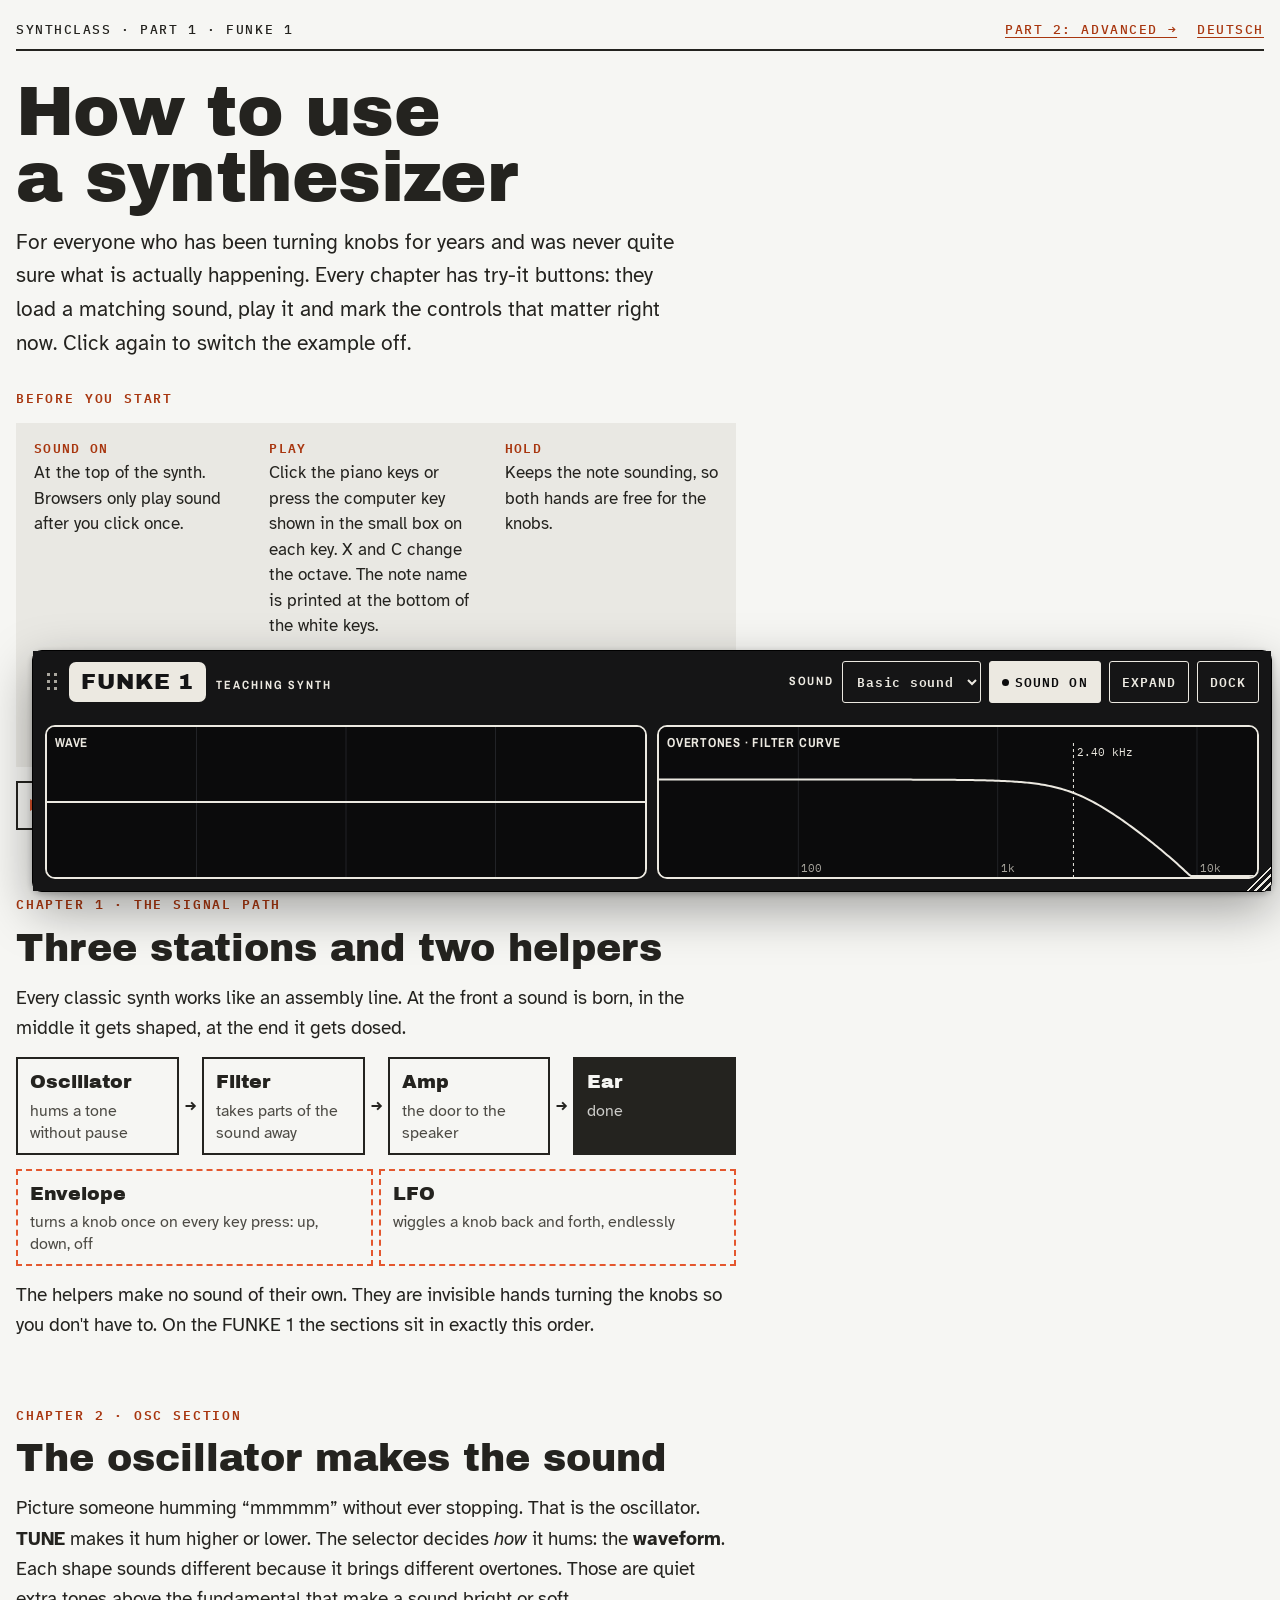
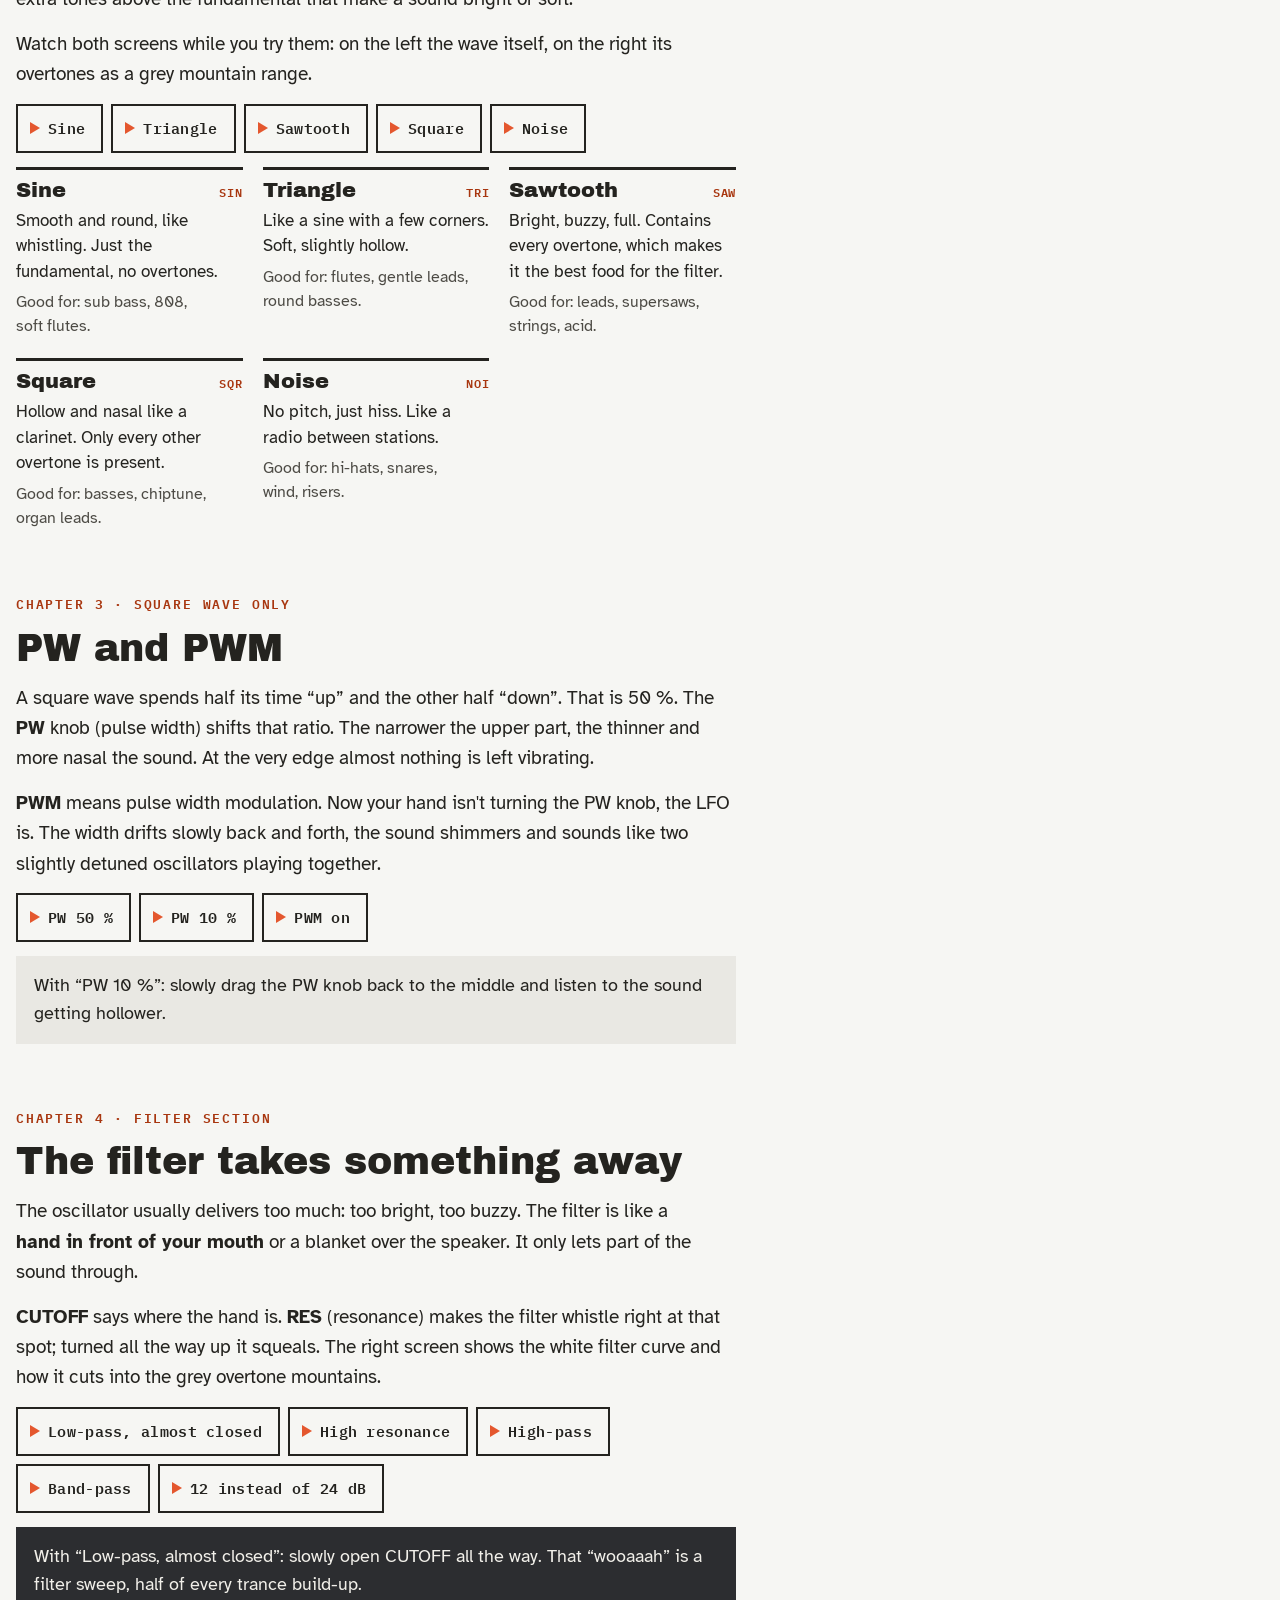
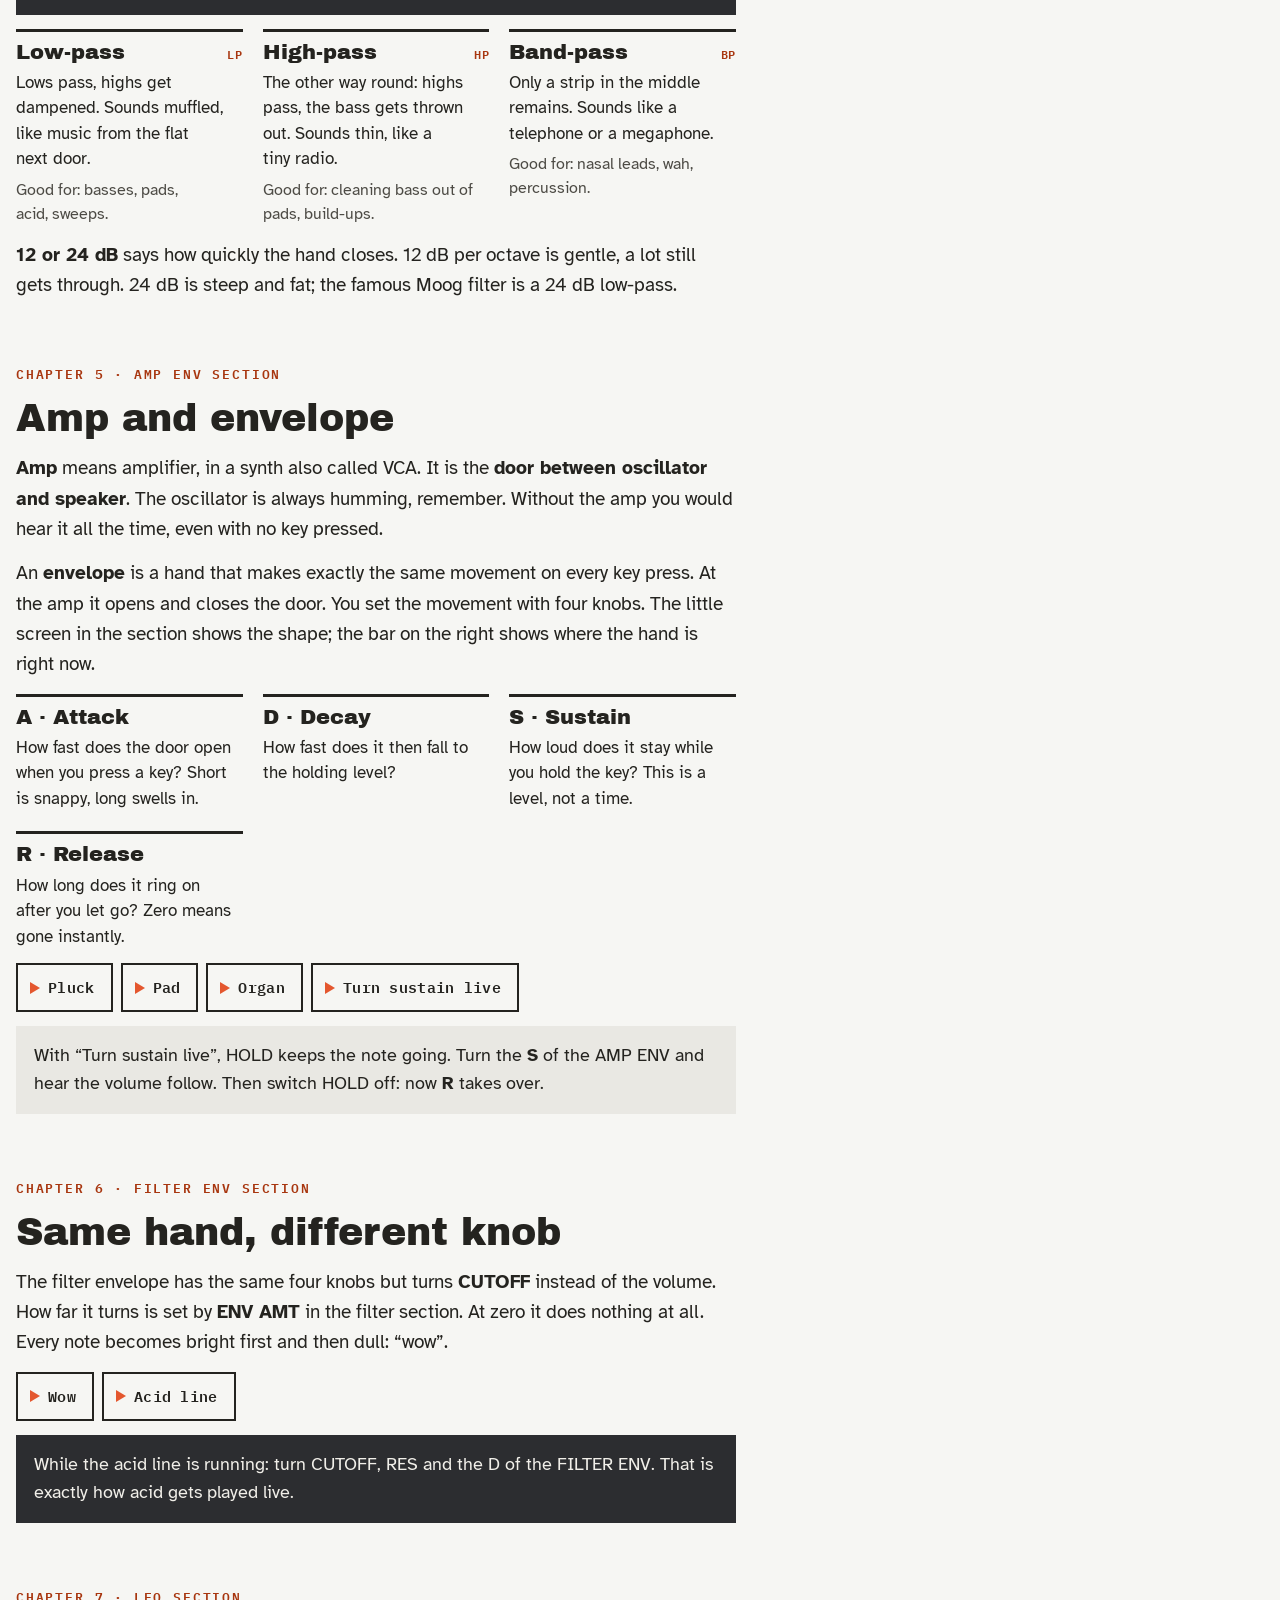
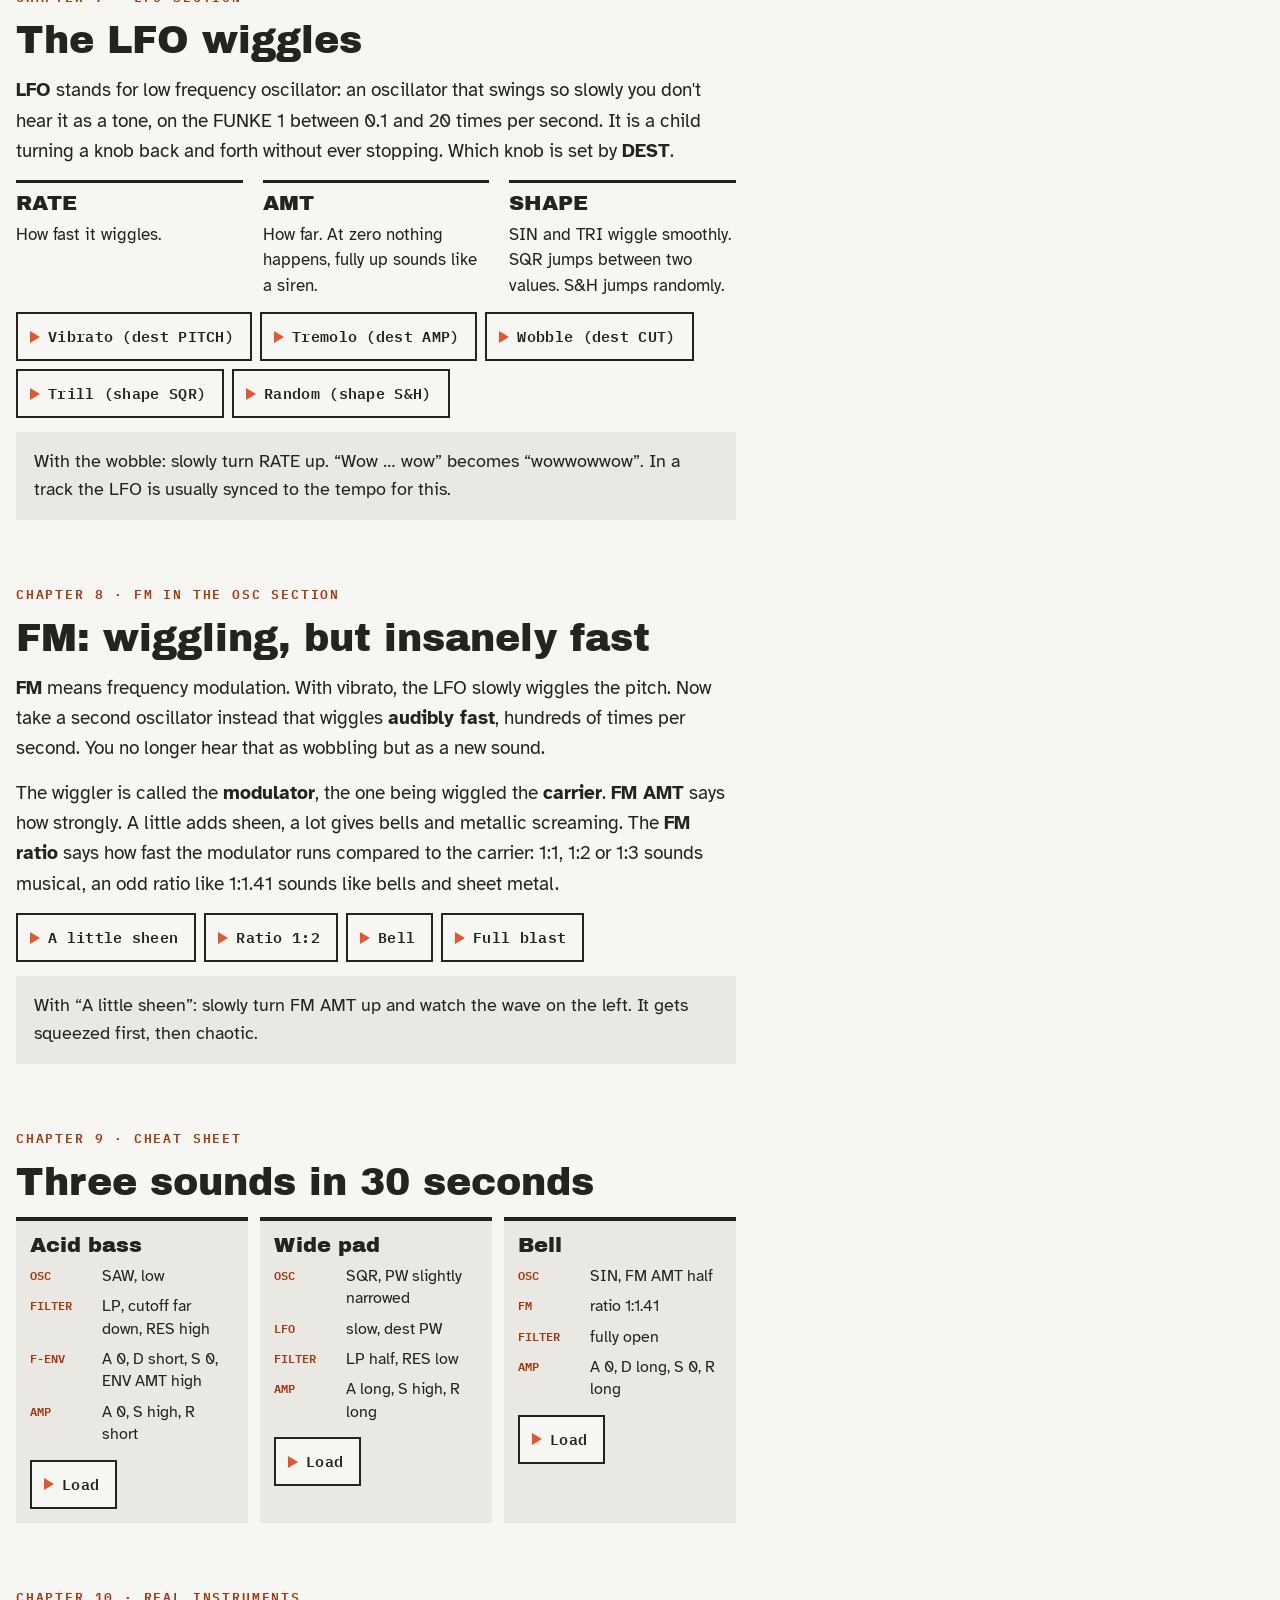
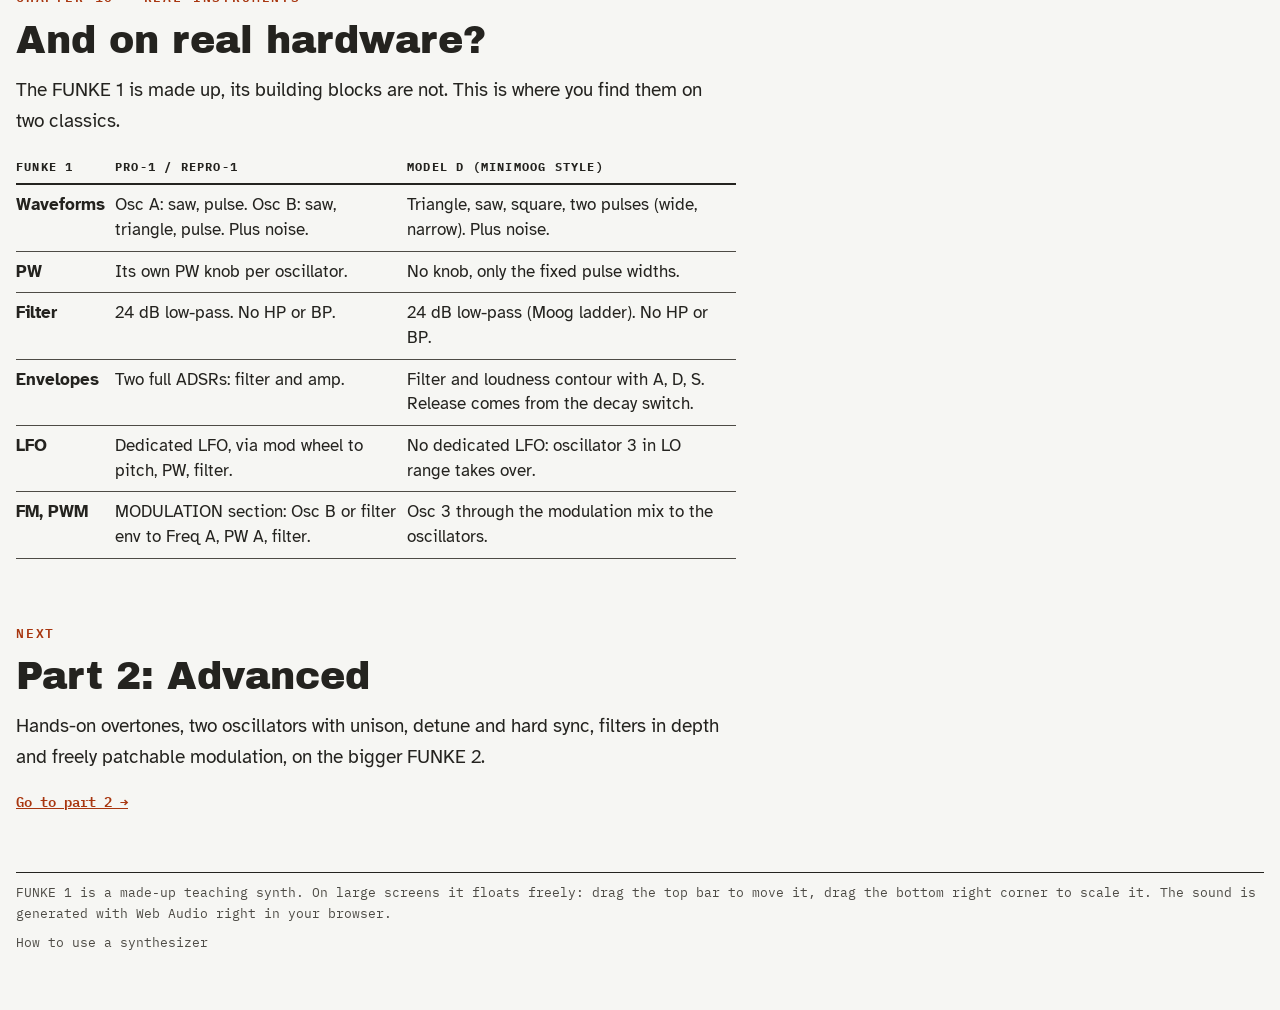
==== index.html @ 2cfa7182 "SynthClass: two-part synth course with playable teaching synths (EN/DE) Co-Authored-By: Claude Opus " ====
<!doctype html>
<html lang="en">
<head>
<meta charset="utf-8">
<meta name="viewport" content="width=device-width, initial-scale=1, viewport-fit=cover">
<title>SynthClass Basics</title>
<link rel="stylesheet" href="https://fonts.googleapis.com/css2?family=Archivo+Black&family=Atkinson+Hyperlegible:ital,wght@0,400;0,700;1,400&family=IBM+Plex+Mono:wght@400;500;600&family=Archivo+Narrow:wght@600;700&display=swap">
<style>
/* Layout: Lehrtext links zum Lesen, spielbarer Synth rechts klebend daneben; mobil steht der Synth oben. */
:root{
  --paper:#F6F6F3; --ink:#24231F; --muted:#4D4B45; --surface:#E9E8E3; --rule:#24231F;
  --accent:#E4572E; --accent-ink:#A8360F; --blue:#1F4FBF;
  --note-dark-bg:#2C2D30; --note-dark-fg:#F1EFE9;
  --panel:#24262A; --panel-2:#2D2F34; --panel-line:#3A3C42; --panel-edge:#15161A;
  --panel-text:#F5F3EE; --panel-label:#DAD7CF; --panel-dim:#B0ACA3; --panel-accent:#FFA27A; --panel-print:#E6E1D3;
  --knob-face:#33353A; --knob-track:#4A4C53; --led-off:#4A4C53; --led-on:#FF6A3D;
  --scope-bg:#17181B; --scope-grid:#2C2E33; --scope-line:#FF7A50; --curve:#9DB4F0; --spec:#5A5D65;
  --key-white:#ECEAE3; --key-white-ink:#55534D; --key-black:#141416; --key-bed:#0E0F11; --key-down:#FF6A3D;
  --f-display:'Archivo Black','Arial Black',Impact,sans-serif;
  --f-body:'Atkinson Hyperlegible',system-ui,-apple-system,'Segoe UI',sans-serif;
  --f-mono:'IBM Plex Mono',ui-monospace,'SFMono-Regular',Menlo,Consolas,monospace;
}
@media (prefers-color-scheme: dark){
  :root:not([data-theme="light"]){
    --paper:#1B1C1F; --ink:#E7E5DF; --muted:#BAB6AD; --surface:#26272B; --rule:#E7E5DF;
    --accent:#F0703F; --accent-ink:#FF9B70; --blue:#9DB4F0; --panel-edge:#45474D;
    --note-dark-bg:#33353A; --note-dark-fg:#F1EFE9; color-scheme:dark;
  }
}
:root[data-theme="dark"]{
  --paper:#1B1C1F; --ink:#E7E5DF; --muted:#BAB6AD; --surface:#26272B; --rule:#E7E5DF;
  --accent:#F0703F; --accent-ink:#FF9B70; --blue:#9DB4F0; --panel-edge:#45474D;
  --note-dark-bg:#33353A; --note-dark-fg:#F1EFE9; color-scheme:dark;
}
*{box-sizing:border-box}
body{background:var(--paper);color:var(--ink);font-family:var(--f-body);font-size:19px;line-height:1.6;
  padding-left:max(16px,env(safe-area-inset-left,0px));padding-right:max(16px,env(safe-area-inset-right,0px));padding-block:0 56px}
.page{max-width:1380px;margin:0 auto}
.top{display:flex;justify-content:space-between;align-items:baseline;gap:8px 16px;flex-wrap:wrap;border-bottom:2px solid var(--rule);padding:20px 0 8px;font-family:var(--f-mono);font-size:13px;letter-spacing:.12em;font-weight:500;text-transform:uppercase}
.hero{padding:28px 0 28px;display:flex;flex-direction:column;gap:14px;max-width:780px}
h1{font-family:var(--f-display);font-weight:400;font-size:clamp(38px,6.2vw,70px);line-height:.95;letter-spacing:-.01em;margin:0;text-wrap:balance}
.lead{font-size:21px;max-width:680px;margin:0}
.layout{display:grid;grid-template-columns:minmax(0,1fr);gap:40px}
.synth-col{order:-1;min-width:0}
@media (min-width:1100px){
  body:not(.is-floating) .layout{grid-template-columns:minmax(0,1fr) 620px;align-items:start}
  body:not(.is-floating) .synth-col{order:0;position:sticky;top:calc(env(safe-area-inset-top,0px) + 16px);max-height:calc(100vh - 32px);overflow:auto}
}
body.is-floating .synth-col{display:none}
.synth.floating{position:fixed;z-index:30;width:1240px;transform-origin:0 0;transform:scale(var(--s,1));overflow:visible;box-shadow:0 18px 50px rgba(0,0,0,.35),0 2px 6px rgba(0,0,0,.25)}
.synth.floating .s-head{cursor:grab;position:sticky;top:0;z-index:2}
.synth.floating.dragging .s-head{cursor:grabbing}
.synth.dragging{user-select:none;-webkit-user-select:none}
.grip{display:none;width:14px;height:22px;flex-shrink:0;align-self:center;background-image:radial-gradient(circle,var(--panel-dim) 1.6px,transparent 1.8px);background-size:7px 7px}
.synth.floating .grip{display:block}
.synth.min .secs,.synth.min .kbd{display:none}
.rz{display:none;position:absolute;right:0;bottom:0;width:26px;height:26px;cursor:nwse-resize;touch-action:none;z-index:3;
  background:linear-gradient(135deg,transparent 0 52%,var(--panel-label) 52% 57%,transparent 57% 67%,var(--panel-label) 67% 72%,transparent 72% 82%,var(--panel-label) 82% 87%,transparent 87%)}
.synth.floating .rz{display:block}
.synth.min .s-head{border-bottom:0}
@media (max-width:899px){#dock{display:none}}
/* Breites Fenster: Bildschirme links, Sektionen 3 x 2, flache Tastatur */
@container synth (min-width:1000px){
  .s-main{display:grid;grid-template-columns:minmax(260px,300px) minmax(0,1fr)}
  .synth.min .s-main{display:block}
  .synth.min .s-main .screens{grid-template-columns:1fr 1fr;grid-template-rows:auto;border-right:0}
  .synth.min .s-main .screen{min-height:0}
  .synth.min .s-main .screen canvas{position:static;height:150px}
  .s-main .screens{grid-template-columns:1fr;grid-template-rows:1fr 1fr;border-right:1px solid var(--panel-line)}
  .s-main .screen{min-height:150px}
  .s-main .screen canvas{position:absolute;inset:0;height:100%}
  .s-main .secs{grid-template-columns:repeat(3,minmax(0,1fr));border-top:0}
  .ctl{width:60px}
  .knobs{gap:6px}
  .s-main .sec{padding:18px 10px 10px;gap:10px}
  .keys{height:104px}
  .kbar{padding:6px 10px}
}
.text{display:flex;flex-direction:column;gap:64px;min-width:0;max-width:720px}
.chapter{display:flex;flex-direction:column;gap:14px;scroll-margin-top:24px}
.kicker{font-family:var(--f-mono);font-size:13px;letter-spacing:.14em;font-weight:600;color:var(--accent-ink);text-transform:uppercase}
h2{font-family:var(--f-display);font-weight:400;font-size:38px;line-height:1.05;margin:0;text-wrap:balance}
h3{font-family:var(--f-display);font-weight:400;font-size:21px;line-height:1.15;margin:0}
p{margin:0;text-wrap:pretty}
b{font-weight:700}
.howto{background:var(--surface);padding:16px 18px;display:grid;grid-template-columns:repeat(auto-fit,minmax(180px,1fr));gap:14px 22px;font-size:17px;line-height:1.5}
.howto div{display:flex;flex-direction:column;gap:2px}
.howto .k{font-family:var(--f-mono);font-size:13px;font-weight:600;letter-spacing:.1em;color:var(--accent-ink)}
.tries{display:flex;flex-wrap:wrap;gap:8px}
.try{font-family:var(--f-mono);font-size:15px;font-weight:600;letter-spacing:.02em;padding:10px 16px 10px 12px;min-height:48px;border:2px solid var(--ink);background:var(--paper);color:var(--ink);cursor:pointer;display:inline-flex;align-items:center;gap:8px;border-radius:0}
.try::before{content:"";width:0;height:0;border-left:10px solid var(--accent);border-top:6px solid transparent;border-bottom:6px solid transparent}
.try:hover{background:var(--surface)}
.try.on{background:var(--ink);color:var(--paper)}
.try:focus-visible,.pbtn:focus-visible,.sw button:focus-visible,.key:focus-visible,select:focus-visible{outline:3px solid var(--accent);outline-offset:2px}
.defs{display:grid;grid-template-columns:repeat(auto-fit,minmax(210px,1fr));gap:20px}
.def{border-top:3px solid var(--ink);padding-top:8px;display:flex;flex-direction:column;gap:6px;font-size:17px;line-height:1.5;min-width:0}
.def .head{display:flex;justify-content:space-between;align-items:baseline;gap:8px}
.def .tag{font-family:var(--f-mono);font-size:12px;font-weight:600;color:var(--accent-ink);letter-spacing:.06em}
.def .use{color:var(--muted);font-size:16px}
.note{background:var(--surface);padding:16px 18px;font-size:18px;line-height:1.55}
.note.dark{background:var(--note-dark-bg);color:var(--note-dark-fg)}
.chain{display:flex;flex-wrap:wrap;align-items:stretch;gap:6px}
.chain .box{border:2px solid var(--ink);padding:8px 12px;display:flex;flex-direction:column;gap:2px;min-width:0;flex:1 1 120px}
.chain .box .t{font-family:var(--f-display);font-size:19px}
.chain .box .s{font-size:16px;color:var(--muted);line-height:1.4}
.chain .arr{align-self:center;font-family:var(--f-mono);font-weight:600}
.chain .box.helper{border-style:dashed;border-color:var(--accent)}
.chain .box.ear{background:var(--ink);color:var(--paper)}
.chain .box.ear .s{color:var(--paper);opacity:.8}
.tablewrap{overflow-x:auto}
table{border-collapse:collapse;width:100%;min-width:560px;font-size:17px;line-height:1.45}
th{font-family:var(--f-mono);font-size:12px;letter-spacing:.1em;text-align:left;padding:8px 10px 8px 0;border-bottom:2px solid var(--rule)}
td{padding:8px 10px 8px 0;border-bottom:1px solid var(--muted);vertical-align:top}
td:first-child{font-weight:700;white-space:nowrap}
.recipes{display:grid;grid-template-columns:repeat(auto-fit,minmax(190px,1fr));gap:12px}
.recipe{background:var(--surface);border-top:4px solid var(--ink);padding:12px 14px 14px;display:flex;flex-direction:column;gap:8px;font-size:16px;line-height:1.4}
.recipe .row{display:flex;gap:8px}
.recipe .row span:first-child{width:64px;flex-shrink:0;font-family:var(--f-mono);font-size:12px;font-weight:600;color:var(--accent-ink);padding-top:2px}
.recipe .try{margin-top:6px;align-self:flex-start}
footer.foot{margin-top:56px;border-top:1px solid var(--rule);padding-top:10px;font-family:var(--f-mono);font-size:13px;color:var(--muted);display:flex;justify-content:space-between;gap:8px 16px;flex-wrap:wrap}

/* --- Synth panel (Hardware, immer dunkel) --- */
.synth{background:var(--panel);color:var(--panel-text);border:1px solid var(--panel-edge);border-radius:10px;overflow:hidden;container-type:inline-size;container-name:synth}
.krow{display:flex;gap:10px;align-items:center}
.krow .mini{flex:1;min-width:90px;height:62px}
.s-head{display:flex;align-items:center;justify-content:space-between;gap:10px;padding:10px 12px;background:var(--panel-2);border-bottom:1px solid var(--panel-line);flex-wrap:wrap}
.brand{display:flex;align-items:baseline;gap:10px}
.brand .n{font-family:var(--f-display);font-size:21px;letter-spacing:.08em}
.brand .d{font-family:var(--f-mono);font-size:11px;letter-spacing:.16em;color:var(--panel-dim)}
.s-head .ctrls{display:flex;gap:8px;align-items:center;flex-wrap:wrap}
.pbtn{font-family:var(--f-mono);font-size:13px;font-weight:600;letter-spacing:.08em;background:var(--panel);color:var(--panel-text);border:1px solid var(--panel-line);padding:8px 12px;min-height:42px;cursor:pointer;border-radius:4px;display:inline-flex;align-items:center;gap:6px}
.pbtn:hover{border-color:var(--panel-dim)}
.pbtn[aria-pressed="true"]{background:var(--led-on);color:var(--key-black);border-color:var(--led-on)}
.pbtn.power{background:var(--led-on);color:var(--key-black);border-color:var(--led-on)}
.pbtn.power[aria-pressed="true"]{background:var(--panel);color:var(--panel-text);border-color:var(--panel-line)}
.pbtn .dot{width:7px;height:7px;border-radius:50%;background:currentColor}
.synth select{font-family:var(--f-mono);font-size:13px;font-weight:600;letter-spacing:.06em;background:var(--panel);color:var(--panel-text);border:1px solid var(--panel-line);border-radius:4px;min-height:42px;padding:0 10px}
.screens{display:grid;grid-template-columns:1fr 1fr;gap:1px;background:var(--panel-line)}
@media (max-width:480px){.screens{grid-template-columns:1fr}}
.screen{background:var(--scope-bg);position:relative;min-width:0}
.screen canvas{display:block;width:100%;height:140px}
.screen .lbl{position:absolute;left:8px;top:6px;font-family:var(--f-mono);font-size:11px;letter-spacing:.14em;color:var(--panel-dim);pointer-events:none}
.secs{display:grid;grid-template-columns:repeat(auto-fit,minmax(280px,1fr));gap:22px 10px;padding:22px 12px 12px;background:var(--panel);border-top:1px solid var(--panel-line)}
.sec{border:1.5px solid var(--panel-print);border-radius:6px;padding:18px 12px 12px;display:flex;flex-direction:column;gap:12px;min-width:0}
.sec-name{align-self:flex-start;margin-top:-30px;background:var(--panel-print);color:var(--panel);font-family:var(--f-mono);font-weight:700;font-size:12px;line-height:1.3;letter-spacing:.14em;padding:3px 9px;border-radius:3px}
.swrow{display:flex;gap:6px 14px;flex-wrap:wrap;align-items:flex-start}
.swgrp{display:flex;flex-direction:column;gap:2px;border-radius:4px}
.swgrp .cap{font-family:var(--f-mono);font-size:10px;letter-spacing:.14em;color:var(--panel-dim);padding-left:4px}
.swgrp.hi{box-shadow:0 0 0 2px var(--led-on)}
.sw{display:flex;flex-wrap:wrap;gap:2px}
.sw button{background:none;border:0;padding:6px 6px 6px 5px;display:flex;flex-direction:row;align-items:center;gap:5px;cursor:pointer;color:var(--panel-label);font-family:var(--f-mono);font-size:12px;min-height:34px;border-radius:3px;white-space:nowrap}
.sw button:hover{background:var(--panel-2)}
.sw button .led{flex-shrink:0;width:9px;height:9px;border-radius:50%;background:var(--led-off)}
.sw button[aria-checked="true"]{color:var(--panel-text)}
.sw button[aria-checked="true"] .led{background:var(--led-on);box-shadow:0 0 6px var(--led-on)}
.knobs{display:flex;flex-wrap:wrap;gap:8px 8px}
.ctl{display:flex;flex-direction:column;align-items:center;gap:2px;width:64px}
.knob{width:54px;height:54px;touch-action:none;cursor:ns-resize;border-radius:50%;display:block}
.knob:focus-visible{outline:2px solid var(--led-on);outline-offset:2px}
.ctl .l{font-family:var(--f-mono);font-size:12px;letter-spacing:.06em;color:var(--panel-label);margin-top:4px}
.ctl .v{font-family:var(--f-mono);font-size:11px;color:var(--panel-dim);font-variant-numeric:tabular-nums;white-space:nowrap}
.ctl.hi .l{color:var(--led-on)}
.ctl.hi .knob{box-shadow:0 0 0 3px var(--led-on)}
.mini{display:block;width:100%;height:56px;background:var(--scope-bg);border-radius:3px}
.readout{font-family:var(--f-mono);font-size:14px;line-height:1.5;color:var(--panel-label);font-variant-numeric:tabular-nums}
.readout b{color:var(--panel-text);font-weight:600}
.kbd{background:var(--key-bed);border-top:1px solid var(--panel-line)}
.kbar{display:flex;align-items:center;gap:8px;flex-wrap:wrap;padding:8px 10px}
.kbar .hint{font-family:var(--f-mono);font-size:12px;color:var(--panel-dim);letter-spacing:.06em;margin-left:auto}
.keys{position:relative;height:130px;margin:0 8px 8px;display:flex;gap:2px;touch-action:none;user-select:none;-webkit-user-select:none}
.key{border:0;padding:0;cursor:pointer;font-family:var(--f-mono);font-size:12px;display:flex;flex-direction:column;align-items:center;justify-content:flex-end;gap:5px}
.key .kc{font-size:10px;line-height:15px;min-width:17px;padding:0 3px;border:1px solid currentColor;border-radius:3px;opacity:.7;text-align:center}
.key .nn{font-weight:600;line-height:1}
.key.w{flex:1;background:var(--key-white);color:var(--key-white-ink);border-radius:0 0 3px 3px;padding-bottom:6px;min-width:0}
.key.b{position:absolute;top:0;height:64%;background:var(--key-black);color:var(--panel-dim);border-radius:0 0 2px 2px;padding-bottom:4px;z-index:1}
.key.down{background:var(--key-down);color:var(--key-black)}
.midi-status{font-family:var(--f-mono);font-size:12px;color:var(--panel-dim)}
.toplinks{display:flex;gap:8px 20px;flex-wrap:wrap}
.top a{color:var(--accent-ink);text-decoration:underline;text-underline-offset:3px}
.navlink{font-family:var(--f-mono);font-size:14px;font-weight:600;color:var(--accent-ink)}
.toast{position:fixed;left:max(16px,env(safe-area-inset-left,0px));right:max(16px,env(safe-area-inset-right,0px));bottom:calc(16px + env(safe-area-inset-bottom,0px));z-index:20;background:var(--panel);color:var(--panel-text);border:1px solid var(--panel-line);padding:10px 12px;display:flex;align-items:center;gap:12px;justify-content:space-between;font-size:17px;max-width:620px;margin:0 auto}
@media (prefers-reduced-motion: reduce){*{scroll-behavior:auto!important}}
/* --- Siebdruck-Look: schwarze Platte, weißer Aufdruck, schwarze Knöpfe --- */
:root{
  --panel:#111214; --panel-2:#111214; --panel-line:#2A2B2F; --panel-edge:#000000;
  --panel-print:#ECE9E1; --panel-label:#ECE9E1; --panel-text:#ECE9E1; --panel-dim:#A9A69E; --panel-accent:#ECE9E1;
  --knob-face:#0B0B0C; --knob-skirt:#26272B; --knob-track:#34363B; --knob-arc:#ECE9E1;
  --led-off:#3A2A24; --scope-bg:#0B0B0C; --scope-grid:#222327;
  --key-white:#F2F0EA; --key-black:#0B0B0C; --key-bed:#0B0B0C;
}
.synth{background:var(--panel)}
.s-head{background:var(--panel);border-bottom:1.5px solid var(--panel-print)}
.brand .n{color:var(--panel-print);letter-spacing:.14em}
.secs,.s-main .secs{background:var(--panel)}
.sec-name{background:var(--panel);color:var(--panel-print);padding:2px 8px;margin-left:-4px}
.sub-name{color:var(--panel-print)}
.screens{gap:10px;padding:12px;background:var(--panel)}
.s-main .screens{border-right:0}
.screen{border:1.5px solid var(--panel-print);border-radius:4px;overflow:hidden}
.pbtn,.sw button,.tog,.synth select,.psel{background:var(--panel);border:1.5px solid var(--panel-print);color:var(--panel-print);box-shadow:none;border-radius:3px}
.pbtn:hover,.sw button:hover,.tog:hover{background:var(--panel-line)}
.sw{gap:6px}
.sw button{color:var(--panel-dim)}
.sw button[aria-checked="true"],.tog[aria-pressed="true"]{color:var(--panel-print)}
.pbtn[aria-pressed="true"]{background:var(--panel-print);color:var(--panel);border-color:var(--panel-print)}
.pbtn.power{background:var(--led-on);color:var(--key-black);border-color:var(--led-on)}
.pbtn.power[aria-pressed="true"]{background:var(--panel);color:var(--panel-print);border-color:var(--panel-print)}
.ctl .l{color:var(--panel-print)}
.kbd{background:var(--key-bed);border-top:1.5px solid var(--panel-print)}
.key.w{background:var(--key-white)}
.key.down,.key.w.down,.key.b.down{background:var(--key-down);color:var(--key-black)}

/* --- Frontplatten-Look: Siebdruck, Skalen, Schiebeschalter --- */
:root{--led-on:#ECE9E1;--key-down:#A8A49B;--scope-line:#ECE9E1;--curve:#ECE9E1;--spec:#3A3B40;--f-narrow:'Archivo Narrow','Arial Narrow',sans-serif;--panel:#151516;--panel-2:#151516;--knob-face:#141415;--knob-skirt:#0C0C0D;--knob-knurl:#5A5B60;--slot:#000000;--slot-edge:#55565B;--thumb-a:#2E2F33;--thumb-b:#55565B}
.synth{background:var(--panel)}
.sec{border:2px solid var(--panel-print);border-radius:12px;padding:20px 12px 12px}
.s-main .sec{padding:20px 10px 10px}
.secs{gap:26px 10px;padding:26px 12px 12px}
.sec-name{align-self:center;margin-top:-33px;margin-left:0;padding:0 10px;background:var(--panel);color:var(--panel-print);font-family:var(--f-narrow);font-weight:700;font-size:17px;letter-spacing:.06em;line-height:1.3;border-radius:0}
.sec-head{justify-content:center;margin-top:-33px}
.sub-name{font-family:var(--f-narrow);font-weight:700;font-size:13px;letter-spacing:.06em}
.brand .n{background:var(--panel-print);color:var(--panel);padding:3px 12px 2px;border-radius:7px;font-size:22px;letter-spacing:.04em}
.brand .d{font-family:var(--f-narrow);font-weight:700;font-size:12px;color:var(--panel-print)}
.s-head{border-bottom:2px solid var(--panel-print)}
.knobs{gap:6px 4px;justify-content:space-around}
.ctl{width:64px}
.knob{width:60px;height:60px;overflow:visible;border-radius:50%}
.knob .num{font-family:var(--f-narrow);font-weight:700;font-size:7.6px;fill:var(--panel-print)}
.knob .hl{opacity:0}
.ctl.hi .knob{box-shadow:none}
.ctl.hi .knob .hl{opacity:1}
.ctl.hi .l{background:var(--panel-print);color:var(--panel);padding:0 5px;border-radius:2px}
.ctl .l{font-family:var(--f-narrow);font-weight:700;font-size:14px;letter-spacing:.04em;margin-top:0;color:var(--panel-print)}
.ctl .v{font-size:11px}
.swrow{gap:8px 18px;justify-content:space-around}
.swgrp{flex-direction:column-reverse;align-items:stretch;gap:4px}
.swgrp .cap{display:flex;align-items:center;gap:6px;font-family:var(--f-narrow);font-weight:700;font-size:12px;letter-spacing:.08em;color:var(--panel-print);padding:0}
.swgrp .cap::before,.swgrp .cap::after{content:"";flex:1;height:1.5px;background:var(--panel-print);min-width:6px}
.swgrp.hi{box-shadow:none}
.swgrp.hi .slot{border-color:var(--led-on);box-shadow:0 0 0 2px var(--led-on)}
.sw{gap:8px;justify-content:center;flex-wrap:wrap}
.sw button,.tog{background:none!important;border:0!important;box-shadow:none!important;transform:none!important;padding:2px!important;min-height:0;min-width:26px;display:flex;flex-direction:column;align-items:center;gap:5px;color:var(--panel-print);cursor:pointer}
.sw button .sl,.tog .sl{font-family:var(--f-narrow);font-weight:700;font-size:12px;letter-spacing:.03em;line-height:13px;white-space:nowrap}
.glyph{width:22px;height:13px;display:block}
.slot{display:block;position:relative;width:15px;height:30px;background:var(--slot);border:1px solid var(--slot-edge);border-radius:3px}
.thumb{position:absolute;left:1px;right:1px;bottom:1px;height:13px;border-radius:2px;background:repeating-linear-gradient(0deg,var(--thumb-a) 0 2px,var(--thumb-b) 2px 3px)}
[aria-checked="true"] .thumb,[aria-pressed="true"] .thumb{bottom:15px}
.sw button:hover .slot,.tog:hover .slot{border-color:var(--panel-print)}
.sw button:focus-visible .slot,.tog:focus-visible .slot{outline:2px solid var(--led-on);outline-offset:2px}
.tog.hi .slot{border-color:var(--led-on);box-shadow:0 0 0 2px var(--led-on)}
.screen{border:2px solid var(--panel-print);border-radius:10px}
.screen .lbl{font-family:var(--f-narrow);font-weight:700;font-size:13px;color:var(--panel-print);letter-spacing:.06em}

</style>
<style>:root{padding-top:env(safe-area-inset-top,0px);padding-bottom:env(safe-area-inset-bottom,0px)}body{margin:0}[hidden]{display:none!important}img{max-width:100%}</style>
</head>
<body>
<div class="page">
  <div class="top"><div>SynthClass · Part 1 · FUNKE 1</div><div class="toplinks"><a href="advanced.html">Part 2: Advanced →</a><a href="de/index.html" hreflang="de" lang="de">Deutsch</a></div></div>

  <header class="hero">
    <h1>How to use a synthesizer</h1>
    <p class="lead">For everyone who has been turning knobs for years and was never quite sure what is actually happening. Every chapter has try-it buttons: they load a matching sound, play it and mark the controls that matter right now. Click again to switch the example off.</p>
  </header>

  <div class="layout">
    <main class="text">

      <section class="chapter" id="start">
        <div class="kicker">Before you start</div>
        <div class="howto">
          <div><span class="k">SOUND ON</span>At the top of the synth. Browsers only play sound after you click once.</div>
          <div><span class="k">PLAY</span>Click the piano keys or press the computer key shown in the small box on each key. X and C change the octave. The note name is printed at the bottom of the white keys.</div>
          <div><span class="k">HOLD</span>Keeps the note sounding, so both hands are free for the knobs.</div>
          <div><span class="k">KNOBS</span>Drag up and down. Double-click resets. Arrow keys work too.</div>
        </div>
        <div class="tries"><button class="try" data-lesson="init">Hold the basic sound</button></div>
      </section>

      <section class="chapter" id="path">
        <div class="kicker">Chapter 1 · The signal path</div>
        <h2>Three stations and two helpers</h2>
        <p>Every classic synth works like an assembly line. At the front a sound is born, in the middle it gets shaped, at the end it gets dosed.</p>
        <div class="chain">
          <div class="box"><span class="t">Oscillator</span><span class="s">hums a tone without pause</span></div>
          <span class="arr">→</span>
          <div class="box"><span class="t">Filter</span><span class="s">takes parts of the sound away</span></div>
          <span class="arr">→</span>
          <div class="box"><span class="t">Amp</span><span class="s">the door to the speaker</span></div>
          <span class="arr">→</span>
          <div class="box ear"><span class="t">Ear</span><span class="s">done</span></div>
        </div>
        <div class="chain">
          <div class="box helper"><span class="t">Envelope</span><span class="s">turns a knob once on every key press: up, down, off</span></div>
          <div class="box helper"><span class="t">LFO</span><span class="s">wiggles a knob back and forth, endlessly</span></div>
        </div>
        <p>The helpers make no sound of their own. They are invisible hands turning the knobs so you don't have to. On the FUNKE 1 the sections sit in exactly this order.</p>
      </section>

      <section class="chapter" id="osc">
        <div class="kicker">Chapter 2 · OSC section</div>
        <h2>The oscillator makes the sound</h2>
        <p>Picture someone humming “mmmmm” without ever stopping. That is the oscillator. <b>TUNE</b> makes it hum higher or lower. The selector decides <i>how</i> it hums: the <b>waveform</b>. Each shape sounds different because it brings different overtones. Those are quiet extra tones above the fundamental that make a sound bright or soft.</p>
        <p>Watch both screens while you try them: on the left the wave itself, on the right its overtones as a grey mountain range.</p>
        <div class="tries">
          <button class="try" data-lesson="w_sin">Sine</button>
          <button class="try" data-lesson="w_tri">Triangle</button>
          <button class="try" data-lesson="w_saw">Sawtooth</button>
          <button class="try" data-lesson="w_sqr">Square</button>
          <button class="try" data-lesson="w_noi">Noise</button>
        </div>
        <div class="defs">
          <div class="def"><div class="head"><h3>Sine</h3><span class="tag">SIN</span></div><p>Smooth and round, like whistling. Just the fundamental, no overtones.</p><p class="use">Good for: sub bass, 808, soft flutes.</p></div>
          <div class="def"><div class="head"><h3>Triangle</h3><span class="tag">TRI</span></div><p>Like a sine with a few corners. Soft, slightly hollow.</p><p class="use">Good for: flutes, gentle leads, round basses.</p></div>
          <div class="def"><div class="head"><h3>Sawtooth</h3><span class="tag">SAW</span></div><p>Bright, buzzy, full. Contains every overtone, which makes it the best food for the filter.</p><p class="use">Good for: leads, supersaws, strings, acid.</p></div>
          <div class="def"><div class="head"><h3>Square</h3><span class="tag">SQR</span></div><p>Hollow and nasal like a clarinet. Only every other overtone is present.</p><p class="use">Good for: basses, chiptune, organ leads.</p></div>
          <div class="def"><div class="head"><h3>Noise</h3><span class="tag">NOI</span></div><p>No pitch, just hiss. Like a radio between stations.</p><p class="use">Good for: hi-hats, snares, wind, risers.</p></div>
        </div>
      </section>

      <section class="chapter" id="pw">
        <div class="kicker">Chapter 3 · Square wave only</div>
        <h2>PW and PWM</h2>
        <p>A square wave spends half its time “up” and the other half “down”. That is 50 %. The <b>PW</b> knob (pulse width) shifts that ratio. The narrower the upper part, the thinner and more nasal the sound. At the very edge almost nothing is left vibrating.</p>
        <p><b>PWM</b> means pulse width modulation. Now your hand isn't turning the PW knob, the LFO is. The width drifts slowly back and forth, the sound shimmers and sounds like two slightly detuned oscillators playing together.</p>
        <div class="tries">
          <button class="try" data-lesson="pw50">PW 50 %</button>
          <button class="try" data-lesson="pw10">PW 10 %</button>
          <button class="try" data-lesson="pwm">PWM on</button>
        </div>
        <p class="note">With “PW 10 %”: slowly drag the PW knob back to the middle and listen to the sound getting hollower.</p>
      </section>

      <section class="chapter" id="filter">
        <div class="kicker">Chapter 4 · FILTER section</div>
        <h2>The filter takes something away</h2>
        <p>The oscillator usually delivers too much: too bright, too buzzy. The filter is like a <b>hand in front of your mouth</b> or a blanket over the speaker. It only lets part of the sound through.</p>
        <p><b>CUTOFF</b> says where the hand is. <b>RES</b> (resonance) makes the filter whistle right at that spot; turned all the way up it squeals. The right screen shows the white filter curve and how it cuts into the grey overtone mountains.</p>
        <div class="tries">
          <button class="try" data-lesson="f_lp">Low-pass, almost closed</button>
          <button class="try" data-lesson="f_res">High resonance</button>
          <button class="try" data-lesson="f_hp">High-pass</button>
          <button class="try" data-lesson="f_bp">Band-pass</button>
          <button class="try" data-lesson="f_12">12 instead of 24 dB</button>
        </div>
        <p class="note dark">With “Low-pass, almost closed”: slowly open CUTOFF all the way. That “wooaaah” is a filter sweep, half of every trance build-up.</p>
        <div class="defs">
          <div class="def"><div class="head"><h3>Low-pass</h3><span class="tag">LP</span></div><p>Lows pass, highs get dampened. Sounds muffled, like music from the flat next door.</p><p class="use">Good for: basses, pads, acid, sweeps.</p></div>
          <div class="def"><div class="head"><h3>High-pass</h3><span class="tag">HP</span></div><p>The other way round: highs pass, the bass gets thrown out. Sounds thin, like a tiny radio.</p><p class="use">Good for: cleaning bass out of pads, build-ups.</p></div>
          <div class="def"><div class="head"><h3>Band-pass</h3><span class="tag">BP</span></div><p>Only a strip in the middle remains. Sounds like a telephone or a megaphone.</p><p class="use">Good for: nasal leads, wah, percussion.</p></div>
        </div>
        <p><b>12 or 24 dB</b> says how quickly the hand closes. 12 dB per octave is gentle, a lot still gets through. 24 dB is steep and fat; the famous Moog filter is a 24 dB low-pass.</p>
      </section>

      <section class="chapter" id="amp">
        <div class="kicker">Chapter 5 · AMP ENV section</div>
        <h2>Amp and envelope</h2>
        <p><b>Amp</b> means amplifier, in a synth also called VCA. It is the <b>door between oscillator and speaker</b>. The oscillator is always humming, remember. Without the amp you would hear it all the time, even with no key pressed.</p>
        <p>An <b>envelope</b> is a hand that makes exactly the same movement on every key press. At the amp it opens and closes the door. You set the movement with four knobs. The little screen in the section shows the shape; the bar on the right shows where the hand is right now.</p>
        <div class="defs">
          <div class="def"><div class="head"><h3>A · Attack</h3></div><p>How fast does the door open when you press a key? Short is snappy, long swells in.</p></div>
          <div class="def"><div class="head"><h3>D · Decay</h3></div><p>How fast does it then fall to the holding level?</p></div>
          <div class="def"><div class="head"><h3>S · Sustain</h3></div><p>How loud does it stay while you hold the key? This is a level, not a time.</p></div>
          <div class="def"><div class="head"><h3>R · Release</h3></div><p>How long does it ring on after you let go? Zero means gone instantly.</p></div>
        </div>
        <div class="tries">
          <button class="try" data-lesson="e_pluck">Pluck</button>
          <button class="try" data-lesson="e_pad">Pad</button>
          <button class="try" data-lesson="e_organ">Organ</button>
          <button class="try" data-lesson="e_sus">Turn sustain live</button>
        </div>
        <p class="note">With “Turn sustain live”, HOLD keeps the note going. Turn the <b>S</b> of the AMP ENV and hear the volume follow. Then switch HOLD off: now <b>R</b> takes over.</p>
      </section>

      <section class="chapter" id="fenv">
        <div class="kicker">Chapter 6 · FILTER ENV section</div>
        <h2>Same hand, different knob</h2>
        <p>The filter envelope has the same four knobs but turns <b>CUTOFF</b> instead of the volume. How far it turns is set by <b>ENV AMT</b> in the filter section. At zero it does nothing at all. Every note becomes bright first and then dull: “wow”.</p>
        <div class="tries">
          <button class="try" data-lesson="fe_wauw">Wow</button>
          <button class="try" data-lesson="fe_acid">Acid line</button>
        </div>
        <p class="note dark">While the acid line is running: turn CUTOFF, RES and the D of the FILTER ENV. That is exactly how acid gets played live.</p>
      </section>

      <section class="chapter" id="lfo">
        <div class="kicker">Chapter 7 · LFO section</div>
        <h2>The LFO wiggles</h2>
        <p><b>LFO</b> stands for low frequency oscillator: an oscillator that swings so slowly you don't hear it as a tone, on the FUNKE 1 between 0.1 and 20 times per second. It is a child turning a knob back and forth without ever stopping. Which knob is set by <b>DEST</b>.</p>
        <div class="defs">
          <div class="def"><div class="head"><h3>RATE</h3></div><p>How fast it wiggles.</p></div>
          <div class="def"><div class="head"><h3>AMT</h3></div><p>How far. At zero nothing happens, fully up sounds like a siren.</p></div>
          <div class="def"><div class="head"><h3>SHAPE</h3></div><p>SIN and TRI wiggle smoothly. SQR jumps between two values. S&amp;H jumps randomly.</p></div>
        </div>
        <div class="tries">
          <button class="try" data-lesson="l_vib">Vibrato (dest PITCH)</button>
          <button class="try" data-lesson="l_trem">Tremolo (dest AMP)</button>
          <button class="try" data-lesson="l_wob">Wobble (dest CUT)</button>
          <button class="try" data-lesson="l_tril">Trill (shape SQR)</button>
          <button class="try" data-lesson="l_sh">Random (shape S&amp;H)</button>
        </div>
        <p class="note">With the wobble: slowly turn RATE up. “Wow … wow” becomes “wowwowwow”. In a track the LFO is usually synced to the tempo for this.</p>
      </section>

      <section class="chapter" id="fm">
        <div class="kicker">Chapter 8 · FM in the OSC section</div>
        <h2>FM: wiggling, but insanely fast</h2>
        <p><b>FM</b> means frequency modulation. With vibrato, the LFO slowly wiggles the pitch. Now take a second oscillator instead that wiggles <b>audibly fast</b>, hundreds of times per second. You no longer hear that as wobbling but as a new sound.</p>
        <p>The wiggler is called the <b>modulator</b>, the one being wiggled the <b>carrier</b>. <b>FM AMT</b> says how strongly. A little adds sheen, a lot gives bells and metallic screaming. The <b>FM ratio</b> says how fast the modulator runs compared to the carrier: 1:1, 1:2 or 1:3 sounds musical, an odd ratio like 1:1.41 sounds like bells and sheet metal.</p>
        <div class="tries">
          <button class="try" data-lesson="fm_low">A little sheen</button>
          <button class="try" data-lesson="fm_r2">Ratio 1:2</button>
          <button class="try" data-lesson="fm_bell">Bell</button>
          <button class="try" data-lesson="fm_loud">Full blast</button>
        </div>
        <p class="note">With “A little sheen”: slowly turn FM AMT up and watch the wave on the left. It gets squeezed first, then chaotic.</p>
      </section>

      <section class="chapter" id="cheat">
        <div class="kicker">Chapter 9 · Cheat sheet</div>
        <h2>Three sounds in 30 seconds</h2>
        <div class="recipes">
          <div class="recipe"><h3>Acid bass</h3>
            <div class="row"><span>OSC</span><span>SAW, low</span></div>
            <div class="row"><span>FILTER</span><span>LP, cutoff far down, RES high</span></div>
            <div class="row"><span>F-ENV</span><span>A 0, D short, S 0, ENV AMT high</span></div>
            <div class="row"><span>AMP</span><span>A 0, S high, R short</span></div>
            <button class="try" data-lesson="fe_acid">Load</button></div>
          <div class="recipe"><h3>Wide pad</h3>
            <div class="row"><span>OSC</span><span>SQR, PW slightly narrowed</span></div>
            <div class="row"><span>LFO</span><span>slow, dest PW</span></div>
            <div class="row"><span>FILTER</span><span>LP half, RES low</span></div>
            <div class="row"><span>AMP</span><span>A long, S high, R long</span></div>
            <button class="try" data-lesson="e_pad">Load</button></div>
          <div class="recipe"><h3>Bell</h3>
            <div class="row"><span>OSC</span><span>SIN, FM AMT half</span></div>
            <div class="row"><span>FM</span><span>ratio 1:1.41</span></div>
            <div class="row"><span>FILTER</span><span>fully open</span></div>
            <div class="row"><span>AMP</span><span>A 0, D long, S 0, R long</span></div>
            <button class="try" data-lesson="fm_bell">Load</button></div>
        </div>
      </section>

      <section class="chapter" id="hardware">
        <div class="kicker">Chapter 10 · Real instruments</div>
        <h2>And on real hardware?</h2>
        <p>The FUNKE 1 is made up, its building blocks are not. This is where you find them on two classics.</p>
        <div class="tablewrap"><table>
          <thead><tr><th>FUNKE 1</th><th>PRO-1 / REPRO-1</th><th>MODEL D (MINIMOOG STYLE)</th></tr></thead>
          <tbody>
            <tr><td>Waveforms</td><td>Osc A: saw, pulse. Osc B: saw, triangle, pulse. Plus noise.</td><td>Triangle, saw, square, two pulses (wide, narrow). Plus noise.</td></tr>
            <tr><td>PW</td><td>Its own PW knob per oscillator.</td><td>No knob, only the fixed pulse widths.</td></tr>
            <tr><td>Filter</td><td>24 dB low-pass. No HP or BP.</td><td>24 dB low-pass (Moog ladder). No HP or BP.</td></tr>
            <tr><td>Envelopes</td><td>Two full ADSRs: filter and amp.</td><td>Filter and loudness contour with A, D, S. Release comes from the decay switch.</td></tr>
            <tr><td>LFO</td><td>Dedicated LFO, via mod wheel to pitch, PW, filter.</td><td>No dedicated LFO: oscillator 3 in LO range takes over.</td></tr>
            <tr><td>FM, PWM</td><td>MODULATION section: Osc B or filter env to Freq A, PW A, filter.</td><td>Osc 3 through the modulation mix to the oscillators.</td></tr>
          </tbody>
        </table></div>
      </section>

      <section class="chapter" id="next">
        <div class="kicker">Next</div>
        <h2>Part 2: Advanced</h2>
        <p>Hands-on overtones, two oscillators with unison, detune and hard sync, filters in depth and freely patchable modulation, on the bigger FUNKE 2.</p>
        <p><a class="navlink" href="advanced.html">Go to part 2 →</a></p>
      </section>
    </main>

    <aside class="synth-col" aria-label="Playable synthesizer FUNKE 1">
      <div class="synth" id="synth">
        <div class="s-head">
          <div class="brand"><span class="grip" aria-hidden="true" title="Drag to move"></span><span class="n">FUNKE 1</span><span class="d">TEACHING SYNTH</span></div>
          <div class="ctrls">
            <label for="preset" class="brand"><span class="d">SOUND</span></label>
            <select id="preset">
              <option value="init">Basic sound</option>
              <option value="fe_acid">Acid bass</option>
              <option value="e_pad">Wide pad</option>
              <option value="fm_bell">Bell</option>
              <option value="l_wob">Wobble</option>
            </select>
            <button class="pbtn power" id="power" aria-pressed="false"><span class="dot"></span><span id="powerLbl">SOUND ON</span></button>
            <button class="pbtn" id="minimize" aria-expanded="true" aria-controls="synth">COLLAPSE</button>
            <button class="pbtn" id="dock">DOCK</button>
          </div>
        </div>
        <div class="s-main">
        <div class="screens">
          <div class="screen"><canvas id="scope" aria-label="Oscilloscope: shows the output waveform"></canvas><span class="lbl">WAVE</span></div>
          <div class="screen"><canvas id="spec" aria-label="Overtones and filter curve"></canvas><span class="lbl">OVERTONES · <span style="color:var(--curve)">FILTER CURVE</span></span></div>
        </div>
        <div class="secs" id="secs"></div>
        </div>
        <div class="kbd">
          <div class="kbar">
            <button class="pbtn" id="octDown" aria-label="Octave down">OCT −</button>
            <button class="pbtn" id="octUp" aria-label="Octave up">OCT +</button>
            <button class="pbtn" id="hold" aria-pressed="false">HOLD</button>
            <button class="pbtn" id="stop">STOP</button>
            <button class="pbtn" id="midi">MIDI</button>
            <span class="midi-status" id="midiStatus"></span>
            <span class="hint" id="octLbl">OCTAVE C3</span>
          </div>
          <div class="keys" id="keys"></div>
        </div>
        <div class="rz" id="rz" title="Drag to scale (double-click: default size)"></div>
      </div>
    </aside>
  </div>

  <footer class="foot"><span>FUNKE 1 is a made-up teaching synth. On large screens it floats freely: drag the top bar to move it, drag the bottom right corner to scale it. The sound is generated with Web Audio right in your browser.</span><span>How to use a synthesizer</span></footer>
</div>

<div class="toast" id="toast" hidden><span id="toastText">Playing. The controls in the synth are marked.</span><button class="pbtn" id="toastGo">TO THE SYNTH</button></div>

<script>
(function(){
'use strict';
// ---------- Parameter ----------
const pct=v=>Math.round(v*100)+' %';
const hz=v=>v<1000?(v<10?v.toFixed(2):v<100?v.toFixed(1):Math.round(v))+' Hz':(v/1000).toFixed(v<10000?2:1)+' kHz';
const sec=v=>v<1?Math.round(v*1000)+' ms':v.toFixed(2)+' s';
const PARAMS={
  tune:{label:'TUNE',aria:'Pitch',min:-12,max:12,step:1,def:0,fmt:v=>(v>0?'+':'')+v+' st'},
  pw:{label:'PW',aria:'Pulse width',min:.05,max:.95,def:.5,fmt:pct},
  fm:{label:'FM AMT',aria:'FM amount',min:0,max:1,def:0,fmt:pct},
  lfoRate:{label:'RATE',aria:'LFO rate',min:.1,max:20,exp:1,def:3,fmt:hz},
  lfoAmt:{label:'AMT',aria:'LFO amount',min:0,max:1,def:0,fmt:pct},
  cutoff:{label:'CUTOFF',aria:'Filter Cutoff',min:40,max:18000,exp:1,def:2400,fmt:hz},
  res:{label:'RES',aria:'Filter resonance',min:0,max:1,def:.2,fmt:pct},
  envAmt:{label:'ENV AMT',aria:'Filter envelope amount',min:0,max:1,def:0,fmt:pct},
  fa:{label:'A',aria:'Filter envelope attack',min:.001,max:4,exp:1,def:.005,fmt:sec},
  fd:{label:'D',aria:'Filter envelope decay',min:.005,max:4,exp:1,def:.3,fmt:sec},
  fs:{label:'S',aria:'Filter envelope sustain',min:0,max:1,def:.5,fmt:pct},
  fr:{label:'R',aria:'Filter envelope release',min:.005,max:5,exp:1,def:.3,fmt:sec},
  aa:{label:'A',aria:'Amp envelope attack',min:.001,max:4,exp:1,def:.005,fmt:sec},
  ad:{label:'D',aria:'Amp envelope decay',min:.005,max:4,exp:1,def:.3,fmt:sec},
  as:{label:'S',aria:'Amp envelope sustain',min:0,max:1,def:.8,fmt:pct},
  ar:{label:'R',aria:'Amp envelope release',min:.005,max:5,exp:1,def:.3,fmt:sec},
  vol:{label:'VOLUME',aria:'Volume',min:0,max:1,def:.6,fmt:pct}
};
const SWITCHES={
  wave:{cap:'WAVE',opts:[['sin','SIN'],['tri','TRI'],['saw','SAW'],['sqr','SQR'],['noi','NOI']],def:'saw'},
  ratio:{cap:'FM RATIO',opts:[['1','1:1'],['2','1:2'],['3','1:3'],['1.41','1:1,41']],def:'1'},
  lfoShape:{cap:'SHAPE',opts:[['sin','SIN'],['tri','TRI'],['sqr','SQR'],['sh','S&H']],def:'tri'},
  lfoDest:{cap:'DEST',opts:[['pitch','PITCH'],['amp','AMP'],['cut','CUT'],['pw','PW']],def:'cut'},
  mode:{cap:'TYPE',opts:[['lp','LP'],['bp','BP'],['hp','HP']],def:'lp'},
  slope:{cap:'SLOPE',opts:[['12','12 dB'],['24','24 dB']],def:'24'}
};
const LAYOUT=[
  {name:'OSC',sw:['wave'],knobs:['tune','pw','fm'],sw2:['ratio']},
  {name:'LFO',sw:['lfoShape','lfoDest'],knobs:['lfoRate','lfoAmt'],mini:'lfo',miniSide:true},
  {name:'FILTER',sw:['mode','slope'],knobs:['cutoff','res','envAmt']},
  {name:'FILTER ENV',knobs:['fa','fd','fs','fr'],mini:'fenv'},
  {name:'AMP ENV',knobs:['aa','ad','as','ar'],mini:'aenv'},
  {name:'OUT',knobs:['vol'],readout:true}
];
const INIT={};
for(const k in PARAMS)INIT[k]=PARAMS[k].def;
for(const k in SWITCHES)INIT[k]=SWITCHES[k].def;
const P=Object.assign({},INIT);

const LESSONS={
  init:{p:{},hi:[],play:{hold:45}},
  w_sin:{p:{wave:'sin',cutoff:18000,res:0},hi:['wave'],play:{hold:57}},
  w_tri:{p:{wave:'tri',cutoff:18000,res:0},hi:['wave'],play:{hold:57}},
  w_saw:{p:{wave:'saw',cutoff:18000,res:0},hi:['wave'],play:{hold:57}},
  w_sqr:{p:{wave:'sqr',cutoff:18000,res:0},hi:['wave'],play:{hold:57}},
  w_noi:{p:{wave:'noi',cutoff:18000,res:0},hi:['wave'],play:{hold:57}},
  pw50:{p:{wave:'sqr',pw:.5,cutoff:18000,res:0},hi:['pw'],play:{hold:45}},
  pw10:{p:{wave:'sqr',pw:.1,cutoff:18000,res:0},hi:['pw'],play:{hold:45}},
  pwm:{p:{wave:'sqr',pw:.5,lfoDest:'pw',lfoShape:'tri',lfoRate:.7,lfoAmt:.85,cutoff:5000,res:.1},hi:['pw','lfoAmt','lfoRate','lfoDest'],play:{hold:45}},
  f_lp:{p:{wave:'saw',mode:'lp',cutoff:220,res:.25},hi:['cutoff'],play:{hold:40}},
  f_res:{p:{wave:'saw',mode:'lp',cutoff:700,res:.85},hi:['res','cutoff'],play:{hold:40}},
  f_hp:{p:{wave:'saw',mode:'hp',cutoff:1500,res:.3},hi:['mode','cutoff'],play:{hold:40}},
  f_bp:{p:{wave:'saw',mode:'bp',cutoff:1000,res:.6},hi:['mode','cutoff','res'],play:{hold:40}},
  f_12:{p:{wave:'saw',mode:'lp',slope:'12',cutoff:500,res:.2},hi:['slope'],play:{hold:40}},
  e_pluck:{p:{aa:.005,ad:.35,as:0,ar:.2,cutoff:3000},hi:['aa','ad','as','ar'],play:{seq:[57,60,64,69],step:.38,gate:.25}},
  e_pad:{p:{wave:'sqr',pw:.4,lfoDest:'pw',lfoShape:'tri',lfoAmt:.5,lfoRate:.5,aa:1.3,ad:.6,as:.85,ar:1.8,cutoff:1600,res:.1},hi:['aa','as','ar'],play:{once:52,len:2.8}},
  e_organ:{p:{wave:'sqr',pw:.5,aa:.006,ad:.01,as:1,ar:.03,cutoff:4000,res:0},hi:['aa','ad','as','ar'],play:{seq:[60,64,67,72],step:.32,gate:.28}},
  e_sus:{p:{as:.3,ad:.4},hi:['as'],play:{hold:52}},
  fe_wauw:{p:{wave:'saw',cutoff:150,res:.45,envAmt:.7,fa:.003,fd:.5,fs:.05,fr:.3},hi:['envAmt','fd','cutoff'],play:{seq:[45,45,52,45],step:.55,gate:.35}},
  fe_acid:{p:{wave:'saw',cutoff:110,res:.78,envAmt:.75,fa:.004,fd:.17,fs:0,fr:.08,aa:.006,ad:.3,as:.85,ar:.1,slope:'24'},hi:['cutoff','res','envAmt','fd'],play:{seq:[36,36,48,36,39,36,43,46,36,36,48,36,39,41,43,36],step:.125,gate:.09,loops:4}},
  l_vib:{p:{wave:'saw',cutoff:3500,res:.1,lfoDest:'pitch',lfoShape:'sin',lfoRate:5.5,lfoAmt:.22},hi:['lfoDest','lfoAmt','lfoRate'],play:{hold:57}},
  l_trem:{p:{wave:'tri',cutoff:18000,res:0,lfoDest:'amp',lfoShape:'sin',lfoRate:6,lfoAmt:.9},hi:['lfoDest','lfoAmt','lfoRate'],play:{hold:57}},
  l_wob:{p:{wave:'saw',cutoff:180,res:.6,lfoDest:'cut',lfoShape:'sin',lfoRate:2.2,lfoAmt:.7},hi:['lfoDest','lfoRate','lfoAmt'],play:{hold:33}},
  l_tril:{p:{wave:'sqr',pw:.3,cutoff:3000,lfoDest:'pitch',lfoShape:'sqr',lfoRate:7,lfoAmt:.29},hi:['lfoShape','lfoRate'],play:{hold:64}},
  l_sh:{p:{wave:'saw',cutoff:900,res:.75,lfoDest:'cut',lfoShape:'sh',lfoRate:8,lfoAmt:.6},hi:['lfoShape'],play:{hold:45}},
  fm_low:{p:{wave:'sin',fm:.12,ratio:'1',cutoff:18000,res:0},hi:['fm'],play:{hold:57}},
  fm_r2:{p:{wave:'sin',fm:.35,ratio:'2',cutoff:18000,res:0},hi:['ratio','fm'],play:{hold:45}},
  fm_bell:{p:{wave:'sin',fm:.5,ratio:'1.41',cutoff:18000,res:0,aa:.004,ad:2.2,as:0,ar:2},hi:['fm','ratio'],play:{seq:[72,79,76],step:.9,gate:.2}},
  fm_loud:{p:{wave:'sin',fm:1,ratio:'1.41',cutoff:18000,res:0},hi:['fm','ratio'],play:{hold:45}}
};

// ---------- UI-Bau ----------
const $=s=>document.querySelector(s);
const secsEl=$('#secs');
const knobEls={}, swEls={}, minis={};
const NS='http://www.w3.org/2000/svg';
const toN=(id,v)=>{const p=PARAMS[id];return p.exp?Math.log(v/p.min)/Math.log(p.max/p.min):(v-p.min)/(p.max-p.min);};
const fromN=(id,n)=>{const p=PARAMS[id];n=Math.max(0,Math.min(1,n));let v=p.exp?p.min*Math.pow(p.max/p.min,n):p.min+n*(p.max-p.min);if(p.step)v=Math.round(v/p.step)*p.step;return v;};
function arcPath(n){
  const a0=-135*Math.PI/180, a1=(-135+270*n)*Math.PI/180, r=19;
  const x0=24+r*Math.sin(a0), y0=24-r*Math.cos(a0), x1=24+r*Math.sin(a1), y1=24-r*Math.cos(a1);
  const large=(270*n)>180?1:0;
  if(n<=0.001)return '';
  return 'M'+x0.toFixed(2)+' '+y0.toFixed(2)+' A'+r+' '+r+' 0 '+large+' 1 '+x1.toFixed(2)+' '+y1.toFixed(2);
}

const GLYPH={sin:'M1 6 Q4 -2 7 6 T13 6 T19 6',tri:'M1 10 L5.5 2 L10 10 L14.5 2 L19 10',saw:'M1 10 L9 2 L9 10 L17 2 L17 10',sqr:'M1 10 L1 2 L7 2 L7 10 L13 10 L13 2 L19 2'};
const GLYPH_IDS=new Set(['wave','lfoShape','w1','w2']);
function knobSvg(bip){
  const s=document.createElementNS(NS,'svg');s.setAttribute('viewBox','0 0 60 60');s.setAttribute('class','knob');
  const mk=(t,a)=>{const e=document.createElementNS(NS,t);for(const k in a)e.setAttribute(k,a[k]);return e;};
  for(let i=0;i<=10;i++){
    const a=(-135+27*i)*Math.PI/180,maj=i%5===0,r1=maj?20:21.5,r2=24;
    s.append(mk('line',{x1:(30+r1*Math.sin(a)).toFixed(2),y1:(30-r1*Math.cos(a)).toFixed(2),x2:(30+r2*Math.sin(a)).toFixed(2),y2:(30-r2*Math.cos(a)).toFixed(2),stroke:'var(--panel-print)','stroke-width':maj?1.6:1.1,class:'tick'}));
    if(maj){const t=mk('text',{x:(30+27.2*Math.sin(a)).toFixed(2),y:(30-27.2*Math.cos(a)+2.6).toFixed(2),'text-anchor':'middle',class:'num'});t.textContent=bip?['−','0','+'][i/5]:String(i);s.append(t);}
  }
  const hl=mk('circle',{cx:30,cy:30,r:19.2,fill:'none',stroke:'var(--led-on)','stroke-width':2.6,class:'hl'});
  const knurl=mk('circle',{cx:30,cy:30,r:16.5,fill:'var(--knob-skirt)',stroke:'var(--knob-knurl)','stroke-width':2,'stroke-dasharray':'1.1 1.5'});
  const cap=mk('circle',{cx:30,cy:30,r:13,fill:'var(--knob-face)'});
  const ptr=mk('line',{x1:30,y1:27,x2:30,y2:14.5,stroke:'var(--panel-print)','stroke-width':2.6,'stroke-linecap':'round'});
  s.append(hl,knurl,cap,ptr);
  return {svg:s,val:mk('path',{}),ptr};
}
function switchFace(b,id,val,lab){
  b.setAttribute('aria-label',lab);
  if(GLYPH_IDS.has(id)&&GLYPH[val]){
    const s=document.createElementNS(NS,'svg');s.setAttribute('viewBox','0 0 20 12');s.setAttribute('class','glyph');s.setAttribute('aria-hidden','true');
    const p=document.createElementNS(NS,'path');p.setAttribute('d',GLYPH[val]);p.setAttribute('fill','none');p.setAttribute('stroke','currentColor');p.setAttribute('stroke-width','1.7');p.setAttribute('stroke-linejoin','round');s.append(p);b.append(s);
  }else{const t=document.createElement('span');t.className='sl';t.textContent=lab;b.append(t);}
  const slot=document.createElement('span');slot.className='slot';const th=document.createElement('span');th.className='thumb';slot.append(th);b.append(slot);
}
function makeKnob(id){
  const p=PARAMS[id];
  const wrap=document.createElement('div');wrap.className='ctl';wrap.dataset.param=id;
  const K=knobSvg(p.bip);const svg=K.svg,val=K.val,ptr=K.ptr;
  svg.setAttribute('tabindex','0');svg.setAttribute('role','slider');svg.setAttribute('aria-label',p.aria);
  svg.setAttribute('aria-valuemin','0');svg.setAttribute('aria-valuemax','100');
  const l=document.createElement('span');l.className='l';l.textContent=p.label;
  const v=document.createElement('span');v.className='v';
  wrap.append(svg,l,v);
  knobEls[id]={wrap,svg,val,ptr,v};
  // Ziehen
  let startY=0,startN=0,drag=false;
  svg.addEventListener('pointerdown',e=>{e.preventDefault();svg.focus();drag=true;startY=e.clientY;startN=toN(id,P[id]);svg.setPointerCapture(e.pointerId);});
  svg.addEventListener('pointermove',e=>{if(!drag)return;const sens=e.shiftKey?800:180;setParam(id,fromN(id,startN+(startY-e.clientY)/sens));});
  const end=()=>{drag=false;};
  svg.addEventListener('pointerup',end);svg.addEventListener('pointercancel',end);
  svg.addEventListener('dblclick',()=>setParam(id,p.def));
  svg.addEventListener('keydown',e=>{
    let n=toN(id,P[id]);const st=p.step?(p.step/(p.max-p.min)):(e.shiftKey?0.1:0.02);
    if(e.key==='ArrowUp'||e.key==='ArrowRight'){n+=st;}else if(e.key==='ArrowDown'||e.key==='ArrowLeft'){n-=st;}
    else if(e.key==='Home'){n=0;}else if(e.key==='End'){n=1;}else return;
    e.preventDefault();e.stopPropagation();setParam(id,fromN(id,n));
  });
  return wrap;
}
function makeSwitch(id){
  const s=SWITCHES[id];
  const g=document.createElement('div');g.className='swgrp';g.dataset.param=id;
  const cap=document.createElement('span');cap.className='cap';cap.textContent=s.cap;cap.id='cap-'+id;
  const row=document.createElement('div');row.className='sw';row.setAttribute('role','radiogroup');row.setAttribute('aria-labelledby','cap-'+id);
  const btns={};
  s.opts.forEach(([val,lab])=>{
    const b=document.createElement('button');b.type='button';b.setAttribute('role','radio');
    switchFace(b,id,val,lab);
    b.addEventListener('click',()=>setSwitch(id,val));
    btns[val]=b;row.append(b);
  });
  g.append(cap,row);
  swEls[id]={g,btns};
  return g;
}
LAYOUT.forEach(sec=>{
  const d=document.createElement('div');d.className='sec';d.dataset.kind=/ENV/.test(sec.name)?'env':/LFO/.test(sec.name)?'lfo':/FILTER/.test(sec.name)?'filter':/OUT/.test(sec.name)?'out':'osc';
  const n=document.createElement('div');n.className='sec-name';n.textContent=sec.name;d.append(n);
  if(sec.sw){const r=document.createElement('div');r.className='swrow';sec.sw.forEach(id=>r.append(makeSwitch(id)));d.append(r);}
  const k=document.createElement('div');k.className='knobs';sec.knobs.forEach(id=>k.append(makeKnob(id)));
  let kr=null;if(sec.miniSide){kr=document.createElement('div');kr.className='krow';kr.append(k);d.append(kr);}else d.append(k);
  if(sec.sw2){const r=document.createElement('div');r.className='swrow';sec.sw2.forEach(id=>r.append(makeSwitch(id)));d.append(r);}
  if(sec.mini){const c=document.createElement('canvas');c.className='mini';c.setAttribute('aria-hidden','true');(kr||d).append(c);minis[sec.mini]=c;}
  if(sec.readout){const r=document.createElement('div');r.className='readout';r.id='readout';r.innerHTML='<b>—</b><br>No sound yet.';d.append(r);}
  secsEl.append(d);
});

function renderKnob(id){
  const e=knobEls[id];if(!e)return;const n=toN(id,P[id]);
  e.val.setAttribute('d',arcPath(n));
  e.ptr.setAttribute('transform','rotate('+(-135+270*n).toFixed(1)+' 30 30)');
  const t=PARAMS[id].fmt(P[id]);e.v.textContent=t;
  e.svg.setAttribute('aria-valuenow',Math.round(n*100));e.svg.setAttribute('aria-valuetext',t);
}
function renderSwitch(id){const e=swEls[id];for(const v in e.btns)e.btns[v].setAttribute('aria-checked',String(v===P[id]));}
function setParam(id,v){const p=PARAMS[id];v=Math.max(p.min,Math.min(p.max,v));P[id]=v;renderKnob(id);applyAudio(id);}
function setSwitch(id,v){P[id]=v;renderSwitch(id);applyAudio(id);}
function setHi(list){
  document.querySelectorAll('.ctl.hi,.swgrp.hi').forEach(el=>el.classList.remove('hi'));
  list.forEach(id=>{const k=knobEls[id];if(k)k.wrap.classList.add('hi');const s=swEls[id];if(s)s.g.classList.add('hi');});
}
for(const k in PARAMS)renderKnob(k);
for(const k in SWITCHES)renderSwitch(k);

// ---------- Audio ----------
let ac=null; const E={freq:110};
const lfoClock={t:0,p:0,rate:P.lfoRate}; let shVal=0, shTimer=null;
class Env{
  constructor(pre){this.pre=pre;this.state='idle';this.param=null;}
  valueAt(t){
    if(this.state==='idle')return 0;
    if(this.state==='held'){const dt=t-this.t0;if(dt<this.a)return this.v0+(1-this.v0)*dt/this.a;return this.s+(this.vd-this.s)*Math.exp(-(t-this.td)/(this.d/3));}
    const v=this.vr*Math.exp(-(t-this.tr)/(this.r/3));if(v<1e-4){this.state='idle';return 0;}return v;
  }
  trigger(t){
    const v=this.valueAt(t);const pr=this.pre;
    this.v0=v;this.t0=t;this.a=Math.max(pr==='a'?.005:.003,P[pr+'a']);this.d=P[pr+'d'];this.s=P[pr+'s'];this.td=t+this.a;this.vd=1;this.state='held';
    const p=this.param;p.cancelScheduledValues(t);p.setValueAtTime(v,t);p.linearRampToValueAtTime(1,t+this.a);p.setTargetAtTime(this.s,t+this.a,this.d/3);
  }
  release(t){
    if(this.state!=='held')return;const v=this.valueAt(t);this.vr=v;this.tr=t;this.r=Math.max(this.pre==='a'?.06:.01,P[this.pre+'r']);this.state='rel';
    const p=this.param;p.cancelScheduledValues(t);p.setValueAtTime(v,t);p.setTargetAtTime(0,t,this.r/3);
  }
  live(t){
    const pr=this.pre,p=this.param;
    if(this.state==='held'){
      const v=this.valueAt(t);this.d=P[pr+'d'];this.s=P[pr+'s'];
      p.cancelScheduledValues(t);p.setValueAtTime(v,t);
      if(t<this.t0+this.a){p.linearRampToValueAtTime(1,this.t0+this.a);p.setTargetAtTime(this.s,this.t0+this.a,this.d/3);}
      else{this.vd=v;this.td=t;p.setTargetAtTime(this.s,t,this.d/3);}
    }else if(this.state==='rel'){
      const v=this.valueAt(t);this.vr=v;this.tr=t;this.r=Math.max(pr==='a'?.06:.01,P[pr+'r']);p.cancelScheduledValues(t);p.setValueAtTime(v,t);p.setTargetAtTime(0,t,this.r/3);
    }
  }
}
const aenv=new Env('a'), fenv=new Env('f');

const SVF_CODE=`class FunkeSVF extends AudioWorkletProcessor{
  static get parameterDescriptors(){return[
    {name:'cutoff',defaultValue:2400,minValue:10,maxValue:22000,automationRate:'a-rate'},
    {name:'detune',defaultValue:0,minValue:-24000,maxValue:24000,automationRate:'a-rate'},
    {name:'res',defaultValue:0.2,minValue:0,maxValue:1,automationRate:'k-rate'},
    {name:'mode',defaultValue:0,minValue:0,maxValue:2,automationRate:'k-rate'},
    {name:'slope',defaultValue:1,minValue:0,maxValue:1,automationRate:'k-rate'}];}
  constructor(){super();this.a1=0;this.a2=0;this.b1=0;this.b2=0;}
  process(inputs,outputs,p){
    const out=outputs[0]&&outputs[0][0];if(!out)return true;
    const inp=inputs[0]&&inputs[0][0];
    const cut=p.cutoff,det=p.detune,n=out.length;
    const kB=2-1.94*p.res[0],kA=1.41421356,mode=Math.round(p.mode[0]),four=p.slope[0]>0.5;
    const nyq=sampleRate*0.45,w=Math.PI/sampleRate;
    let a1=this.a1,a2=this.a2,b1=this.b1,b2=this.b2;
    for(let i=0;i<n;i++){
      let fc=(cut.length>1?cut[i]:cut[0])*Math.pow(2,(det.length>1?det[i]:det[0])/1200);
      if(fc>nyq)fc=nyq;else if(fc<10)fc=10;
      const g=Math.tan(w*fc);
      let x=inp?inp[i]:0;
      if(four){
        const c1=1/(1+g*(g+kA)),c2=g*c1,c3=g*c2;
        const v3=x-a2,v1=c1*a1+c2*v3,v2=a2+c2*a1+c3*v3;
        a1=2*v1-a1;a2=2*v2-a2;
        x=mode===0?v2:mode===1?v1*kA:x-kA*v1-v2;
      }
      const d1=1/(1+g*(g+kB)),d2=g*d1,d3=g*d2;
      const u3=x-b2,u1=d1*b1+d2*u3,u2=b2+d2*b1+d3*u3;
      b1=2*u1-b1;b2=2*u2-b2;
      out[i]=mode===0?u2:mode===1?u1*kB:x-kB*u1-u2;
    }
    if(!(Math.abs(b1)<1e6&&Math.abs(b2)<1e6&&Math.abs(a1)<1e6&&Math.abs(a2)<1e6)){a1=a2=b1=b2=0;}
    if(Math.abs(a1)<1e-20)a1=0;if(Math.abs(a2)<1e-20)a2=0;if(Math.abs(b1)<1e-20)b1=0;if(Math.abs(b2)<1e-20)b2=0;
    this.a1=a1;this.a2=a2;this.b1=b1;this.b2=b2;
    return true;
  }
}
registerProcessor('funke-svf',FunkeSVF);`;
async function buildAudio(){
  const AC=window.AudioContext||window.webkitAudioContext;
  try{ac=new AC({latencyHint:'interactive'});}catch(e){ac=new AC();}
  ac.resume().catch(()=>{});
  ac.onstatechange=renderPower;
  E.useW=false;
  if(ac.audioWorklet&&window.AudioWorkletNode){
    const urls=[];
    try{urls.push(URL.createObjectURL(new Blob([SVF_CODE],{type:'application/javascript'})));}catch(e){}
    urls.push('data:application/javascript;charset=utf-8,'+encodeURIComponent(SVF_CODE));
    for(const u of urls){try{await ac.audioWorklet.addModule(u);E.useW=true;break;}catch(e){}}
  }
  const g=v=>{const n=ac.createGain();n.gain.value=v;return n;};
  E.osc=ac.createOscillator();E.osc.type='sawtooth';E.osc.frequency.value=E.freq;
  E.mod=ac.createOscillator();E.mod.type='sine';E.modGain=g(0);E.mod.connect(E.modGain);E.modGain.connect(E.osc.frequency);
  E.direct=g(0);E.delay=ac.createDelay(1);E.inv=g(-1);E.pulseSum=g(1);E.pulseOut=g(0);
  E.osc.connect(E.direct);E.osc.connect(E.pulseSum);E.osc.connect(E.delay);E.delay.connect(E.inv);E.inv.connect(E.pulseSum);E.pulseSum.connect(E.pulseOut);
  const nb=ac.createBuffer(1,ac.sampleRate*2,ac.sampleRate);const nd=nb.getChannelData(0);for(let i=0;i<nd.length;i++)nd[i]=Math.random()*2-1;
  E.noise=ac.createBufferSource();E.noise.buffer=nb;E.noise.loop=true;E.noiseGain=g(0);E.noise.connect(E.noiseGain);
  E.mix=g(1);E.direct.connect(E.mix);E.pulseOut.connect(E.mix);E.noiseGain.connect(E.mix);
  if(E.useW){E.filt=new AudioWorkletNode(ac,'funke-svf',{numberOfInputs:1,numberOfOutputs:1,outputChannelCount:[1]});E.fin=E.filt;E.fout=E.filt;E.fdet=[E.filt.parameters.get('detune')];}
  else{E.f1=ac.createBiquadFilter();E.f2=ac.createBiquadFilter();E.f1.connect(E.f2);E.fin=E.f1;E.fout=E.f2;E.fdet=[E.f1.detune,E.f2.detune];}
  E.vca=g(0);E.trem=g(1);E.master=g(.36);
  E.analyser=ac.createAnalyser();E.analyser.fftSize=4096;E.analyser.smoothingTimeConstant=.6;
  E.comp=ac.createDynamicsCompressor();E.comp.threshold.value=-8;E.comp.knee.value=8;E.comp.ratio.value=6;E.comp.attack.value=.004;E.comp.release.value=.2;
  E.mix.connect(E.fin);E.fout.connect(E.vca);E.vca.connect(E.trem);E.trem.connect(E.analyser);E.analyser.connect(E.master);E.master.connect(E.comp);E.comp.connect(ac.destination);
  // Hüllkurven
  aenv.param=E.vca.gain;
  E.envSrc=ac.createConstantSource();E.envSrc.offset.value=0;fenv.param=E.envSrc.offset;
  E.fenvGain=g(0);E.envSrc.connect(E.fenvGain);E.fdet.forEach(d=>E.fenvGain.connect(d));
  // LFO
  E.lfo=ac.createOscillator();E.lfo.frequency.value=P.lfoRate;E.lfoGate=g(1);E.lfo.connect(E.lfoGate);
  E.sh=ac.createConstantSource();E.sh.offset.value=0;E.shGate=g(0);E.sh.connect(E.shGate);
  E.lfoBus=g(1);E.lfoGate.connect(E.lfoBus);E.shGate.connect(E.lfoBus);
  E.lfoPitch=g(0);E.lfoAmp=g(0);E.lfoCut=g(0);E.lfoPw=g(0);
  E.lfoBus.connect(E.lfoPitch);E.lfoPitch.connect(E.osc.detune);
  E.lfoBus.connect(E.lfoAmp);E.lfoAmp.connect(E.trem.gain);
  E.lfoBus.connect(E.lfoCut);E.fdet.forEach(d=>E.lfoCut.connect(d));
  E.lfoBus.connect(E.lfoPw);E.lfoPw.connect(E.delay.delayTime);
  const t=ac.currentTime+0.02;
  [E.osc,E.mod,E.noise,E.envSrc,E.lfo,E.sh].forEach(n=>n.start(t));
  lfoClock.t=t;lfoClock.p=0;lfoClock.rate=P.lfoRate;
  E.ready=true;
  for(const k in SWITCHES)applyAudio(k);
  for(const k in PARAMS)applyAudio(k);
}
function lfoPhase(t){return lfoClock.p+lfoClock.rate*Math.max(0,t-lfoClock.t);}
function lfoValue(t){
  if(P.lfoShape==='sh')return shVal;
  const f=((lfoPhase(t)%1)+1)%1;
  if(P.lfoShape==='sin')return Math.sin(2*Math.PI*f);
  if(P.lfoShape==='tri')return f<.25?4*f:f<.75?2-4*f:4*f-4;
  return f<.5?1:-1;
}
function startSH(){
  stopSH();if(!E.ready)return;
  const tick=()=>{shVal=Math.random()*2-1;E.sh.offset.setValueAtTime(shVal,ac.currentTime);};
  tick();shTimer=setInterval(tick,Math.max(25,1000/P.lfoRate));
}
function stopSH(){if(shTimer){clearInterval(shTimer);shTimer=null;}}
function applyAudio(id){
  if(!ac||!E.ready)return;
  const now=ac.currentTime, tc=.012;
  switch(id){
    case 'wave':{
      const w=P.wave, lv={sin:.8,tri:.8,saw:.55};
      if(w==='sin'||w==='tri'||w==='saw')E.osc.type={sin:'sine',tri:'triangle',saw:'sawtooth'}[w];
      else E.osc.type='sawtooth';
      E.direct.gain.setTargetAtTime(lv[w]||0,now,tc);
      E.pulseOut.gain.setTargetAtTime(w==='sqr'?.42:0,now,tc);
      E.noiseGain.gain.setTargetAtTime(w==='noi'?.35:0,now,tc);
      break;}
    case 'tune': if(cur!=null)setFreq(cur); break;
    case 'pw': updatePW(); break;
    case 'fm': case 'ratio': updateFM(); break;
    case 'lfoShape':
      if(P.lfoShape==='sh'){E.lfoGate.gain.setTargetAtTime(0,now,.005);E.shGate.gain.setTargetAtTime(1,now,.005);startSH();}
      else{stopSH();E.lfo.type={sin:'sine',tri:'triangle',sqr:'square'}[P.lfoShape];E.lfoGate.gain.setTargetAtTime(1,now,.005);E.shGate.gain.setTargetAtTime(0,now,.005);}
      break;
    case 'lfoRate':
      lfoClock.p=lfoPhase(now);lfoClock.t=now;lfoClock.rate=P.lfoRate;
      E.lfo.frequency.setValueAtTime(P.lfoRate,now);
      if(P.lfoShape==='sh')startSH();
      break;
    case 'lfoAmt': case 'lfoDest': routeLfo(); break;
    case 'mode': case 'slope': case 'res':{
      if(E.useW){const pr=E.filt.parameters;pr.get('mode').setValueAtTime({lp:0,bp:1,hp:2}[P.mode],now);pr.get('slope').setValueAtTime(P.slope==='24'?1:0,now);pr.get('res').setTargetAtTime(P.res,now,tc);break;}
      const ty={lp:'lowpass',bp:'bandpass',hp:'highpass'}[P.mode];
      E.f1.type=ty;E.f2.type=P.slope==='24'?ty:'allpass';
      if(P.mode==='bp'){E.f1.Q.setTargetAtTime(.8+P.res*18,now,tc);E.f2.Q.setTargetAtTime(.7+P.res*3,now,tc);}
      else{E.f1.Q.setTargetAtTime(-1+P.res*25,now,tc);E.f2.Q.setTargetAtTime(-3,now,tc);}
      break;}
    case 'cutoff': if(E.useW){E.filt.parameters.get('cutoff').setTargetAtTime(P.cutoff,now,tc);break;} E.f1.frequency.setTargetAtTime(P.cutoff,now,tc);E.f2.frequency.setTargetAtTime(P.cutoff,now,tc); break;
    case 'envAmt': E.fenvGain.gain.setTargetAtTime(P.envAmt*6000,now,tc); break;
    case 'fd': case 'fs': case 'fr': fenv.live(now); break;
    case 'ad': case 'as': case 'ar': aenv.live(now); break;
    case 'vol': E.master.gain.setTargetAtTime(P.vol*P.vol,now,tc); break;
  }
}
function routeLfo(){
  const now=ac.currentTime,tc=.012,a=P.lfoAmt,d=P.lfoDest;
  E.lfoPitch.gain.setTargetAtTime(d==='pitch'?a*a*1200:0,now,tc);
  E.lfoAmp.gain.setTargetAtTime(d==='amp'?a*.5:0,now,tc);
  E.trem.gain.setTargetAtTime(d==='amp'?1-a*.5:1,now,tc);
  E.lfoCut.gain.setTargetAtTime(d==='cut'?a*4800:0,now,tc);
  E.lfoPw.gain.setTargetAtTime(d==='pw'?a*.45/E.freq:0,now,tc);
}
function updatePW(){if(!E.ready)return;E.delay.delayTime.setTargetAtTime(P.pw/E.freq,ac.currentTime,.004);routeLfo();}
function updateFM(){if(!E.ready)return;const r=parseFloat(P.ratio),now=ac.currentTime;E.mod.frequency.setValueAtTime(E.freq*r,now);E.modGain.gain.setTargetAtTime(P.fm*6*E.freq*r,now,.01);}
let cur=null;
const NAMES=['C','C♯','D','D♯','E','F','F♯','G','G♯','A','A♯','B'];
const noteName=m=>NAMES[((m%12)+12)%12]+(Math.floor(m/12)-1);
function setFreq(m,at){
  E.freq=440*Math.pow(2,(m-69+P.tune)/12);
  if(E.ready){const t=at||ac.currentTime;E.osc.frequency.setValueAtTime(E.freq,t);E.mod.frequency.setValueAtTime(E.freq*parseFloat(P.ratio),t);updateFM();updatePW();}
  updateReadout();
}
function updateReadout(){
  const r=$('#readout');if(!r)return;
  if(cur==null){r.innerHTML='<b>—</b><br>No sound yet.';return;}
  const playing=aenv.state==='held';
  r.innerHTML='<b>'+noteName(cur+P.tune)+' · '+E.freq.toFixed(1)+' Hz</b><br>'+(playing?(hold?'held (HOLD)':'key down'):'released');
}

// ---------- Noten ----------
let stack=[], latched=null, hold=false, seqTimers=[];
let audioP=null;
function ensureAudio(){
  if(!audioP)audioP=buildAudio();
  else if(ac&&ac.state!=='running')ac.resume().catch(()=>{});
  return audioP.then(()=>{renderPower();});
}
const LA=()=>Math.min(.05,Math.max(.02,(ac.baseLatency||0)*2+.01));
function noteOn(m){if(!E.ready)return;cur=m;const t=ac.currentTime+LA();setFreq(m,t);aenv.trigger(t);fenv.trigger(t);updateReadout();}
function noteOff(){if(!E.ready)return;const t=ac.currentTime+LA();aenv.release(t);fenv.release(t);updateReadout();}
function press(m){
  if(!E.ready){ensureAudio().then(()=>press(m));return;}
  ensureAudio();
  if(hold){
    if(latched===m){latched=null;noteOff();}
    else{latched=m;noteOn(m);}
  }else{stack=stack.filter(x=>x!==m);stack.push(m);noteOn(m);}
  renderKeys();
}
function lift(m){
  if(!E.ready){ensureAudio().then(()=>lift(m));return;}
  if(hold)return;
  const top=stack[stack.length-1];
  stack=stack.filter(x=>x!==m);
  if(!stack.length)noteOff();
  else if(top===m){cur=stack[stack.length-1];setFreq(cur);}
  renderKeys();
}
function clearSeq(){seqTimers.forEach(clearTimeout);seqTimers=[];}
function releaseAll(){clearSeq();stack=[];latched=null;noteOff();renderKeys();}
function setHold(on){
  hold=on;$('#hold').setAttribute('aria-pressed',String(on));
  if(on){if(stack.length){latched=stack[stack.length-1];stack=[];}}
  else if(latched!=null){latched=null;noteOff();}
  renderKeys();updateReadout();
}

// ---------- Tastatur ----------
let octave=0;
const KEYCODES=['KeyA','KeyW','KeyS','KeyE','KeyD','KeyF','KeyT','KeyG','KeyY','KeyH','KeyU','KeyJ','KeyK','KeyO','KeyL','KeyP','Semicolon'];
const KEYLABELS=['A','W','S','E','D','F','T','G','Y','H','U','J','K','O','L','P',';'];
const keysEl=$('#keys');let keyBtns={};
const base=()=>48+octave*12;
function buildKeys(){
  keysEl.innerHTML='';keyBtns={};
  const wide=keysEl.clientWidth>=480;const nWhite=wide?15:8;
  const whiteSemis=[0,2,4,5,7,9,11];
  const whites=[];for(let i=0;i<nWhite;i++)whites.push(Math.floor(i/7)*12+whiteSemis[i%7]);
  whites.forEach(off=>{const b=mkKey(off,'w');keysEl.append(b);});
  whites.forEach((off,i)=>{
    if(i===nWhite-1)return;const s=off%12;if(s===4||s===11)return;
    const b=mkKey(off+1,'b');const w=100/nWhite;b.style.left='calc('+((i+1)*w)+'% - '+(w*0.3)+'%)';b.style.width=(w*0.6)+'%';keysEl.append(b);
  });
  renderKeys();
}
function mkKey(off,kind){
  const b=document.createElement('button');b.type='button';b.className='key '+kind;b.dataset.off=off;
  const lab=KEYLABELS[off];
  if(lab){const kc=document.createElement('span');kc.className='kc';kc.textContent=lab;kc.title='Computer key';b.append(kc);}
  if(kind==='w'){const nn=document.createElement('span');nn.className='nn';b.append(nn);}
  b.setAttribute('aria-label',noteName(base()+off));
  keyBtns[off]=b;return b;
}
function renderKeys(){
  const active=new Set(hold?(latched!=null?[latched]:[]):stack);
  for(const off in keyBtns){
    const m=base()+Number(off),b=keyBtns[off];
    b.classList.toggle('down',active.has(m));b.setAttribute('aria-label',noteName(m));
    const nn=b.querySelector('.nn');if(nn){const n=noteName(m);nn.textContent=(m%12===0)?n:n.replace(/-?\d+$/,'');}
  }
  $('#octLbl').textContent='OCTAVE '+noteName(base());
}
const ptrNotes=new Map();
keysEl.addEventListener('pointerdown',e=>{
  const k=e.target.closest('.key');if(!k)return;e.preventDefault();
  const m=base()+Number(k.dataset.off);ptrNotes.set(e.pointerId,m);press(m);
});
keysEl.addEventListener('pointerover',e=>{
  if(!ptrNotes.has(e.pointerId)||hold)return;const k=e.target.closest('.key');if(!k)return;
  const m=base()+Number(k.dataset.off);const old=ptrNotes.get(e.pointerId);if(m===old)return;
  ptrNotes.set(e.pointerId,m);press(m);lift(old);
});
const ptrEnd=e=>{if(!ptrNotes.has(e.pointerId))return;const m=ptrNotes.get(e.pointerId);ptrNotes.delete(e.pointerId);lift(m);};
window.addEventListener('pointerup',ptrEnd);window.addEventListener('pointercancel',ptrEnd);
keysEl.addEventListener('keydown',e=>{if(e.key===' '||e.key==='Enter'){const k=e.target.closest('.key');if(!k)return;e.preventDefault();if(e.repeat)return;const m=base()+Number(k.dataset.off);press(m);if(!hold)setTimeout(()=>lift(m),350);}});
const heldCodes=new Map();
window.addEventListener('keydown',e=>{
  if(e.metaKey||e.ctrlKey||e.altKey)return;
  const t=e.target;if(t&&(t.tagName==='INPUT'||t.tagName==='SELECT'||t.tagName==='TEXTAREA'))return;
  if(e.code==='KeyX'){if(!e.repeat){octave=Math.max(-3,octave-1);renderKeys();}return;}
  if(e.code==='KeyC'){if(!e.repeat){octave=Math.min(3,octave+1);renderKeys();}return;}
  const i=KEYCODES.indexOf(e.code);if(i<0)return;e.preventDefault();if(e.repeat||heldCodes.has(e.code))return;
  const m=base()+i;heldCodes.set(e.code,m);press(m);
});
window.addEventListener('keyup',e=>{const m=heldCodes.get(e.code);if(m==null)return;heldCodes.delete(e.code);lift(m);});
window.addEventListener('blur',()=>{heldCodes.forEach(m=>lift(m));heldCodes.clear();});
$('#octDown').addEventListener('click',()=>{octave=Math.max(-3,octave-1);renderKeys();});
$('#octUp').addEventListener('click',()=>{octave=Math.min(3,octave+1);renderKeys();});
$('#hold').addEventListener('click',()=>{ensureAudio();setHold(!hold);});
$('#stop').addEventListener('click',()=>stopLesson());

// ---------- Power ----------
function renderPower(){
  const on=!!ac&&ac.state==='running';
  $('#power').setAttribute('aria-pressed',String(on));$('#powerLbl').textContent=on?'SOUND RUNNING':'SOUND ON';
}
$('#power').addEventListener('click',async()=>{
  if(ac&&ac.state==='running'){releaseAll();await ac.suspend();renderPower();}
  else{await ensureAudio();}
});

// ---------- MIDI ----------
$('#midi').addEventListener('click',()=>{
  const st=$('#midiStatus');
  if(!navigator.requestMIDIAccess){st.textContent='No MIDI in this browser';return;}
  navigator.requestMIDIAccess().then(acc=>{
    const hook=()=>{let n=0;acc.inputs.forEach(inp=>{n++;inp.onmidimessage=ev=>{const[s,d1,d2]=ev.data;const c=s&0xf0;if(c===0x90&&d2>0)press(d1);else if(c===0x80||(c===0x90&&d2===0))lift(d1);};});st.textContent=n?('MIDI: '+n+' device'+(n>1?'s':'')):'No MIDI device';};
    hook();acc.onstatechange=hook;ensureAudio();
  }).catch(()=>{st.textContent='MIDI blocked here';});
});

// ---------- Lektionen ----------
function applyPatch(p){
  const full=Object.assign({},INIT,p);
  for(const k in SWITCHES)setSwitch(k,full[k]);
  for(const k in PARAMS)setParam(k,full[k]);
}
let toastTimer=null;
function showToast(){
  if(floating)return;
  const r=$('#synth').getBoundingClientRect();if(r.bottom>60&&r.top<window.innerHeight-60)return;
  const t=$('#toast');t.hidden=false;clearTimeout(toastTimer);toastTimer=setTimeout(()=>{t.hidden=true;},4500);
}
$('#toastGo').addEventListener('click',()=>{$('#toast').hidden=true;$('#synth').scrollIntoView({behavior:matchMedia('(prefers-reduced-motion: reduce)').matches?'auto':'smooth',block:'start'});});
async function runLesson(key,btn){
  const L=LESSONS[key];if(!L)return;
  await ensureAudio();
  const pl=L.play||{};
  const keepNote=pl.hold!=null&&hold&&latched===pl.hold;
  if(!keepNote)releaseAll();
  applyPatch(L.p);setHi(L.hi||[]);
  clearOn();
  if(btn){btn.classList.add('on');btn.setAttribute('aria-pressed','true');}
  if(pl.hold!=null){setHold(true);if(!keepNote){latched=null;press(pl.hold);}}
  else if(pl.once!=null){setHold(false);press(pl.once);seqTimers.push(setTimeout(()=>lift(pl.once),pl.len*1000));seqTimers.push(setTimeout(()=>offBtn(btn),(pl.len+Math.min(P.ar,2))*1000));}
  else if(pl.seq){
    setHold(false);const loops=pl.loops||1;let i=0;
    for(let l=0;l<loops;l++)pl.seq.forEach(n=>{const at=i*pl.step*1000;seqTimers.push(setTimeout(()=>press(n),at));seqTimers.push(setTimeout(()=>lift(n),at+pl.gate*1000));i++;});
    seqTimers.push(setTimeout(()=>offBtn(btn),((i-1)*pl.step+pl.gate+Math.min(P.ar,2))*1000));
  }
  showToast();
}
function clearOn(){document.querySelectorAll('.try.on').forEach(x=>{x.classList.remove('on');x.setAttribute('aria-pressed','false');});}
function offBtn(b){if(b&&b.classList.contains('on')){b.classList.remove('on');b.setAttribute('aria-pressed','false');}}
function stopLesson(){releaseAll();setHold(false);setHi([]);clearOn();}
document.querySelectorAll('.try').forEach(b=>{
  b.setAttribute('aria-pressed','false');
  b.addEventListener('click',()=>{if(b.classList.contains('on'))stopLesson();else runLesson(b.dataset.lesson,b);});
});
$('#preset').addEventListener('change',e=>{runLesson(e.target.value,null);});

// ---------- Zeichnen ----------
const css=n=>getComputedStyle(document.documentElement).getPropertyValue(n).trim();
const COL={bg:css('--scope-bg'),grid:css('--scope-grid'),line:css('--scope-line'),curve:css('--curve'),spec:css('--spec'),dim:css('--panel-dim')};
function fit(c){const r=c.getBoundingClientRect(),d=window.devicePixelRatio||1;const w=Math.max(1,Math.round(r.width*d)),h=Math.max(1,Math.round(r.height*d));if(c.width!==w||c.height!==h){c.width=w;c.height=h;}return{g:c.getContext('2d'),w,h,d};}
const scope=$('#scope'),spec=$('#spec');
let td=null,fd=null;
function drawScope(){
  const{g,w,h,d}=fit(scope);g.fillStyle=COL.bg;g.fillRect(0,0,w,h);
  g.strokeStyle=COL.grid;g.lineWidth=1;g.beginPath();g.moveTo(0,h/2);g.lineTo(w,h/2);for(let i=1;i<4;i++){g.moveTo(w*i/4,0);g.lineTo(w*i/4,h);}g.stroke();
  g.strokeStyle=COL.line;g.lineWidth=2*d;g.lineJoin='round';g.beginPath();
  if(ac&&E.analyser){
    if(!td||td.length!==E.analyser.fftSize)td=new Float32Array(E.analyser.fftSize);
    E.analyser.getFloatTimeDomainData(td);
    let s=0;for(let i=1;i<td.length/2;i++){if(td[i-1]<0&&td[i]>=0){s=i;break;}}
    const span=Math.min(td.length-s,1400);
    for(let i=0;i<span;i++){const x=i/(span-1)*w,y=h/2-Math.max(-1.1,Math.min(1.1,td[s+i]))*h*.4;i?g.lineTo(x,y):g.moveTo(x,y);}
  }else{g.moveTo(0,h/2);g.lineTo(w,h/2);}
  g.stroke();
}
function svfMag(mode,fc,k,fs,f){
  const wc=Math.tan(Math.PI*Math.min(Math.max(fc,10),fs*.45)/fs), wf=Math.tan(Math.PI*Math.min(f,fs*.499)/fs), w=wf/wc;
  const den=Math.sqrt(Math.pow(1-w*w,2)+Math.pow(k*w,2));
  if(mode==='lp')return 1/den; if(mode==='hp')return (w*w)/den; return (k*w)/den;
}
function biquadMag(type,f0,Qp,fs,f){
  if(type==='allpass')return 1;
  f0=Math.max(10,Math.min(fs*.49,f0));
  const w0=2*Math.PI*f0/fs,cw=Math.cos(w0),sw=Math.sin(w0);
  const Q=(type==='bandpass')?Qp:Math.pow(10,Qp/20);const al=sw/(2*Q);
  let b0,b1,b2;
  if(type==='lowpass'){b0=(1-cw)/2;b1=1-cw;b2=b0;}else if(type==='highpass'){b0=(1+cw)/2;b1=-(1+cw);b2=b0;}else{b0=al;b1=0;b2=-al;}
  const a0=1+al,a1=-2*cw,a2=1-al;
  const w=2*Math.PI*f/fs,c1=Math.cos(w),s1=Math.sin(w),c2=Math.cos(2*w),s2=Math.sin(2*w);
  const nr=b0+b1*c1+b2*c2,ni=-(b1*s1+b2*s2),dr=a0+a1*c1+a2*c2,di=-(a1*s1+a2*s2);
  return Math.sqrt((nr*nr+ni*ni)/(dr*dr+di*di));
}
function effCutoff(t){
  let cents=fenv.valueAt(t)*P.envAmt*6000;
  if(P.lfoDest==='cut')cents+=lfoValue(t)*P.lfoAmt*4800;
  return P.cutoff*Math.pow(2,cents/1200);
}
function drawSpec(){
  const{g,w,h,d}=fit(spec);g.fillStyle=COL.bg;g.fillRect(0,0,w,h);
  const fx=f=>Math.log(f/20)/Math.log(1000)*w;
  g.strokeStyle=COL.grid;g.lineWidth=1;g.fillStyle=COL.dim;g.font=(11*d)+'px "IBM Plex Mono", monospace';g.textBaseline='bottom';
  [[100,'100'],[1000,'1k'],[10000,'10k']].forEach(([f,l])=>{const x=fx(f);g.beginPath();g.moveTo(x,0);g.lineTo(x,h);g.stroke();g.fillText(l,x+3*d,h-3*d);});
  const fs=ac?ac.sampleRate:48000;
  if(ac&&E.analyser){
    if(!fd||fd.length!==E.analyser.frequencyBinCount)fd=new Float32Array(E.analyser.frequencyBinCount);
    E.analyser.getFloatFrequencyData(fd);
    const binHz=fs/E.analyser.fftSize;
    g.fillStyle=COL.spec;g.beginPath();g.moveTo(0,h);
    for(let x=0;x<=w;x+=2*d){const f=20*Math.pow(1000,x/w);const b=Math.min(fd.length-1,Math.round(f/binHz));const db=Math.max(-110,fd[b]);const y=h-(db+110)/95*h;g.lineTo(x,Math.max(0,y));}
    g.lineTo(w,h);g.closePath();g.fill();
  }
  const t=ac?ac.currentTime:0;const fc=effCutoff(t);
  const ty={lp:'lowpass',bp:'bandpass',hp:'highpass'}[P.mode];
  const q1=P.mode==='bp'?.8+P.res*18:-1+P.res*25, q2=P.mode==='bp'?.7+P.res*3:-3;
  const t2=P.slope==='24'?ty:'allpass';
  const useSvf=E.useW!==false, kB=2-1.94*P.res, four=P.slope==='24';
  const mag=f=>useSvf?svfMag(P.mode,fc,kB,fs,f)*(four?svfMag(P.mode,fc,1.41421356,fs,f):1):biquadMag(ty,fc,q1,fs,f)*biquadMag(t2,fc,q2,fs,f);
  g.strokeStyle=COL.curve;g.lineWidth=2*d;g.beginPath();
  for(let x=0;x<=w;x+=2*d){const f=20*Math.pow(1000,x/w);const m=mag(f);const db=20*Math.log10(Math.max(m,1e-6));const y=h*.35-db/48*h*.6;x?g.lineTo(x,Math.max(1,Math.min(h-1,y))):g.moveTo(x,Math.max(1,Math.min(h-1,y)));}
  g.stroke();
  const cx=fx(Math.min(20000,Math.max(20,fc)));
  g.setLineDash([3*d,3*d]);g.lineWidth=1;g.beginPath();g.moveTo(cx,16*d);g.lineTo(cx,h);g.stroke();g.setLineDash([]);
  g.fillStyle=COL.curve;g.textBaseline='top';const lbl=hz(fc);const tw=g.measureText(lbl).width;g.fillText(lbl,Math.min(w-tw-4*d,cx+4*d),20*d);
}
function drawEnv(c,env,pre){
  const{g,w,h,d}=fit(c);g.fillStyle=COL.bg;g.fillRect(0,0,w,h);
  const mw=10*d, W=w-mw-8*d, top=6*d, bot=h-6*d;
  const seg=k=>0.06+0.2*toN(pre+k,P[pre+k]);
  const A=seg('a')*W,D=seg('d')*W,R=seg('r')*W,S=Math.max(W*.12,W-A-D-R);
  const ys=bot-P[pre+'s']*(bot-top);
  g.strokeStyle=COL.line;g.lineWidth=2*d;g.lineJoin='round';g.beginPath();
  g.moveTo(0,bot);g.lineTo(A,top);g.quadraticCurveTo(A+D*.2,ys,A+D,ys);g.lineTo(A+D+S,ys);g.quadraticCurveTo(A+D+S+R*.2,bot,A+D+S+R,bot);g.stroke();
  const t=ac?ac.currentTime:0;const v=env.valueAt(t);
  g.fillStyle=COL.grid;g.fillRect(w-mw,top,mw,bot-top);
  g.fillStyle=COL.line;const mh=v*(bot-top);g.fillRect(w-mw,bot-mh,mw,mh);
}
function drawLfo(c){
  const{g,w,h,d}=fit(c);g.fillStyle=COL.bg;g.fillRect(0,0,w,h);
  const mid=h/2,amp=h*.36;
  g.strokeStyle=COL.grid;g.lineWidth=1;g.beginPath();g.moveTo(0,mid);g.lineTo(w,mid);g.stroke();
  const sh=P.lfoShape;const val=f=>{f=((f%1)+1)%1;if(sh==='sin')return Math.sin(2*Math.PI*f);if(sh==='tri')return f<.25?4*f:f<.75?2-4*f:4*f-4;if(sh==='sqr')return f<.5?1:-1;const k=Math.floor(f*8);return Math.sin(k*12.9898)*0.9;};
  g.strokeStyle=COL.curve;g.lineWidth=2*d;g.beginPath();
  for(let x=0;x<=w;x+=d){const f=x/w*2;const y=mid-val(f)*amp;x?g.lineTo(x,y):g.moveTo(x,y);}g.stroke();
  const t=ac?ac.currentTime:0;const ph=sh==='sh'?((t*0.5)%2):((lfoPhase(t)%2)+2)%2;
  const y=mid-(sh==='sh'?shVal:lfoValue(t))*amp;
  g.fillStyle=COL.line;g.beginPath();g.arc(ph/2*w,y,4*d,0,Math.PI*2);g.fill();
}
let lastRead=0;
function frame(ts){
  drawScope();drawSpec();drawEnv(minis.fenv,fenv,'f');drawEnv(minis.aenv,aenv,'a');drawLfo(minis.lfo);
  if(ts-lastRead>250){lastRead=ts;if(cur!=null)updateReadout();}
  requestAnimationFrame(frame);
}
// ---------- Schwebendes Fenster ----------
const synthEl=$('#synth'), col=$('.synth-col'), head=synthEl.querySelector('.s-head');
const store={get(){try{return JSON.parse(localStorage.getItem('funke1-win2')||'null');}catch(e){return null;}},set(v){try{localStorage.setItem('funke1-win2',JSON.stringify(v));}catch(e){}}};
const saved=store.get()||{};
const BASEW=1240;
let floating=false, pos={x:saved.x,y:saved.y}, wantFloat=saved.float!==false, userS=saved.s||null, curS=1;
const fitScale=v=>Math.max(.45,Math.min(v,1.8,(window.innerWidth-16)/BASEW,(window.innerHeight-16)/Math.max(1,synthEl.offsetHeight)));
function applySize(){
  if(!floating){synthEl.style.removeProperty('--s');curS=1;return;}
  curS=fitScale(userS||Math.min(1,(window.innerWidth-32)/BASEW));
  synthEl.style.setProperty('--s',curS.toFixed(4));
}
const canFloat=()=>window.innerWidth>=900;
function clampPos(){
  const w=synthEl.offsetWidth*curS, hh=(head.offsetHeight||48)*curS, fh=synthEl.offsetHeight*curS;
  const minX=8, maxX=Math.max(minX,window.innerWidth-w-8), minY=8, maxY=Math.max(minY,window.innerHeight-Math.max(hh,fh)-8);
  if(pos.x==null)pos.x=maxX; if(pos.y==null)pos.y=Math.max(minY,window.innerHeight-fh-8);
  pos.x=Math.min(maxX,Math.max(minX,pos.x)); pos.y=Math.min(maxY,Math.max(minY,pos.y));
  synthEl.style.left=pos.x+'px'; synthEl.style.top=pos.y+'px';
}
function setFloat(on){
  floating=on;
  document.body.classList.toggle('is-floating',on);
  if(on){document.body.append(synthEl);synthEl.classList.add('floating');applySize();clampPos();}
  else{synthEl.classList.remove('floating');synthEl.style.left='';synthEl.style.top='';applySize();col.append(synthEl);}
  $('#dock').textContent=on?'DOCK':'FLOAT';
}
function saveWin(){store.set({float:wantFloat,x:pos.x,y:pos.y,s:userS,min:synthEl.classList.contains('min')});}
const rz=$('#rz');let rs=null;
rz.addEventListener('pointerdown',e=>{
  if(!floating||e.button!==0)return;e.preventDefault();e.stopPropagation();
  const r=synthEl.getBoundingClientRect();rs={id:e.pointerId,x:e.clientX,y:e.clientY,w:r.width,h:r.height,s:curS};
  rz.setPointerCapture(e.pointerId);synthEl.classList.add('dragging');
});
rz.addEventListener('pointermove',e=>{
  if(!rs||e.pointerId!==rs.id)return;
  const dx=e.clientX-rs.x, dy=e.clientY-rs.y;
  const k=Math.abs(dx/rs.w)>=Math.abs(dy/rs.h)?(rs.w+dx)/rs.w:(rs.h+dy)/rs.h;
  const unitH=rs.h/rs.s;
  let ns=rs.s*k; ns=Math.min(ns,(window.innerWidth-pos.x-8)/BASEW,(window.innerHeight-pos.y-8)/unitH);
  userS=fitScale(ns);applySize();
});
const rzEnd=e=>{if(!rs||e.pointerId!==rs.id)return;rs=null;synthEl.classList.remove('dragging');saveWin();};
rz.addEventListener('pointerup',rzEnd);rz.addEventListener('pointercancel',rzEnd);
rz.addEventListener('dblclick',()=>{userS=null;applySize();clampPos();saveWin();});
$('#dock').addEventListener('click',()=>{wantFloat=!floating;setFloat(wantFloat&&canFloat());saveWin();});
$('#minimize').addEventListener('click',()=>{
  const m=synthEl.classList.toggle('min');
  $('#minimize').textContent=m?'EXPAND':'COLLAPSE';$('#minimize').setAttribute('aria-expanded',String(!m));
  if(floating){applySize();clampPos();}saveWin();
});
let drag=null;
head.addEventListener('pointerdown',e=>{
  if(!floating||e.button!==0)return;
  if(e.target.closest('button,select,label,a'))return;
  e.preventDefault();
  drag={id:e.pointerId,dx:e.clientX-pos.x,dy:e.clientY-pos.y};
  head.setPointerCapture(e.pointerId);synthEl.classList.add('dragging');
});
head.addEventListener('pointermove',e=>{if(!drag||e.pointerId!==drag.id)return;pos.x=e.clientX-drag.dx;pos.y=e.clientY-drag.dy;clampPos();});
const dragEnd=e=>{if(!drag||e.pointerId!==drag.id)return;drag=null;synthEl.classList.remove('dragging');saveWin();};
head.addEventListener('pointerup',dragEnd);head.addEventListener('pointercancel',dragEnd);
window.addEventListener('resize',()=>{
  if(floating&&!canFloat())setFloat(false);
  else if(!floating&&wantFloat&&canFloat())setFloat(true);
  else if(floating){applySize();clampPos();}
});
if(saved.min!==false){synthEl.classList.add('min');$('#minimize').textContent='EXPAND';$('#minimize').setAttribute('aria-expanded','false');}
setFloat(wantFloat&&canFloat());

buildKeys();
let rw=keysEl.clientWidth;
new ResizeObserver(()=>{const nw=keysEl.clientWidth;if((nw>=480)!==(rw>=480))buildKeys();rw=nw;}).observe(keysEl);
requestAnimationFrame(frame);
})();
</script>
</body>
</html>
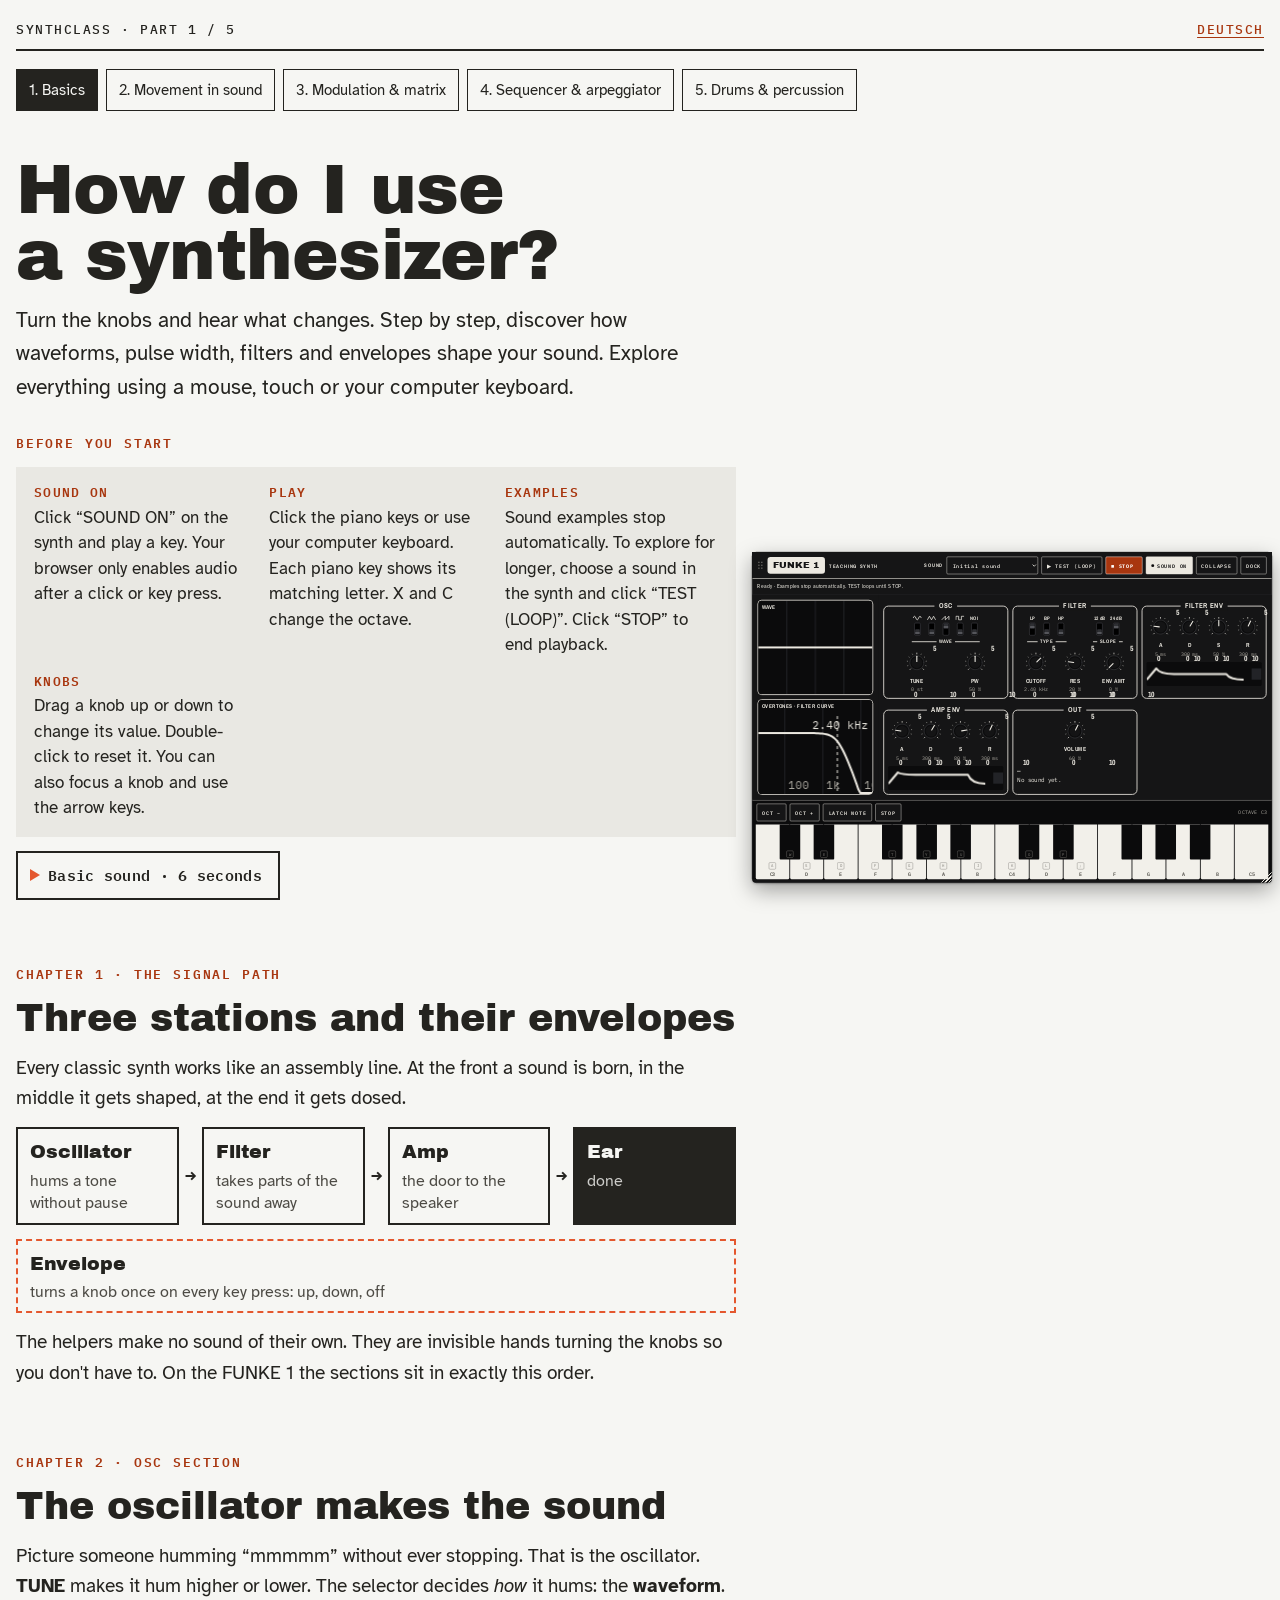
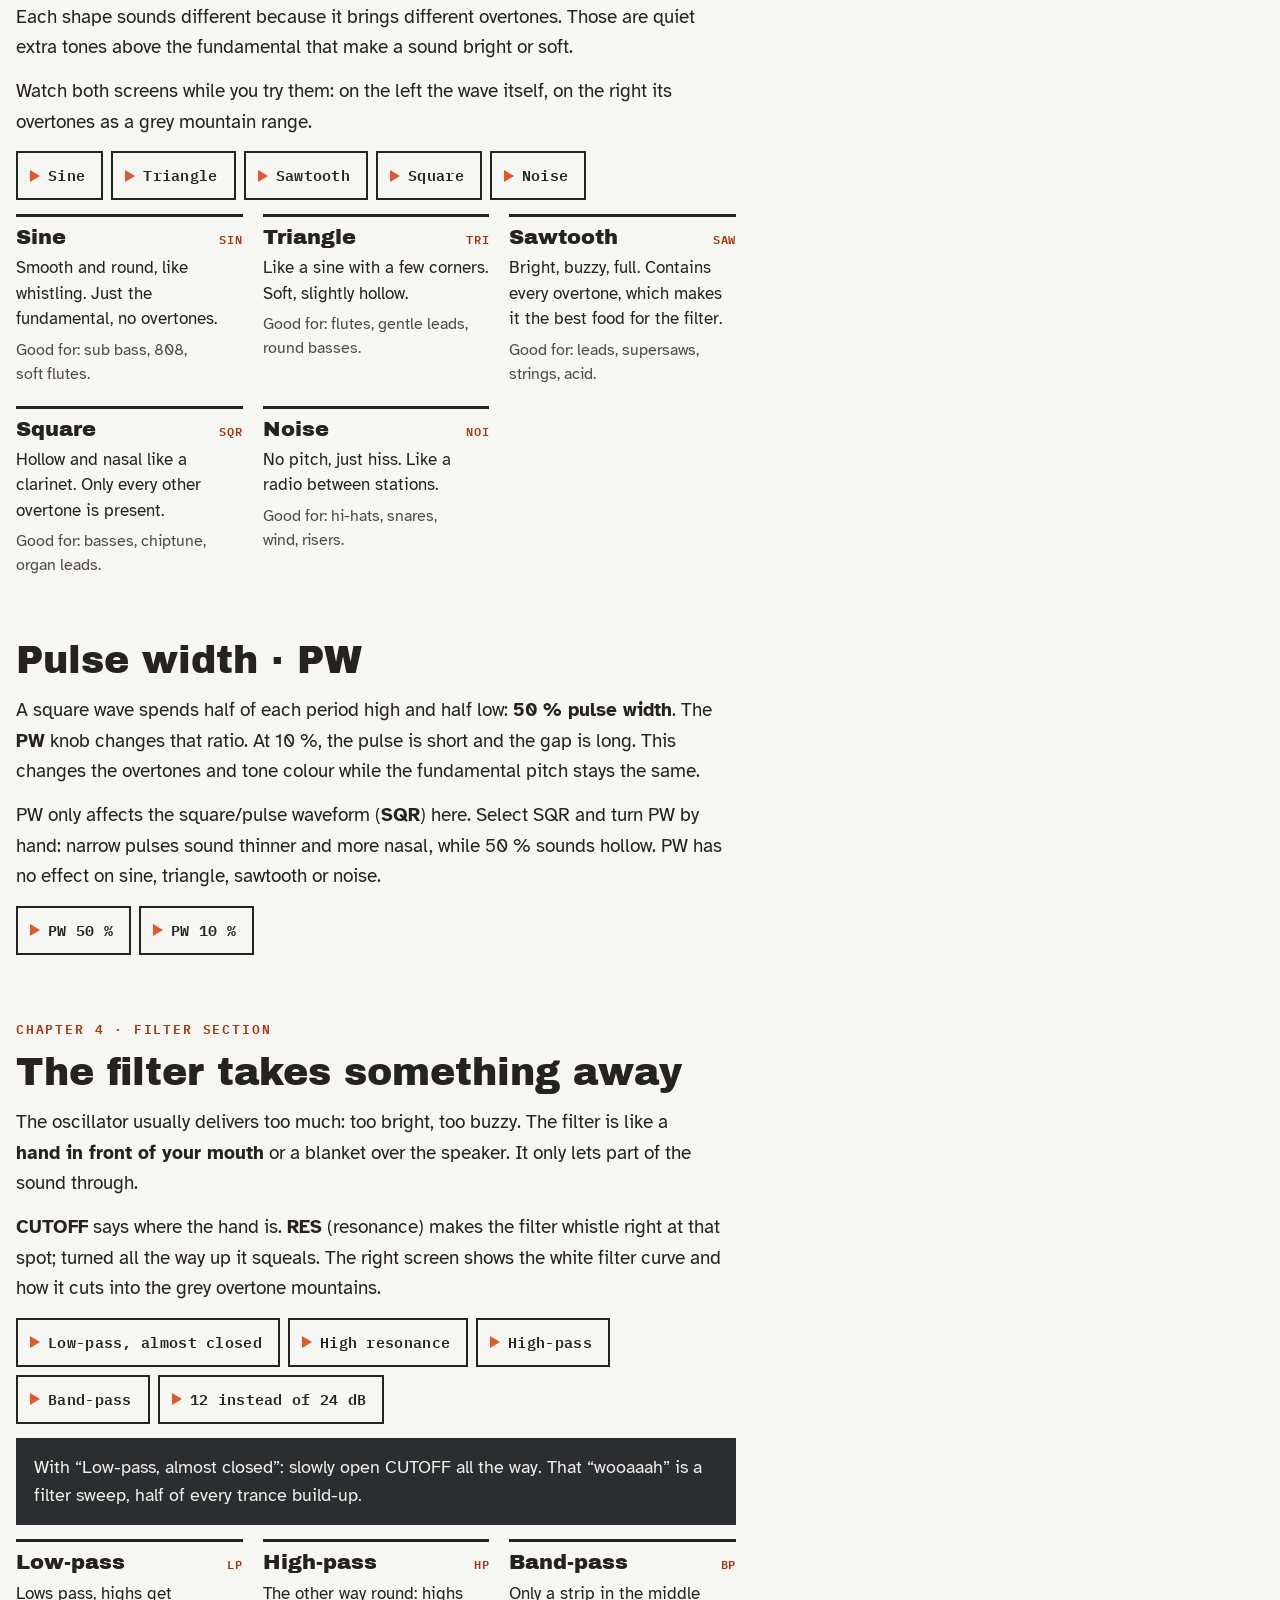
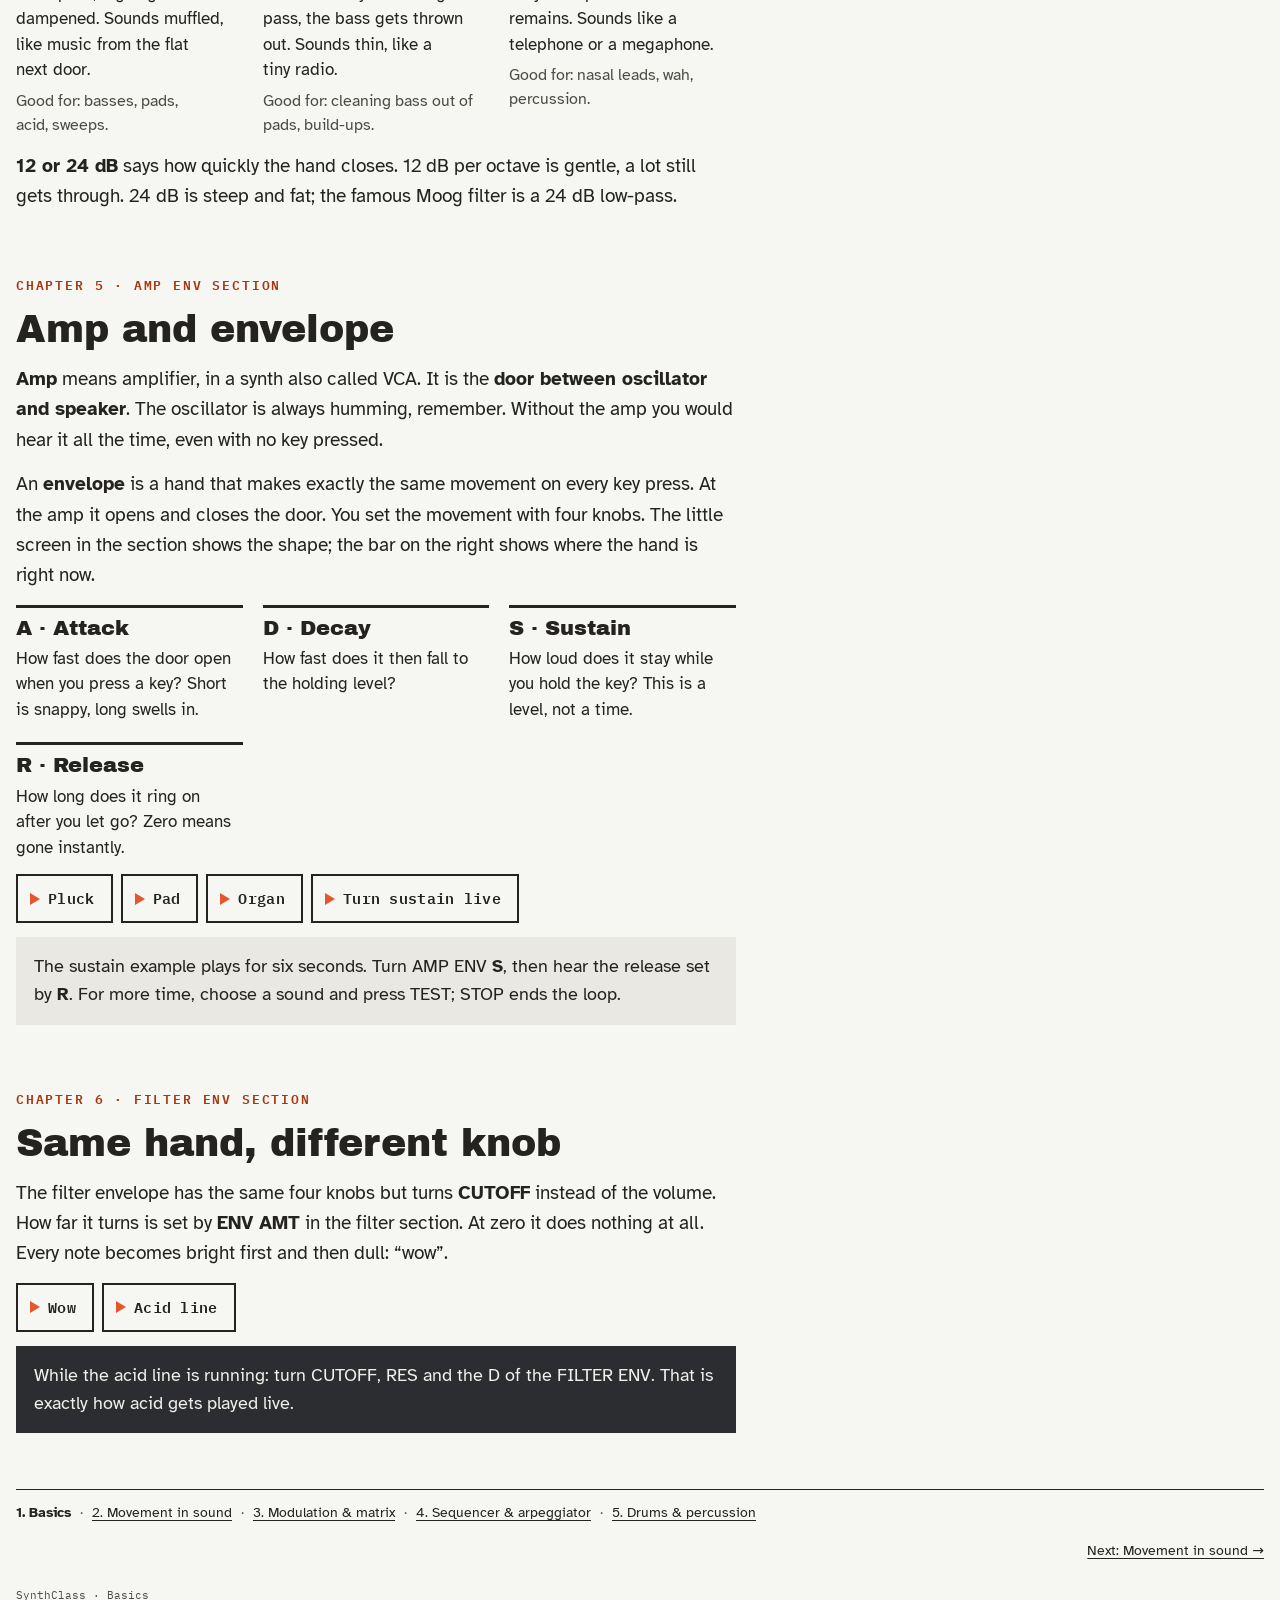
==== commit a444c08f: "Expand SynthClass into five interactive lessons" ====
--- a/index.html
+++ b/index.html
@@ -3,7 +3,7 @@
 <head>
 <meta charset="utf-8">
 <meta name="viewport" content="width=device-width, initial-scale=1, viewport-fit=cover">
-<title>SynthClass Basics</title>
+<title>SynthClass · 1. Basics</title>
 <link rel="stylesheet" href="https://fonts.googleapis.com/css2?family=Archivo+Black&family=Atkinson+Hyperlegible:ital,wght@0,400;0,700;1,400&family=IBM+Plex+Mono:wght@400;500;600&family=Archivo+Narrow:wght@600;700&display=swap">
 <style>
 /* Layout: Lehrtext links zum Lesen, spielbarer Synth rechts klebend daneben; mobil steht der Synth oben. */
@@ -174,7 +174,6 @@
 .key.w{flex:1;background:var(--key-white);color:var(--key-white-ink);border-radius:0 0 3px 3px;padding-bottom:6px;min-width:0}
 .key.b{position:absolute;top:0;height:64%;background:var(--key-black);color:var(--panel-dim);border-radius:0 0 2px 2px;padding-bottom:4px;z-index:1}
 .key.down{background:var(--key-down);color:var(--key-black)}
-.midi-status{font-family:var(--f-mono);font-size:12px;color:var(--panel-dim)}
 .toplinks{display:flex;gap:8px 20px;flex-wrap:wrap}
 .top a{color:var(--accent-ink);text-decoration:underline;text-underline-offset:3px}
 .navlink{font-family:var(--f-mono);font-size:14px;font-weight:600;color:var(--accent-ink)}
@@ -253,33 +252,21 @@
 
 </style>
 <style>:root{padding-top:env(safe-area-inset-top,0px);padding-bottom:env(safe-area-inset-bottom,0px)}body{margin:0}[hidden]{display:none!important}img{max-width:100%}</style>
+<link rel="stylesheet" href="course.css?v=429349cc2f">
 </head>
-<body>
+<body data-course="1">
 <div class="page">
-  <div class="top"><div>SynthClass · Part 1 · FUNKE 1</div><div class="toplinks"><a href="advanced.html">Part 2: Advanced →</a><a href="de/index.html" hreflang="de" lang="de">Deutsch</a></div></div>
-
-  <header class="hero">
-    <h1>How to use a synthesizer</h1>
-    <p class="lead">For everyone who has been turning knobs for years and was never quite sure what is actually happening. Every chapter has try-it buttons: they load a matching sound, play it and mark the controls that matter right now. Click again to switch the example off.</p>
-  </header>
+  <div class="top"><div>SynthClass · Part 1 / 5</div><a href="de/index.html" hreflang="de">Deutsch</a></div><nav aria-label="Course pages" class="course-nav"><a href="index.html" aria-current="page">1. Basics</a><a href="advanced.html">2. Movement in sound</a><a href="modulation.html">3. Modulation & matrix</a><a href="sequencer.html">4. Sequencer & arpeggiator</a><a href="drums.html">5. Drums & percussion</a></nav><header class="hero"><h1>How do I use a synthesizer?</h1><p class="lead">Turn the knobs and hear what changes. Step by step, discover how waveforms, pulse width, filters and envelopes shape your sound. Explore everything using a mouse, touch or your computer keyboard.</p></header>
 
   <div class="layout">
-    <main class="text">
-
-      <section class="chapter" id="start">
+    <main class="text"><section class="chapter" id="start">
         <div class="kicker">Before you start</div>
-        <div class="howto">
-          <div><span class="k">SOUND ON</span>At the top of the synth. Browsers only play sound after you click once.</div>
-          <div><span class="k">PLAY</span>Click the piano keys or press the computer key shown in the small box on each key. X and C change the octave. The note name is printed at the bottom of the white keys.</div>
-          <div><span class="k">HOLD</span>Keeps the note sounding, so both hands are free for the knobs.</div>
-          <div><span class="k">KNOBS</span>Drag up and down. Double-click resets. Arrow keys work too.</div>
-        </div>
-        <div class="tries"><button class="try" data-lesson="init">Hold the basic sound</button></div>
+        <div class="howto"><div><span class="k">SOUND ON</span>Click “SOUND ON” on the synth and play a key. Your browser only enables audio after a click or key press.</div><div><span class="k">PLAY</span>Click the piano keys or use your computer keyboard. Each piano key shows its matching letter. X and C change the octave.</div><div><span class="k">EXAMPLES</span>Sound examples stop automatically. To explore for longer, choose a sound in the synth and click “TEST (LOOP)”. Click “STOP” to end playback.</div><div><span class="k">KNOBS</span>Drag a knob up or down to change its value. Double-click to reset it. You can also focus a knob and use the arrow keys.</div></div>
+        <div class="tries"><button class="try" data-lesson="init">Basic sound · 6 seconds</button></div>
       </section>
-
-      <section class="chapter" id="path">
+<section class="chapter" id="path">
         <div class="kicker">Chapter 1 · The signal path</div>
-        <h2>Three stations and two helpers</h2>
+        <h2>Three stations and their envelopes</h2>
         <p>Every classic synth works like an assembly line. At the front a sound is born, in the middle it gets shaped, at the end it gets dosed.</p>
         <div class="chain">
           <div class="box"><span class="t">Oscillator</span><span class="s">hums a tone without pause</span></div>
@@ -292,12 +279,11 @@
         </div>
         <div class="chain">
           <div class="box helper"><span class="t">Envelope</span><span class="s">turns a knob once on every key press: up, down, off</span></div>
-          <div class="box helper"><span class="t">LFO</span><span class="s">wiggles a knob back and forth, endlessly</span></div>
+
         </div>
         <p>The helpers make no sound of their own. They are invisible hands turning the knobs so you don't have to. On the FUNKE 1 the sections sit in exactly this order.</p>
       </section>
-
-      <section class="chapter" id="osc">
+<section class="chapter" id="osc">
         <div class="kicker">Chapter 2 · OSC section</div>
         <h2>The oscillator makes the sound</h2>
         <p>Picture someone humming “mmmmm” without ever stopping. That is the oscillator. <b>TUNE</b> makes it hum higher or lower. The selector decides <i>how</i> it hums: the <b>waveform</b>. Each shape sounds different because it brings different overtones. Those are quiet extra tones above the fundamental that make a sound bright or soft.</p>
@@ -316,22 +302,8 @@
           <div class="def"><div class="head"><h3>Square</h3><span class="tag">SQR</span></div><p>Hollow and nasal like a clarinet. Only every other overtone is present.</p><p class="use">Good for: basses, chiptune, organ leads.</p></div>
           <div class="def"><div class="head"><h3>Noise</h3><span class="tag">NOI</span></div><p>No pitch, just hiss. Like a radio between stations.</p><p class="use">Good for: hi-hats, snares, wind, risers.</p></div>
         </div>
-      </section>
-
-      <section class="chapter" id="pw">
-        <div class="kicker">Chapter 3 · Square wave only</div>
-        <h2>PW and PWM</h2>
-        <p>A square wave spends half its time “up” and the other half “down”. That is 50 %. The <b>PW</b> knob (pulse width) shifts that ratio. The narrower the upper part, the thinner and more nasal the sound. At the very edge almost nothing is left vibrating.</p>
-        <p><b>PWM</b> means pulse width modulation. Now your hand isn't turning the PW knob, the LFO is. The width drifts slowly back and forth, the sound shimmers and sounds like two slightly detuned oscillators playing together.</p>
-        <div class="tries">
-          <button class="try" data-lesson="pw50">PW 50 %</button>
-          <button class="try" data-lesson="pw10">PW 10 %</button>
-          <button class="try" data-lesson="pwm">PWM on</button>
-        </div>
-        <p class="note">With “PW 10 %”: slowly drag the PW knob back to the middle and listen to the sound getting hollower.</p>
-      </section>
-
-      <section class="chapter" id="filter">
+      </section><section class="chapter" id="pw"><h2>Pulse width · PW</h2><p>A square wave spends half of each period high and half low: <b>50 % pulse width</b>. The <b>PW</b> knob changes that ratio. At 10 %, the pulse is short and the gap is long. This changes the overtones and tone colour while the fundamental pitch stays the same.</p><p>PW only affects the square/pulse waveform (<b>SQR</b>) here. Select SQR and turn PW by hand: narrow pulses sound thinner and more nasal, while 50 % sounds hollow. PW has no effect on sine, triangle, sawtooth or noise.</p><div class="tries"><button class="try" data-lesson="pw50">PW 50 %</button><button class="try" data-lesson="pw10">PW 10 %</button></div></section>
+<section class="chapter" id="filter">
         <div class="kicker">Chapter 4 · FILTER section</div>
         <h2>The filter takes something away</h2>
         <p>The oscillator usually delivers too much: too bright, too buzzy. The filter is like a <b>hand in front of your mouth</b> or a blanket over the speaker. It only lets part of the sound through.</p>
@@ -351,8 +323,7 @@
         </div>
         <p><b>12 or 24 dB</b> says how quickly the hand closes. 12 dB per octave is gentle, a lot still gets through. 24 dB is steep and fat; the famous Moog filter is a 24 dB low-pass.</p>
       </section>
-
-      <section class="chapter" id="amp">
+<section class="chapter" id="amp">
         <div class="kicker">Chapter 5 · AMP ENV section</div>
         <h2>Amp and envelope</h2>
         <p><b>Amp</b> means amplifier, in a synth also called VCA. It is the <b>door between oscillator and speaker</b>. The oscillator is always humming, remember. Without the amp you would hear it all the time, even with no key pressed.</p>
@@ -369,10 +340,9 @@
           <button class="try" data-lesson="e_organ">Organ</button>
           <button class="try" data-lesson="e_sus">Turn sustain live</button>
         </div>
-        <p class="note">With “Turn sustain live”, HOLD keeps the note going. Turn the <b>S</b> of the AMP ENV and hear the volume follow. Then switch HOLD off: now <b>R</b> takes over.</p>
+        <p class="note">The sustain example plays for six seconds. Turn AMP ENV <b>S</b>, then hear the release set by <b>R</b>. For more time, choose a sound and press TEST; STOP ends the loop.</p>
       </section>
-
-      <section class="chapter" id="fenv">
+<section class="chapter" id="fenv">
         <div class="kicker">Chapter 6 · FILTER ENV section</div>
         <h2>Same hand, different knob</h2>
         <p>The filter envelope has the same four knobs but turns <b>CUTOFF</b> instead of the volume. How far it turns is set by <b>ENV AMT</b> in the filter section. At zero it does nothing at all. Every note becomes bright first and then dull: “wow”.</p>
@@ -381,90 +351,7 @@
           <button class="try" data-lesson="fe_acid">Acid line</button>
         </div>
         <p class="note dark">While the acid line is running: turn CUTOFF, RES and the D of the FILTER ENV. That is exactly how acid gets played live.</p>
-      </section>
-
-      <section class="chapter" id="lfo">
-        <div class="kicker">Chapter 7 · LFO section</div>
-        <h2>The LFO wiggles</h2>
-        <p><b>LFO</b> stands for low frequency oscillator: an oscillator that swings so slowly you don't hear it as a tone, on the FUNKE 1 between 0.1 and 20 times per second. It is a child turning a knob back and forth without ever stopping. Which knob is set by <b>DEST</b>.</p>
-        <div class="defs">
-          <div class="def"><div class="head"><h3>RATE</h3></div><p>How fast it wiggles.</p></div>
-          <div class="def"><div class="head"><h3>AMT</h3></div><p>How far. At zero nothing happens, fully up sounds like a siren.</p></div>
-          <div class="def"><div class="head"><h3>SHAPE</h3></div><p>SIN and TRI wiggle smoothly. SQR jumps between two values. S&amp;H jumps randomly.</p></div>
-        </div>
-        <div class="tries">
-          <button class="try" data-lesson="l_vib">Vibrato (dest PITCH)</button>
-          <button class="try" data-lesson="l_trem">Tremolo (dest AMP)</button>
-          <button class="try" data-lesson="l_wob">Wobble (dest CUT)</button>
-          <button class="try" data-lesson="l_tril">Trill (shape SQR)</button>
-          <button class="try" data-lesson="l_sh">Random (shape S&amp;H)</button>
-        </div>
-        <p class="note">With the wobble: slowly turn RATE up. “Wow … wow” becomes “wowwowwow”. In a track the LFO is usually synced to the tempo for this.</p>
-      </section>
-
-      <section class="chapter" id="fm">
-        <div class="kicker">Chapter 8 · FM in the OSC section</div>
-        <h2>FM: wiggling, but insanely fast</h2>
-        <p><b>FM</b> means frequency modulation. With vibrato, the LFO slowly wiggles the pitch. Now take a second oscillator instead that wiggles <b>audibly fast</b>, hundreds of times per second. You no longer hear that as wobbling but as a new sound.</p>
-        <p>The wiggler is called the <b>modulator</b>, the one being wiggled the <b>carrier</b>. <b>FM AMT</b> says how strongly. A little adds sheen, a lot gives bells and metallic screaming. The <b>FM ratio</b> says how fast the modulator runs compared to the carrier: 1:1, 1:2 or 1:3 sounds musical, an odd ratio like 1:1.41 sounds like bells and sheet metal.</p>
-        <div class="tries">
-          <button class="try" data-lesson="fm_low">A little sheen</button>
-          <button class="try" data-lesson="fm_r2">Ratio 1:2</button>
-          <button class="try" data-lesson="fm_bell">Bell</button>
-          <button class="try" data-lesson="fm_loud">Full blast</button>
-        </div>
-        <p class="note">With “A little sheen”: slowly turn FM AMT up and watch the wave on the left. It gets squeezed first, then chaotic.</p>
-      </section>
-
-      <section class="chapter" id="cheat">
-        <div class="kicker">Chapter 9 · Cheat sheet</div>
-        <h2>Three sounds in 30 seconds</h2>
-        <div class="recipes">
-          <div class="recipe"><h3>Acid bass</h3>
-            <div class="row"><span>OSC</span><span>SAW, low</span></div>
-            <div class="row"><span>FILTER</span><span>LP, cutoff far down, RES high</span></div>
-            <div class="row"><span>F-ENV</span><span>A 0, D short, S 0, ENV AMT high</span></div>
-            <div class="row"><span>AMP</span><span>A 0, S high, R short</span></div>
-            <button class="try" data-lesson="fe_acid">Load</button></div>
-          <div class="recipe"><h3>Wide pad</h3>
-            <div class="row"><span>OSC</span><span>SQR, PW slightly narrowed</span></div>
-            <div class="row"><span>LFO</span><span>slow, dest PW</span></div>
-            <div class="row"><span>FILTER</span><span>LP half, RES low</span></div>
-            <div class="row"><span>AMP</span><span>A long, S high, R long</span></div>
-            <button class="try" data-lesson="e_pad">Load</button></div>
-          <div class="recipe"><h3>Bell</h3>
-            <div class="row"><span>OSC</span><span>SIN, FM AMT half</span></div>
-            <div class="row"><span>FM</span><span>ratio 1:1.41</span></div>
-            <div class="row"><span>FILTER</span><span>fully open</span></div>
-            <div class="row"><span>AMP</span><span>A 0, D long, S 0, R long</span></div>
-            <button class="try" data-lesson="fm_bell">Load</button></div>
-        </div>
-      </section>
-
-      <section class="chapter" id="hardware">
-        <div class="kicker">Chapter 10 · Real instruments</div>
-        <h2>And on real hardware?</h2>
-        <p>The FUNKE 1 is made up, its building blocks are not. This is where you find them on two classics.</p>
-        <div class="tablewrap"><table>
-          <thead><tr><th>FUNKE 1</th><th>PRO-1 / REPRO-1</th><th>MODEL D (MINIMOOG STYLE)</th></tr></thead>
-          <tbody>
-            <tr><td>Waveforms</td><td>Osc A: saw, pulse. Osc B: saw, triangle, pulse. Plus noise.</td><td>Triangle, saw, square, two pulses (wide, narrow). Plus noise.</td></tr>
-            <tr><td>PW</td><td>Its own PW knob per oscillator.</td><td>No knob, only the fixed pulse widths.</td></tr>
-            <tr><td>Filter</td><td>24 dB low-pass. No HP or BP.</td><td>24 dB low-pass (Moog ladder). No HP or BP.</td></tr>
-            <tr><td>Envelopes</td><td>Two full ADSRs: filter and amp.</td><td>Filter and loudness contour with A, D, S. Release comes from the decay switch.</td></tr>
-            <tr><td>LFO</td><td>Dedicated LFO, via mod wheel to pitch, PW, filter.</td><td>No dedicated LFO: oscillator 3 in LO range takes over.</td></tr>
-            <tr><td>FM, PWM</td><td>MODULATION section: Osc B or filter env to Freq A, PW A, filter.</td><td>Osc 3 through the modulation mix to the oscillators.</td></tr>
-          </tbody>
-        </table></div>
-      </section>
-
-      <section class="chapter" id="next">
-        <div class="kicker">Next</div>
-        <h2>Part 2: Advanced</h2>
-        <p>Hands-on overtones, two oscillators with unison, detune and hard sync, filters in depth and freely patchable modulation, on the bigger FUNKE 2.</p>
-        <p><a class="navlink" href="advanced.html">Go to part 2 →</a></p>
-      </section>
-    </main>
+      </section></main>
 
     <aside class="synth-col" aria-label="Playable synthesizer FUNKE 1">
       <div class="synth" id="synth">
@@ -472,19 +359,13 @@
           <div class="brand"><span class="grip" aria-hidden="true" title="Drag to move"></span><span class="n">FUNKE 1</span><span class="d">TEACHING SYNTH</span></div>
           <div class="ctrls">
             <label for="preset" class="brand"><span class="d">SOUND</span></label>
-            <select id="preset">
-              <option value="init">Basic sound</option>
-              <option value="fe_acid">Acid bass</option>
-              <option value="e_pad">Wide pad</option>
-              <option value="fm_bell">Bell</option>
-              <option value="l_wob">Wobble</option>
-            </select>
-            <button class="pbtn power" id="power" aria-pressed="false"><span class="dot"></span><span id="powerLbl">SOUND ON</span></button>
+            <select id="preset"><option value="init">Initial sound</option><option value="fe_acid">Acid line</option><option value="e_pad">Soft pad</option><option value="e_pluck">Pluck</option><option value="pw10">Pulse wave · PW 10 %</option></select>
+            <button class="pbtn" id="previewTest" aria-pressed="false">▶ TEST (LOOP)</button><button class="pbtn preview-stop" id="previewStop">■ STOP</button><button class="pbtn power" id="power" aria-pressed="false"><span class="dot"></span><span id="powerLbl">SOUND ON</span></button>
             <button class="pbtn" id="minimize" aria-expanded="true" aria-controls="synth">COLLAPSE</button>
             <button class="pbtn" id="dock">DOCK</button>
           </div>
         </div>
-        <div class="s-main">
+        <p class="playback-status" id="playbackStatus" role="status">Ready · Examples stop automatically. TEST loops until STOP.</p><div class="s-main">
         <div class="screens">
           <div class="screen"><canvas id="scope" aria-label="Oscilloscope: shows the output waveform"></canvas><span class="lbl">WAVE</span></div>
           <div class="screen"><canvas id="spec" aria-label="Overtones and filter curve"></canvas><span class="lbl">OVERTONES · <span style="color:var(--curve)">FILTER CURVE</span></span></div>
@@ -495,10 +376,8 @@
           <div class="kbar">
             <button class="pbtn" id="octDown" aria-label="Octave down">OCT −</button>
             <button class="pbtn" id="octUp" aria-label="Octave up">OCT +</button>
-            <button class="pbtn" id="hold" aria-pressed="false">HOLD</button>
+            <button class="pbtn" id="hold" aria-pressed="false" title="Latch manually played notes until clicked again.">LATCH NOTE</button>
             <button class="pbtn" id="stop">STOP</button>
-            <button class="pbtn" id="midi">MIDI</button>
-            <span class="midi-status" id="midiStatus"></span>
             <span class="hint" id="octLbl">OCTAVE C3</span>
           </div>
           <div class="keys" id="keys"></div>
@@ -508,7 +387,7 @@
     </aside>
   </div>
 
-  <footer class="foot"><span>FUNKE 1 is a made-up teaching synth. On large screens it floats freely: drag the top bar to move it, drag the bottom right corner to scale it. The sound is generated with Web Audio right in your browser.</span><span>How to use a synthesizer</span></footer>
+  <footer class="foot course-footer"><nav class="course-bottom" aria-label="Course navigation at the end of the page"><div class="course-bottom-links"><a href="index.html" aria-current="page">1. Basics</a> <span aria-hidden="true">·</span> <a href="advanced.html">2. Movement in sound</a> <span aria-hidden="true">·</span> <a href="modulation.html">3. Modulation & matrix</a> <span aria-hidden="true">·</span> <a href="sequencer.html">4. Sequencer & arpeggiator</a> <span aria-hidden="true">·</span> <a href="drums.html">5. Drums & percussion</a></div><div class="course-bottom-adjacent"><a rel="next" href="advanced.html">Next: Movement in sound →</a></div></nav><small>SynthClass · Basics</small></footer>
 </div>
 
 <div class="toast" id="toast" hidden><span id="toastText">Playing. The controls in the synth are marked.</span><button class="pbtn" id="toastGo">TO THE SYNTH</button></div>
@@ -548,8 +427,7 @@
   slope:{cap:'SLOPE',opts:[['12','12 dB'],['24','24 dB']],def:'24'}
 };
 const LAYOUT=[
-  {name:'OSC',sw:['wave'],knobs:['tune','pw','fm'],sw2:['ratio']},
-  {name:'LFO',sw:['lfoShape','lfoDest'],knobs:['lfoRate','lfoAmt'],mini:'lfo',miniSide:true},
+  {name:'OSC',sw:['wave'],knobs:['tune','pw']},
   {name:'FILTER',sw:['mode','slope'],knobs:['cutoff','res','envAmt']},
   {name:'FILTER ENV',knobs:['fa','fd','fs','fr'],mini:'fenv'},
   {name:'AMP ENV',knobs:['aa','ad','as','ar'],mini:'aenv'},
@@ -569,27 +447,17 @@
   w_noi:{p:{wave:'noi',cutoff:18000,res:0},hi:['wave'],play:{hold:57}},
   pw50:{p:{wave:'sqr',pw:.5,cutoff:18000,res:0},hi:['pw'],play:{hold:45}},
   pw10:{p:{wave:'sqr',pw:.1,cutoff:18000,res:0},hi:['pw'],play:{hold:45}},
-  pwm:{p:{wave:'sqr',pw:.5,lfoDest:'pw',lfoShape:'tri',lfoRate:.7,lfoAmt:.85,cutoff:5000,res:.1},hi:['pw','lfoAmt','lfoRate','lfoDest'],play:{hold:45}},
   f_lp:{p:{wave:'saw',mode:'lp',cutoff:220,res:.25},hi:['cutoff'],play:{hold:40}},
   f_res:{p:{wave:'saw',mode:'lp',cutoff:700,res:.85},hi:['res','cutoff'],play:{hold:40}},
   f_hp:{p:{wave:'saw',mode:'hp',cutoff:1500,res:.3},hi:['mode','cutoff'],play:{hold:40}},
   f_bp:{p:{wave:'saw',mode:'bp',cutoff:1000,res:.6},hi:['mode','cutoff','res'],play:{hold:40}},
   f_12:{p:{wave:'saw',mode:'lp',slope:'12',cutoff:500,res:.2},hi:['slope'],play:{hold:40}},
   e_pluck:{p:{aa:.005,ad:.35,as:0,ar:.2,cutoff:3000},hi:['aa','ad','as','ar'],play:{seq:[57,60,64,69],step:.38,gate:.25}},
-  e_pad:{p:{wave:'sqr',pw:.4,lfoDest:'pw',lfoShape:'tri',lfoAmt:.5,lfoRate:.5,aa:1.3,ad:.6,as:.85,ar:1.8,cutoff:1600,res:.1},hi:['aa','as','ar'],play:{once:52,len:2.8}},
+  e_pad:{p:{wave:'sqr',aa:1.3,ad:.6,as:.85,ar:1.8,cutoff:1600,res:.1},hi:['aa','as','ar'],play:{once:52,len:2.8}},
   e_organ:{p:{wave:'sqr',pw:.5,aa:.006,ad:.01,as:1,ar:.03,cutoff:4000,res:0},hi:['aa','ad','as','ar'],play:{seq:[60,64,67,72],step:.32,gate:.28}},
   e_sus:{p:{as:.3,ad:.4},hi:['as'],play:{hold:52}},
   fe_wauw:{p:{wave:'saw',cutoff:150,res:.45,envAmt:.7,fa:.003,fd:.5,fs:.05,fr:.3},hi:['envAmt','fd','cutoff'],play:{seq:[45,45,52,45],step:.55,gate:.35}},
   fe_acid:{p:{wave:'saw',cutoff:110,res:.78,envAmt:.75,fa:.004,fd:.17,fs:0,fr:.08,aa:.006,ad:.3,as:.85,ar:.1,slope:'24'},hi:['cutoff','res','envAmt','fd'],play:{seq:[36,36,48,36,39,36,43,46,36,36,48,36,39,41,43,36],step:.125,gate:.09,loops:4}},
-  l_vib:{p:{wave:'saw',cutoff:3500,res:.1,lfoDest:'pitch',lfoShape:'sin',lfoRate:5.5,lfoAmt:.22},hi:['lfoDest','lfoAmt','lfoRate'],play:{hold:57}},
-  l_trem:{p:{wave:'tri',cutoff:18000,res:0,lfoDest:'amp',lfoShape:'sin',lfoRate:6,lfoAmt:.9},hi:['lfoDest','lfoAmt','lfoRate'],play:{hold:57}},
-  l_wob:{p:{wave:'saw',cutoff:180,res:.6,lfoDest:'cut',lfoShape:'sin',lfoRate:2.2,lfoAmt:.7},hi:['lfoDest','lfoRate','lfoAmt'],play:{hold:33}},
-  l_tril:{p:{wave:'sqr',pw:.3,cutoff:3000,lfoDest:'pitch',lfoShape:'sqr',lfoRate:7,lfoAmt:.29},hi:['lfoShape','lfoRate'],play:{hold:64}},
-  l_sh:{p:{wave:'saw',cutoff:900,res:.75,lfoDest:'cut',lfoShape:'sh',lfoRate:8,lfoAmt:.6},hi:['lfoShape'],play:{hold:45}},
-  fm_low:{p:{wave:'sin',fm:.12,ratio:'1',cutoff:18000,res:0},hi:['fm'],play:{hold:57}},
-  fm_r2:{p:{wave:'sin',fm:.35,ratio:'2',cutoff:18000,res:0},hi:['ratio','fm'],play:{hold:45}},
-  fm_bell:{p:{wave:'sin',fm:.5,ratio:'1.41',cutoff:18000,res:0,aa:.004,ad:2.2,as:0,ar:2},hi:['fm','ratio'],play:{seq:[72,79,76],step:.9,gate:.2}},
-  fm_loud:{p:{wave:'sin',fm:1,ratio:'1.41',cutoff:18000,res:0},hi:['fm','ratio'],play:{hold:45}}
 };
 
 // ---------- UI-Bau ----------
@@ -692,7 +560,7 @@
   const t=PARAMS[id].fmt(P[id]);e.v.textContent=t;
   e.svg.setAttribute('aria-valuenow',Math.round(n*100));e.svg.setAttribute('aria-valuetext',t);
 }
-function renderSwitch(id){const e=swEls[id];for(const v in e.btns)e.btns[v].setAttribute('aria-checked',String(v===P[id]));}
+function renderSwitch(id){const e=swEls[id];if(!e)return;for(const v in e.btns)e.btns[v].setAttribute('aria-checked',String(v===P[id]));}
 function setParam(id,v){const p=PARAMS[id];v=Math.max(p.min,Math.min(p.max,v));P[id]=v;renderKnob(id);applyAudio(id);}
 function setSwitch(id,v){P[id]=v;renderSwitch(id);applyAudio(id);}
 function setHi(list){
@@ -927,7 +795,7 @@
   renderKeys();
 }
 function clearSeq(){seqTimers.forEach(clearTimeout);seqTimers=[];}
-function releaseAll(){clearSeq();stack=[];latched=null;noteOff();renderKeys();}
+function releaseAll(){resetPlayback();clearSeq();stack=[];latched=null;noteOff();renderKeys();}
 function setHold(on){
   hold=on;$('#hold').setAttribute('aria-pressed',String(on));
   if(on){if(stack.length){latched=stack[stack.length-1];stack=[];}}
@@ -1009,16 +877,6 @@
   else{await ensureAudio();}
 });
 
-// ---------- MIDI ----------
-$('#midi').addEventListener('click',()=>{
-  const st=$('#midiStatus');
-  if(!navigator.requestMIDIAccess){st.textContent='No MIDI in this browser';return;}
-  navigator.requestMIDIAccess().then(acc=>{
-    const hook=()=>{let n=0;acc.inputs.forEach(inp=>{n++;inp.onmidimessage=ev=>{const[s,d1,d2]=ev.data;const c=s&0xf0;if(c===0x90&&d2>0)press(d1);else if(c===0x80||(c===0x90&&d2===0))lift(d1);};});st.textContent=n?('MIDI: '+n+' device'+(n>1?'s':'')):'No MIDI device';};
-    hook();acc.onstatechange=hook;ensureAudio();
-  }).catch(()=>{st.textContent='MIDI blocked here';});
-});
-
 // ---------- Lektionen ----------
 function applyPatch(p){
   const full=Object.assign({},INIT,p);
@@ -1032,32 +890,61 @@
   const t=$('#toast');t.hidden=false;clearTimeout(toastTimer);toastTimer=setTimeout(()=>{t.hidden=true;},4500);
 }
 $('#toastGo').addEventListener('click',()=>{$('#toast').hidden=true;$('#synth').scrollIntoView({behavior:matchMedia('(prefers-reduced-motion: reduce)').matches?'auto':'smooth',block:'start'});});
-async function runLesson(key,btn){
+
+const PLAYBACK_TEXT={"ready": "Ready · Examples stop automatically. TEST loops until STOP.", "loaded": "Sound loaded · TEST starts the loop.", "error": "Audio could not start. Please try again.", "loop": "TEST looping · ■ STOP ends the test.", "example": "Example playing once · stops within 8 s plus release.", "finished": "Example finished · click again to listen."};
+// Examples are finite. Only the explicit TEST button starts an endless loop.
+let playbackToken=0;
+const playbackStatus=document.getElementById('playbackStatus');
+const testButton=document.getElementById('previewTest');
+function resetPlayback(){
+  playbackToken++;
+  testButton.setAttribute('aria-pressed','false');
+  playbackStatus.textContent=PLAYBACK_TEXT.ready;
+}
+function clearOn(){document.querySelectorAll('.try.on').forEach(x=>{x.classList.remove('on');x.setAttribute('aria-pressed','false');});}
+function offBtn(b){if(b){b.classList.remove('on');b.setAttribute('aria-pressed','false');}}
+function stopLesson(){releaseAll();setHold(false);setHi([]);clearOn();}
+function loadPreset(){
+  stopLesson();const L=LESSONS[$('#preset').value];if(L)applyPatch(L.p);
+  playbackStatus.textContent=PLAYBACK_TEXT.loaded;
+}
+async function runLesson(key,btn,loop=false){
   const L=LESSONS[key];if(!L)return;
-  await ensureAudio();
-  const pl=L.play||{};
-  const keepNote=pl.hold!=null&&hold&&latched===pl.hold;
-  if(!keepNote)releaseAll();
+  stopLesson();const token=playbackToken;
+  if([...$('#preset').options].some(option=>option.value===key))$('#preset').value=key;
   applyPatch(L.p);setHi(L.hi||[]);
-  clearOn();
+  try{await ensureAudio();}catch(e){if(token===playbackToken)playbackStatus.textContent=PLAYBACK_TEXT.error;return;}
+  if(token!==playbackToken)return;
+  setHold(false);
   if(btn){btn.classList.add('on');btn.setAttribute('aria-pressed','true');}
-  if(pl.hold!=null){setHold(true);if(!keepNote){latched=null;press(pl.hold);}}
-  else if(pl.once!=null){setHold(false);press(pl.once);seqTimers.push(setTimeout(()=>lift(pl.once),pl.len*1000));seqTimers.push(setTimeout(()=>offBtn(btn),(pl.len+Math.min(P.ar,2))*1000));}
-  else if(pl.seq){
-    setHold(false);const loops=pl.loops||1;let i=0;
-    for(let l=0;l<loops;l++)pl.seq.forEach(n=>{const at=i*pl.step*1000;seqTimers.push(setTimeout(()=>press(n),at));seqTimers.push(setTimeout(()=>lift(n),at+pl.gate*1000));i++;});
-    seqTimers.push(setTimeout(()=>offBtn(btn),((i-1)*pl.step+pl.gate+Math.min(P.ar,2))*1000));
-  }
-  showToast();
-}
-function clearOn(){document.querySelectorAll('.try.on').forEach(x=>{x.classList.remove('on');x.setAttribute('aria-pressed','false');});}
-function offBtn(b){if(b&&b.classList.contains('on')){b.classList.remove('on');b.setAttribute('aria-pressed','false');}}
-function stopLesson(){releaseAll();setHold(false);setHi([]);clearOn();}
-document.querySelectorAll('.try').forEach(b=>{
-  b.setAttribute('aria-pressed','false');
-  b.addEventListener('click',()=>{if(b.classList.contains('on'))stopLesson();else runLesson(b.dataset.lesson,b);});
-});
-$('#preset').addEventListener('change',e=>{runLesson(e.target.value,null);});
+  testButton.setAttribute('aria-pressed',String(loop));
+  playbackStatus.textContent=loop?PLAYBACK_TEXT.loop:PLAYBACK_TEXT.example;
+  const pl=L.play||{},isSequence=Array.isArray(pl.seq);
+  const notes=isSequence?pl.seq:[pl.once??pl.hold??45];
+  const gate=isSequence?Math.min(pl.gate||.3,pl.step||.5):Math.min(pl.len||6,6);
+  const step=isSequence?(pl.step||.5):gate+.25;
+  const count=isSequence?Math.min(notes.length*(pl.loops||1),Math.max(1,Math.floor(8/step))):1;
+  let index=0;
+  const finish=()=>{if(token!==playbackToken)return;offBtn(btn);setHi([]);playbackStatus.textContent=PLAYBACK_TEXT.finished;seqTimers=[];};
+  const tick=()=>{
+    if(token!==playbackToken)return;
+    const item=notes[index%notes.length],note=Array.isArray(item)?item[0]:item;
+    const velocity=Array.isArray(item)?item[1]:.8;
+    press(note,velocity);index++;
+    const off=setTimeout(()=>{if(token===playbackToken)lift(note);},gate*1000);
+    const next=setTimeout(loop||index<count?tick:finish,(loop||index<count?step:gate+Math.min(P.ar,2))*1000);
+    seqTimers=[off,next];
+  };
+  tick();showToast();
+}
+document.querySelectorAll('.try').forEach(b=>{b.setAttribute('aria-pressed','false');b.addEventListener('click',()=>{if(b.classList.contains('on'))stopLesson();else runLesson(b.dataset.lesson,b);});});
+$('#preset').addEventListener('change',loadPreset);
+testButton.addEventListener('click',()=>runLesson($('#preset').value,null,true));
+document.getElementById('previewStop').addEventListener('click',stopLesson);
+document.getElementById('power').addEventListener('click',stopLesson,true);
+document.getElementById('hold').addEventListener('click',()=>{const was=hold;stopLesson();setHold(was);},true);
+document.addEventListener('visibilitychange',()=>{if(document.hidden)stopLesson();});
+window.addEventListener('pagehide',stopLesson);
 
 // ---------- Zeichnen ----------
 const css=n=>getComputedStyle(document.documentElement).getPropertyValue(n).trim();
@@ -1152,7 +1039,7 @@
 }
 let lastRead=0;
 function frame(ts){
-  drawScope();drawSpec();drawEnv(minis.fenv,fenv,'f');drawEnv(minis.aenv,aenv,'a');drawLfo(minis.lfo);
+  drawScope();drawSpec();drawEnv(minis.fenv,fenv,'f');drawEnv(minis.aenv,aenv,'a');
   if(ts-lastRead>250){lastRead=ts;if(cur!=null)updateReadout();}
   requestAnimationFrame(frame);
 }
@@ -1161,11 +1048,11 @@
 const store={get(){try{return JSON.parse(localStorage.getItem('funke1-win2')||'null');}catch(e){return null;}},set(v){try{localStorage.setItem('funke1-win2',JSON.stringify(v));}catch(e){}}};
 const saved=store.get()||{};
 const BASEW=1240;
-let floating=false, pos={x:saved.x,y:saved.y}, wantFloat=saved.float!==false, userS=saved.s||null, curS=1;
-const fitScale=v=>Math.max(.45,Math.min(v,1.8,(window.innerWidth-16)/BASEW,(window.innerHeight-16)/Math.max(1,synthEl.offsetHeight)));
+let floating=false, pos={x:null,y:null}, wantFloat=true, userS=null, curS=1;
+const fitScale=v=>Math.max(.25,Math.min(v,1.8,(window.innerWidth-16)/BASEW,(window.innerHeight-16)/Math.max(1,synthEl.offsetHeight)));
 function applySize(){
   if(!floating){synthEl.style.removeProperty('--s');curS=1;return;}
-  curS=fitScale(userS||Math.min(1,(window.innerWidth-32)/BASEW));
+  curS=fitScale(userS||Math.min(1,Math.max(300,window.innerWidth-$('.text').getBoundingClientRect().right-24)/BASEW));
   synthEl.style.setProperty('--s',curS.toFixed(4));
 }
 const canFloat=()=>window.innerWidth>=900;
@@ -1223,7 +1110,6 @@
   else if(!floating&&wantFloat&&canFloat())setFloat(true);
   else if(floating){applySize();clampPos();}
 });
-if(saved.min!==false){synthEl.classList.add('min');$('#minimize').textContent='EXPAND';$('#minimize').setAttribute('aria-expanded','false');}
 setFloat(wantFloat&&canFloat());
 
 buildKeys();
--- a/course.css
+++ b/course.css
@@ -0,0 +1,62 @@
+.course-nav{display:flex;flex-wrap:wrap;gap:8px;margin:18px 0}
+.course-nav a{border:1px solid var(--rule);padding:8px 12px;color:var(--ink);text-decoration:none;font-size:15px}
+.course-nav a[aria-current]{background:var(--ink);color:var(--paper)}
+.course-footer{display:block}
+.course-bottom{width:100%;font:14px/1.8 var(--f-body);letter-spacing:normal;text-transform:none;margin-bottom:16px}
+.course-bottom-links{display:flex;flex-wrap:wrap;align-items:center;gap:4px 9px}
+.course-bottom a{color:var(--ink);text-underline-offset:3px}
+.course-bottom a[aria-current=page]{font-weight:700;text-decoration:none}
+.course-bottom-adjacent{display:flex;flex-wrap:wrap;justify-content:space-between;gap:8px 24px;margin-top:12px}
+.course-bottom-adjacent a[rel=next]{margin-left:auto}
+.course-bottom a:focus-visible{outline:2px solid var(--accent);outline-offset:4px}
+.course-controls{border:1px solid var(--panel-line);background:var(--panel-2);color:var(--panel-text);padding:16px;margin:12px;border-radius:6px;font:14px var(--f-body)}
+.course-controls h2{font:20px var(--f-display);margin:0 0 12px}
+.s-main>.course-controls,.secs>.course-controls{grid-column:1/-1;min-width:0}
+.synth.min .course-controls{display:none}
+.synth.min .ctrls>:not(#minimize):not(#dock),.synth.min .playback-status{display:none}
+.course-controls label{display:flex;flex-direction:column;gap:5px;min-width:100px}
+.course-controls input,.course-controls select{font:inherit;max-width:100%;padding:6px;background:var(--panel);color:var(--panel-text);border:1px solid var(--panel-dim);border-radius:3px}
+.course-controls input[type=checkbox]{min-height:22px;accent-color:var(--led-on)}
+.course-controls .transport-row{display:flex;gap:12px;flex-wrap:wrap;align-items:end;margin:12px 0}
+.course-controls button{min-height:36px;cursor:pointer}
+.course-controls button:focus-visible,.course-nav a:focus-visible{outline:3px solid var(--led-on);outline-offset:3px}
+.steps{display:grid;grid-template-columns:repeat(8,minmax(64px,1fr));gap:6px;overflow-x:auto;padding:4px 2px 10px}
+.steps label{min-width:64px;padding:8px 4px;border:2px solid transparent;text-align:center}
+.steps label.playing{border-color:var(--led-on);background:var(--panel)}
+.course-status{min-height:24px;margin:8px 0;color:var(--panel-text)}
+.playback-status{font:13px/1.5 var(--f-body);color:var(--panel-text);padding:8px 12px;margin:0;border-bottom:1px solid var(--panel-line)}
+#synth .s-head .preview-stop{background:#a8360f;color:#fff;border-color:#fff;font-weight:700;min-width:88px}
+#previewTest[aria-pressed=true]{outline:2px solid var(--led-on);outline-offset:2px}
+.course-controls [hidden]{display:none!important}
+.lfo-route{display:grid;grid-template-columns:60px minmax(0,1fr);gap:4px 10px;align-items:center}
+.lfo-route .selw{min-width:0}
+@media(max-width:600px){.steps{grid-template-columns:repeat(4,minmax(52px,1fr))}.course-nav a{flex:1 1 40%}}
+@container synth (max-width:700px){.steps{grid-template-columns:repeat(4,minmax(52px,1fr))}}
+
+/* Eight-step interaction in the existing Pro-1 panel theme. */
+.seq-rack{background:var(--panel);color:var(--panel-text);border:1.5px solid var(--panel-print);border-radius:10px;box-shadow:none;padding:14px}
+.seq-rack .seq-heading{display:flex;justify-content:space-between;align-items:center;gap:12px;border-bottom:1px solid var(--panel-line);padding-bottom:10px}
+.seq-rack .seq-heading h2{font:600 13px var(--f-mono);letter-spacing:.14em;margin:0;color:var(--panel-print)}
+.seq-rack .seq-heading>span{font:10px var(--f-mono);color:var(--panel-dim);letter-spacing:.08em}
+.seq-rack .seq-toolbar{gap:12px;margin:12px 0}
+.seq-rack .seq-toolbar label{font:10px var(--f-mono);letter-spacing:.06em;min-width:80px}
+.seq-rack input,.seq-rack select{background:var(--panel);border-color:var(--panel-print);color:var(--panel-print);box-shadow:none}
+.seq-rack .seq-channel-row{padding:12px 0;border-top:1px solid var(--panel-line);border-bottom:1px solid var(--panel-line)}
+.seq-rack .steps{grid-template-columns:repeat(8,minmax(32px,1fr));gap:9px;overflow:visible;padding:0}
+.seq-rack .seq-step{display:flex;flex-direction:column;align-items:stretch;gap:7px;min-width:0}
+.seq-rack .seq-step:nth-child(5){border-left:1px solid var(--panel-dim);padding-left:9px}
+.seq-rack .step-number{text-align:center;font:10px var(--f-mono);color:var(--panel-print)}
+.seq-rack .steps .step-switch{display:block;position:relative;min-width:0;padding:0;border:0;height:40px;cursor:pointer}
+.seq-rack .step-switch input{position:absolute;opacity:0;width:100%;height:100%;margin:0}
+.seq-rack .step-cap{display:block;position:relative;height:100%;border:1.5px solid var(--panel-print);border-radius:3px;background:var(--scope-bg);box-shadow:none}
+.seq-rack .step-cap:after{content:'';position:absolute;left:calc(50% - 3px);top:7px;width:6px;height:6px;background:var(--led-off);border-radius:50%}
+.seq-rack .step-switch input:checked+.step-cap{background:var(--panel-print);border-color:var(--panel-print)}
+.seq-rack .step-switch input:checked+.step-cap:after{background:var(--led-on)}
+.seq-rack .step-switch input:focus-visible+.step-cap{outline:2px solid var(--led-on);outline-offset:3px}
+.seq-rack .steps select{width:100%;min-width:0;min-height:27px;padding:3px 2px;font:10px var(--f-mono);text-align:center;letter-spacing:0;border-radius:3px}
+.seq-rack .seq-step.playing{background:none;border:0}
+.seq-rack .seq-step.playing .step-cap{outline:2px solid var(--led-on);outline-offset:2px}
+.seq-rack .seq-step.playing .step-number{color:var(--led-on)}
+.seq-rack #transport-start[aria-pressed=true]{background:var(--panel-print);color:var(--panel);border-color:var(--led-on)}
+.seq-rack .course-status,.seq-rack #chord-status{font:11px var(--f-mono);color:var(--panel-dim)}
+@container synth (max-width:700px){.seq-rack .steps{gap:5px;grid-template-columns:repeat(8,minmax(25px,1fr))}}
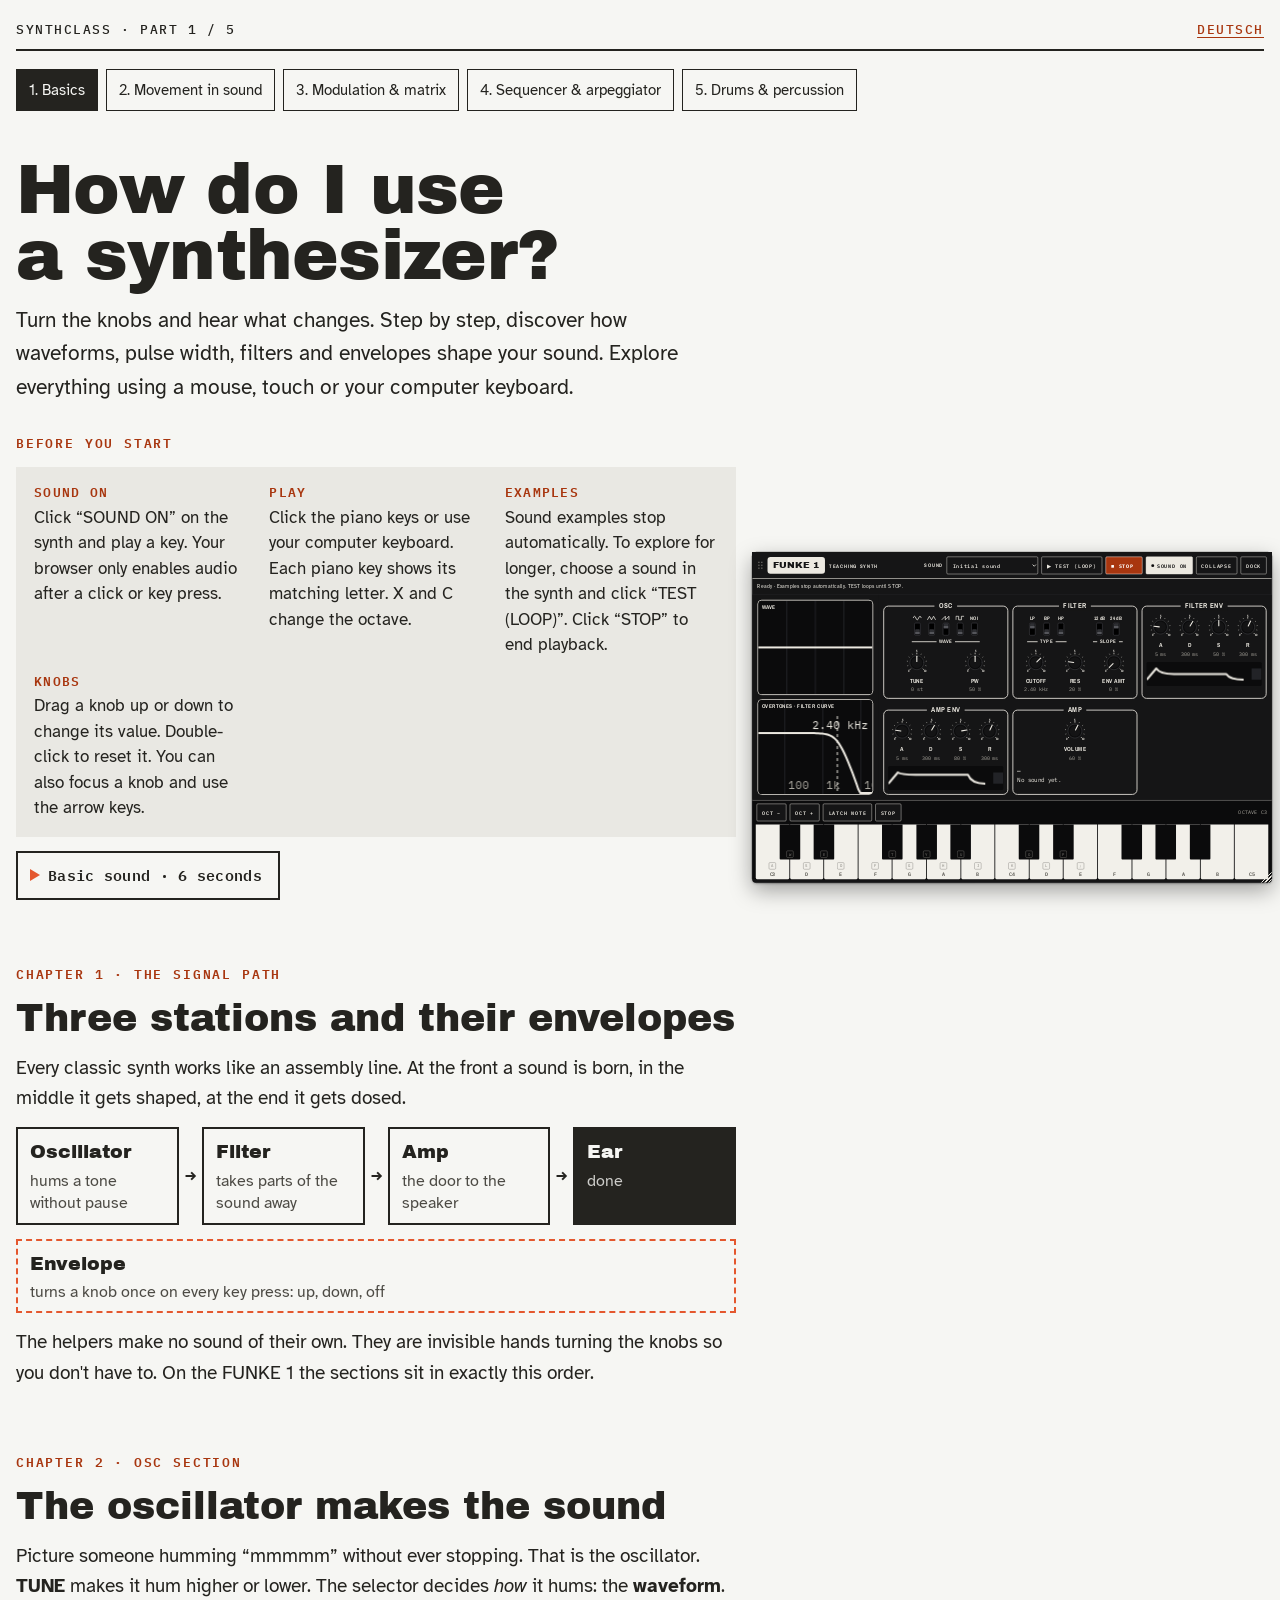
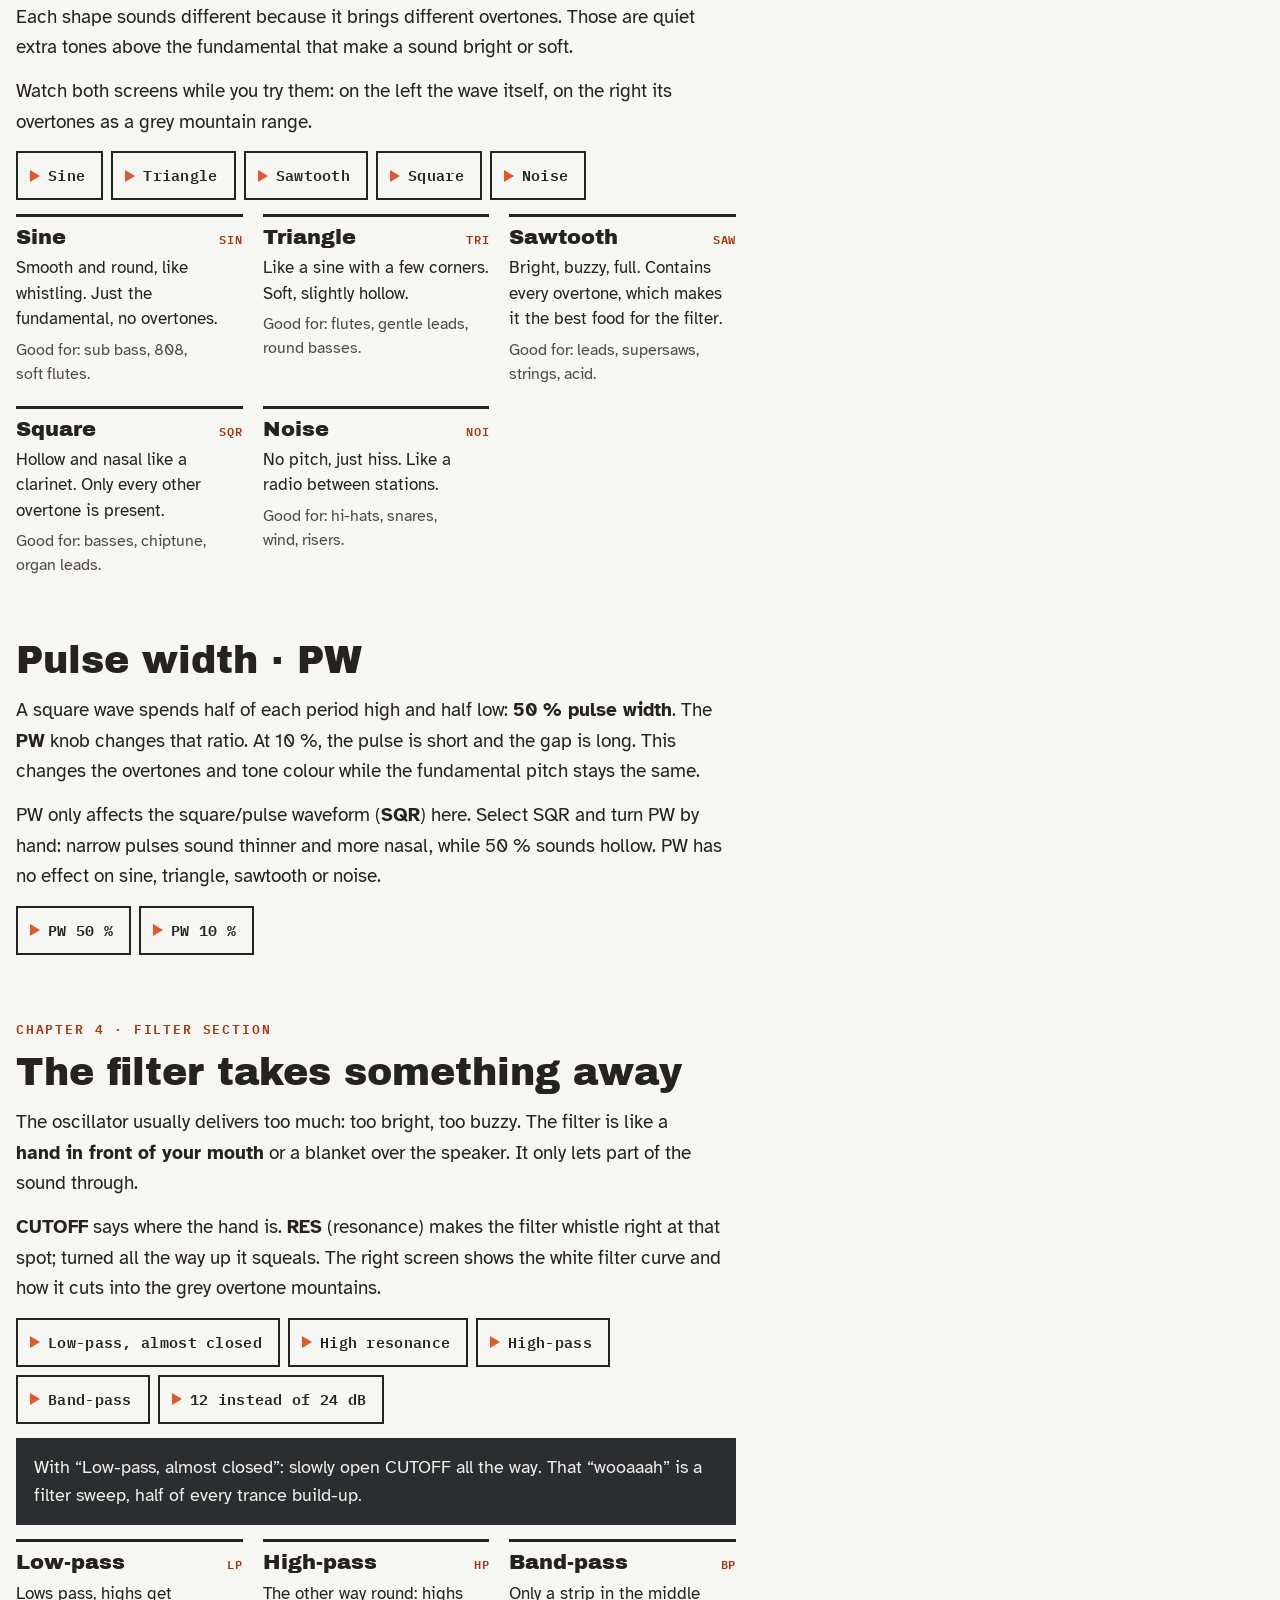
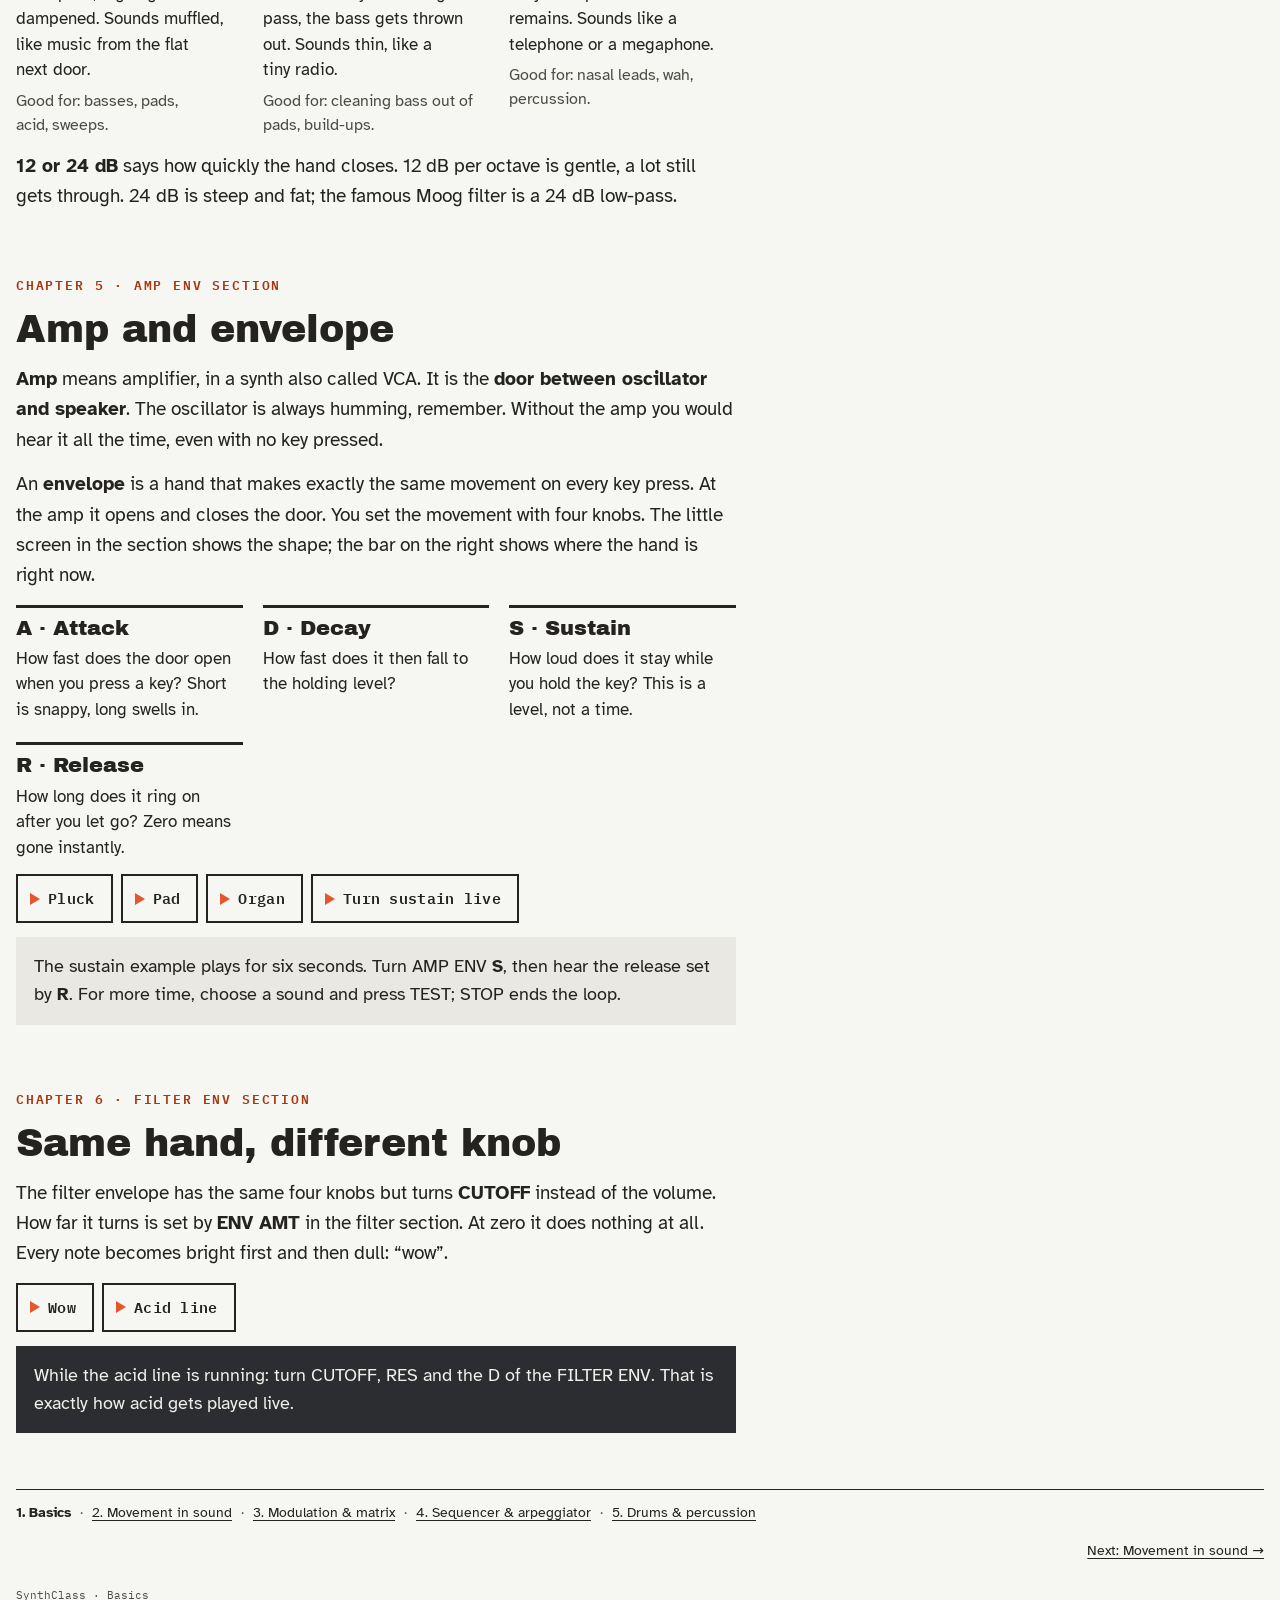
==== commit a169328a: "Rename output section to AMP" ====
--- a/index.html
+++ b/index.html
@@ -431,7 +431,7 @@
   {name:'FILTER',sw:['mode','slope'],knobs:['cutoff','res','envAmt']},
   {name:'FILTER ENV',knobs:['fa','fd','fs','fr'],mini:'fenv'},
   {name:'AMP ENV',knobs:['aa','ad','as','ar'],mini:'aenv'},
-  {name:'OUT',knobs:['vol'],readout:true}
+  {name:'AMP',knobs:['vol'],readout:true}
 ];
 const INIT={};
 for(const k in PARAMS)INIT[k]=PARAMS[k].def;
@@ -542,7 +542,7 @@
   return g;
 }
 LAYOUT.forEach(sec=>{
-  const d=document.createElement('div');d.className='sec';d.dataset.kind=/ENV/.test(sec.name)?'env':/LFO/.test(sec.name)?'lfo':/FILTER/.test(sec.name)?'filter':/OUT/.test(sec.name)?'out':'osc';
+  const d=document.createElement('div');d.className='sec';d.dataset.kind=/ENV/.test(sec.name)?'env':/LFO/.test(sec.name)?'lfo':/FILTER/.test(sec.name)?'filter':/AMP/.test(sec.name)?'out':'osc';
   const n=document.createElement('div');n.className='sec-name';n.textContent=sec.name;d.append(n);
   if(sec.sw){const r=document.createElement('div');r.className='swrow';sec.sw.forEach(id=>r.append(makeSwitch(id)));d.append(r);}
   const k=document.createElement('div');k.className='knobs';sec.knobs.forEach(id=>k.append(makeKnob(id)));
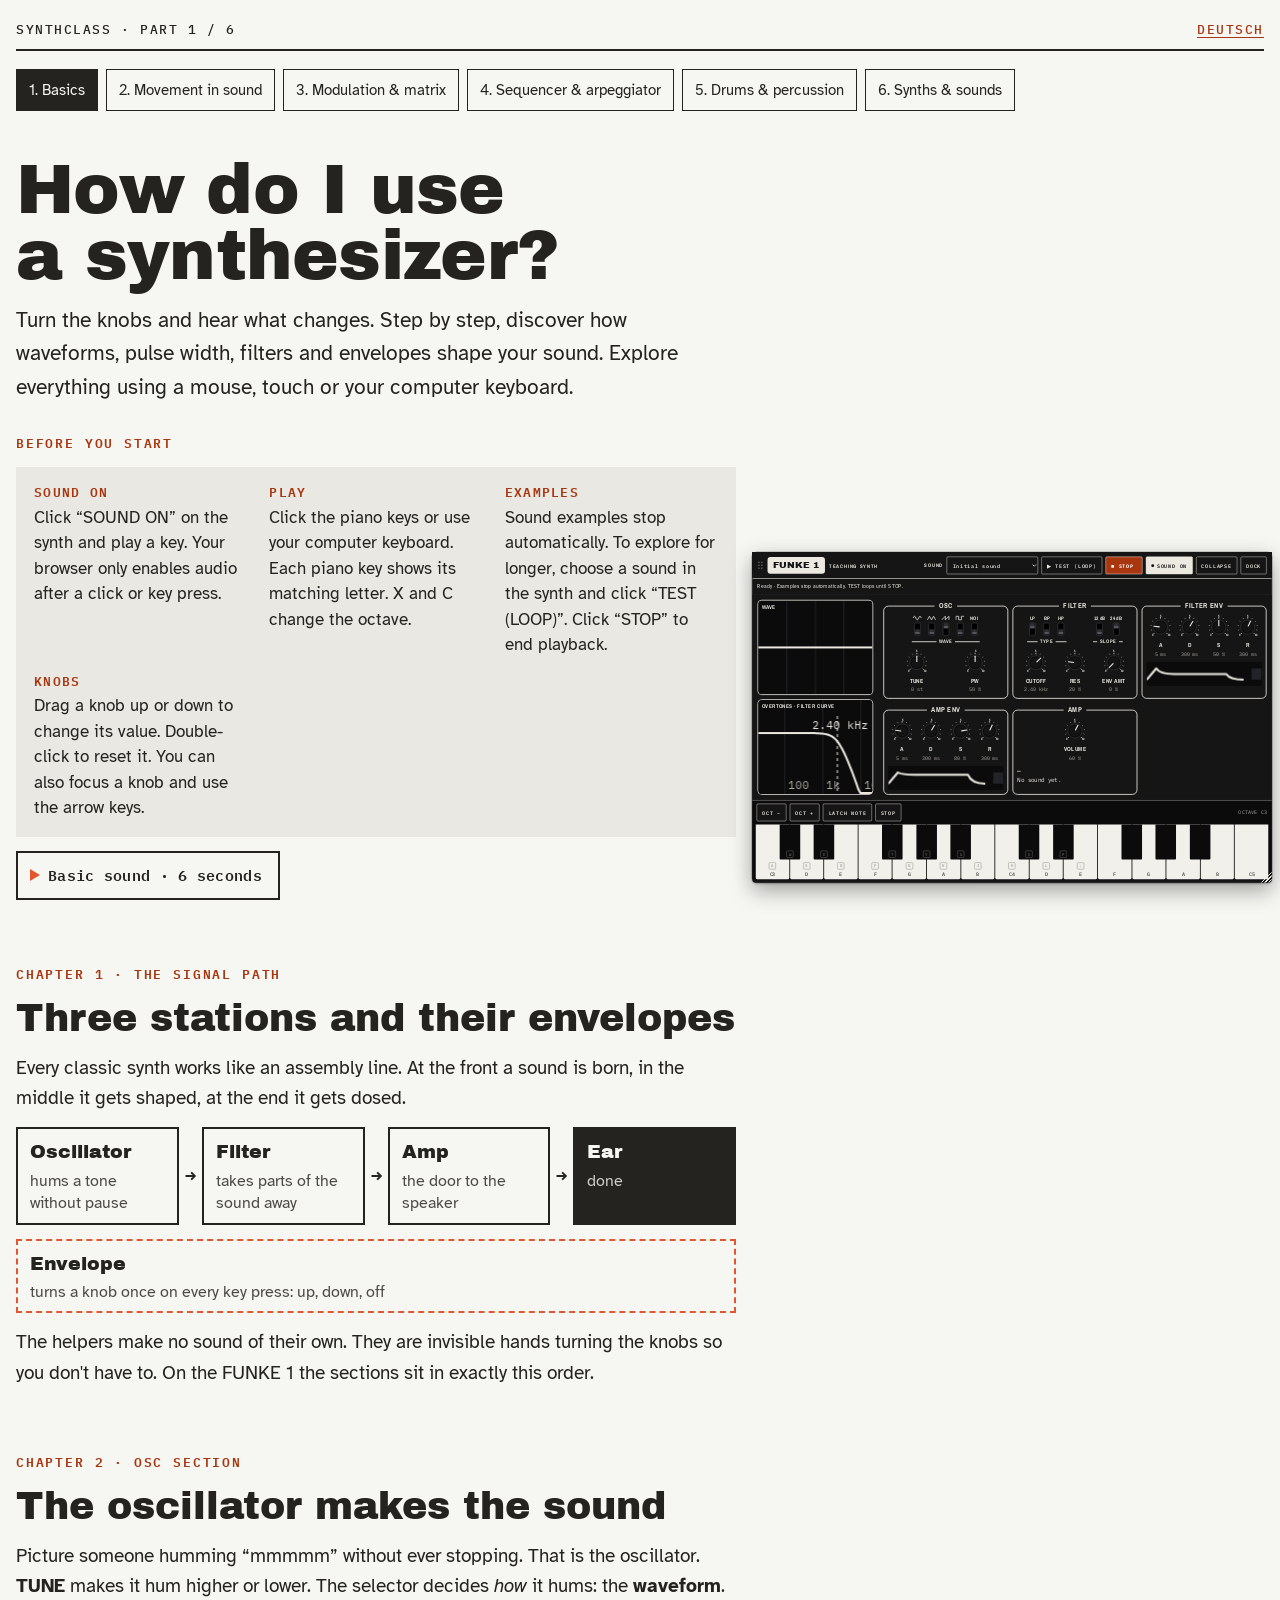
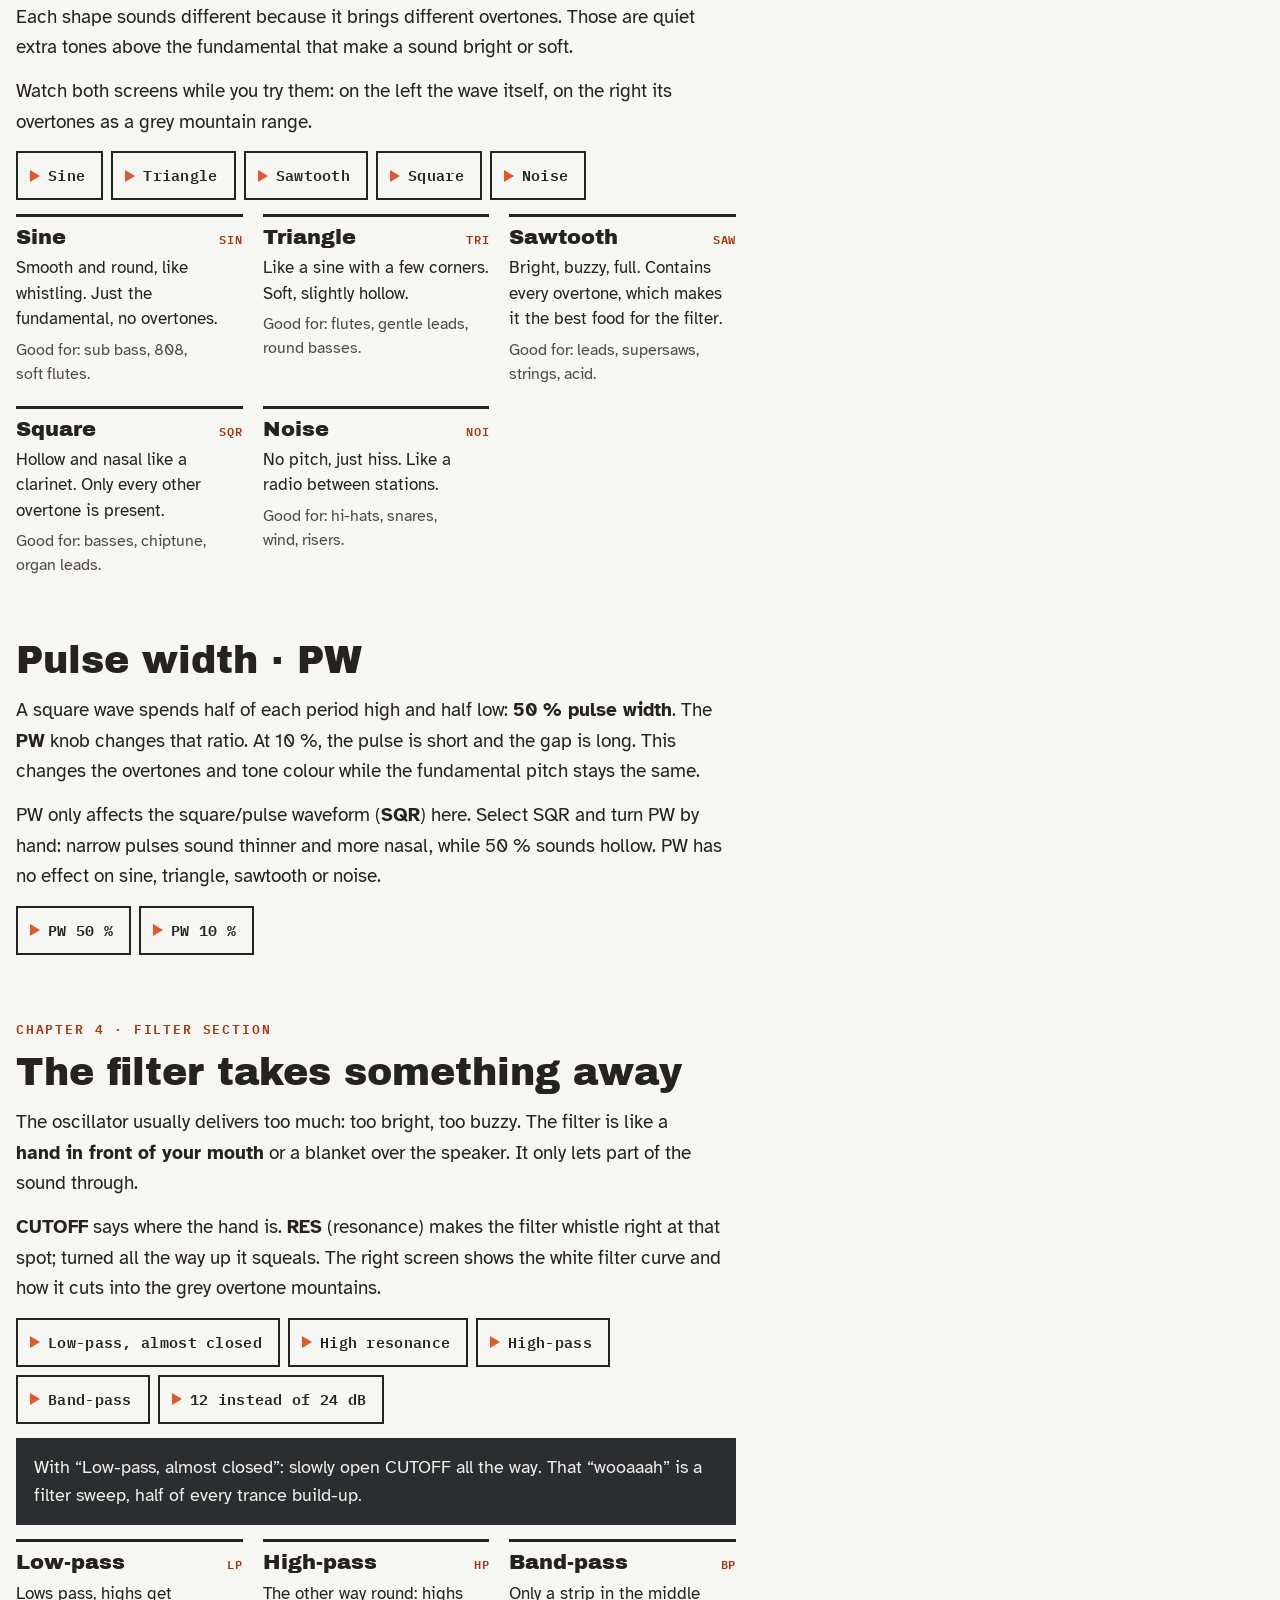
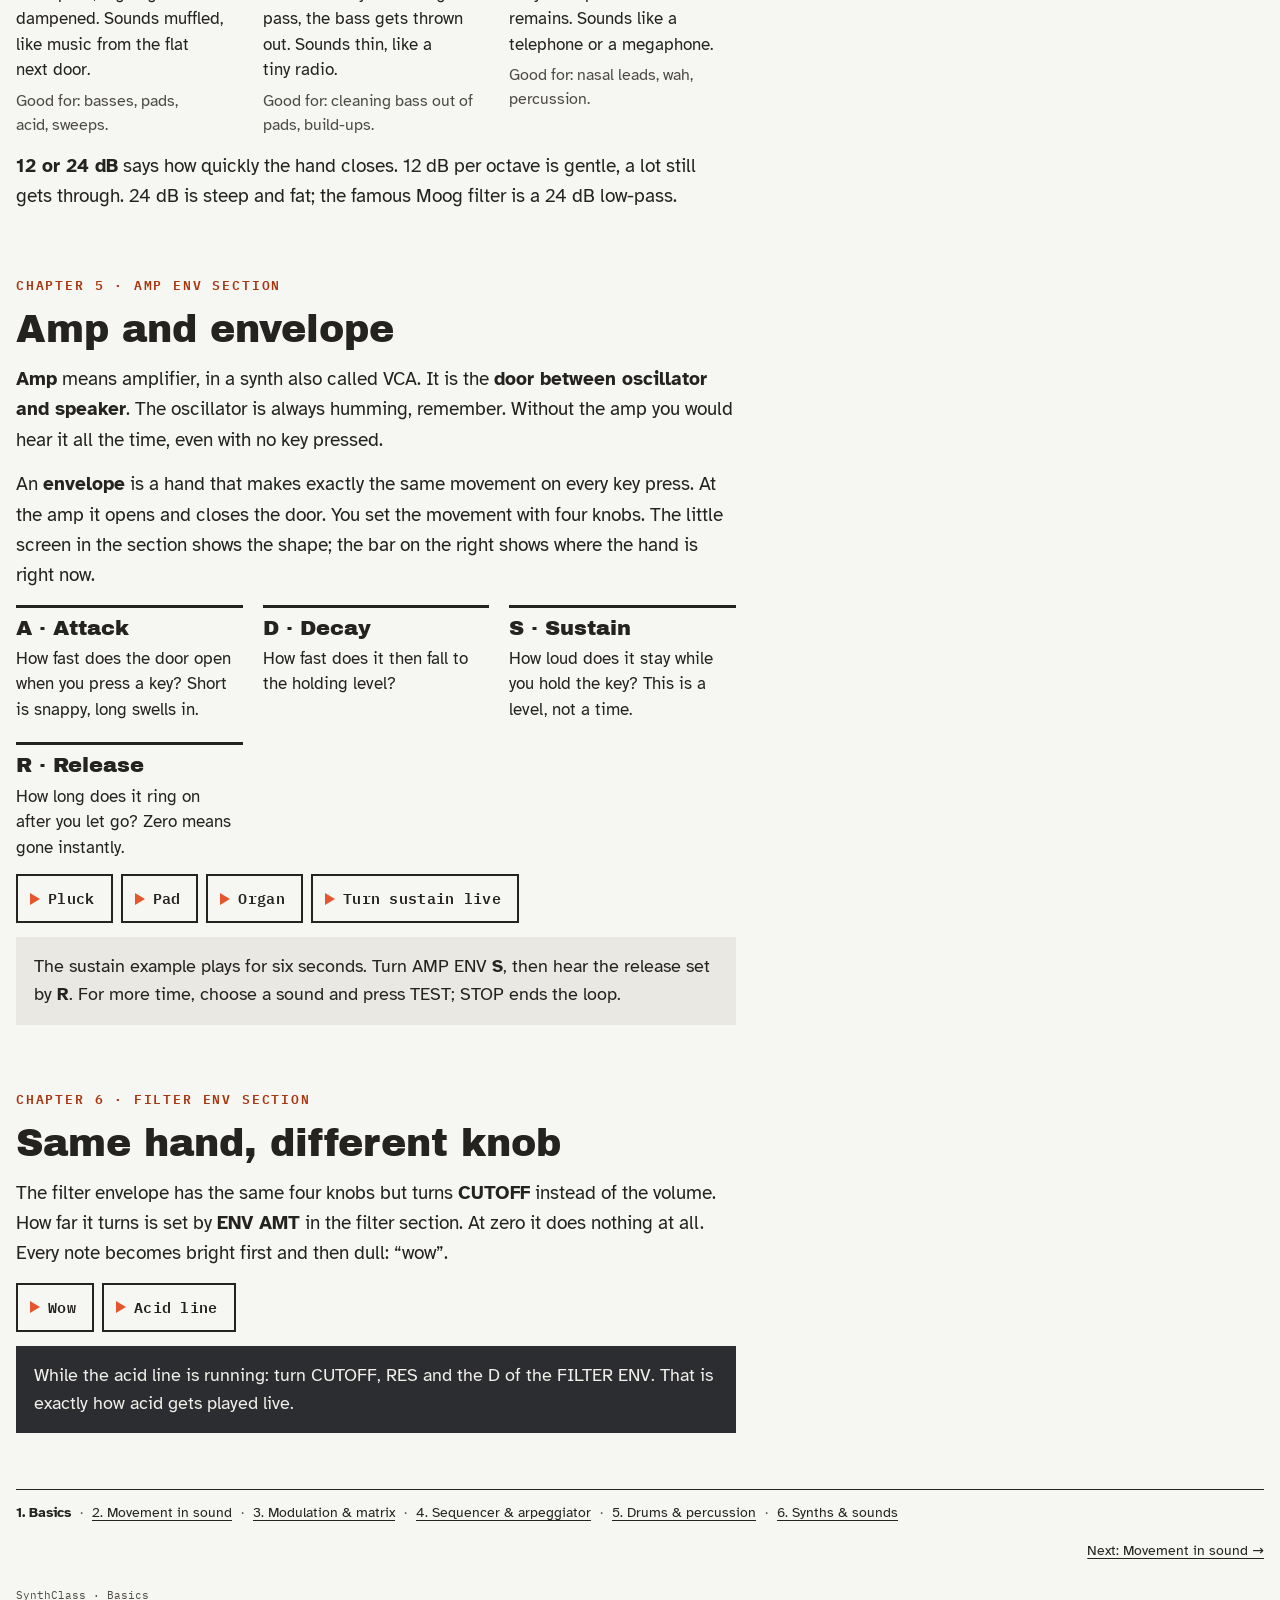
==== commit 08266650: "Add part 6: Synths & sounds Key, stab, pad, lead and bass, each built mainly through its amp and fil" ====
--- a/index.html
+++ b/index.html
@@ -256,7 +256,7 @@
 </head>
 <body data-course="1">
 <div class="page">
-  <div class="top"><div>SynthClass · Part 1 / 5</div><a href="de/index.html" hreflang="de">Deutsch</a></div><nav aria-label="Course pages" class="course-nav"><a href="index.html" aria-current="page">1. Basics</a><a href="advanced.html">2. Movement in sound</a><a href="modulation.html">3. Modulation & matrix</a><a href="sequencer.html">4. Sequencer & arpeggiator</a><a href="drums.html">5. Drums & percussion</a></nav><header class="hero"><h1>How do I use a synthesizer?</h1><p class="lead">Turn the knobs and hear what changes. Step by step, discover how waveforms, pulse width, filters and envelopes shape your sound. Explore everything using a mouse, touch or your computer keyboard.</p></header>
+  <div class="top"><div>SynthClass · Part 1 / 6</div><a href="de/index.html" hreflang="de">Deutsch</a></div><nav aria-label="Course pages" class="course-nav"><a href="index.html" aria-current="page">1. Basics</a><a href="advanced.html">2. Movement in sound</a><a href="modulation.html">3. Modulation & matrix</a><a href="sequencer.html">4. Sequencer & arpeggiator</a><a href="drums.html">5. Drums & percussion</a><a href="sounds.html">6. Synths & sounds</a></nav><header class="hero"><h1>How do I use a synthesizer?</h1><p class="lead">Turn the knobs and hear what changes. Step by step, discover how waveforms, pulse width, filters and envelopes shape your sound. Explore everything using a mouse, touch or your computer keyboard.</p></header>
 
   <div class="layout">
     <main class="text"><section class="chapter" id="start">
@@ -387,7 +387,7 @@
     </aside>
   </div>
 
-  <footer class="foot course-footer"><nav class="course-bottom" aria-label="Course navigation at the end of the page"><div class="course-bottom-links"><a href="index.html" aria-current="page">1. Basics</a> <span aria-hidden="true">·</span> <a href="advanced.html">2. Movement in sound</a> <span aria-hidden="true">·</span> <a href="modulation.html">3. Modulation & matrix</a> <span aria-hidden="true">·</span> <a href="sequencer.html">4. Sequencer & arpeggiator</a> <span aria-hidden="true">·</span> <a href="drums.html">5. Drums & percussion</a></div><div class="course-bottom-adjacent"><a rel="next" href="advanced.html">Next: Movement in sound →</a></div></nav><small>SynthClass · Basics</small></footer>
+  <footer class="foot course-footer"><nav class="course-bottom" aria-label="Course navigation at the end of the page"><div class="course-bottom-links"><a href="index.html" aria-current="page">1. Basics</a> <span aria-hidden="true">·</span> <a href="advanced.html">2. Movement in sound</a> <span aria-hidden="true">·</span> <a href="modulation.html">3. Modulation & matrix</a> <span aria-hidden="true">·</span> <a href="sequencer.html">4. Sequencer & arpeggiator</a> <span aria-hidden="true">·</span> <a href="drums.html">5. Drums & percussion</a> <span aria-hidden="true">·</span> <a href="sounds.html">6. Synths & sounds</a></div><div class="course-bottom-adjacent"><a rel="next" href="advanced.html">Next: Movement in sound →</a></div></nav><small>SynthClass · Basics</small></footer>
 </div>
 
 <div class="toast" id="toast" hidden><span id="toastText">Playing. The controls in the synth are marked.</span><button class="pbtn" id="toastGo">TO THE SYNTH</button></div>
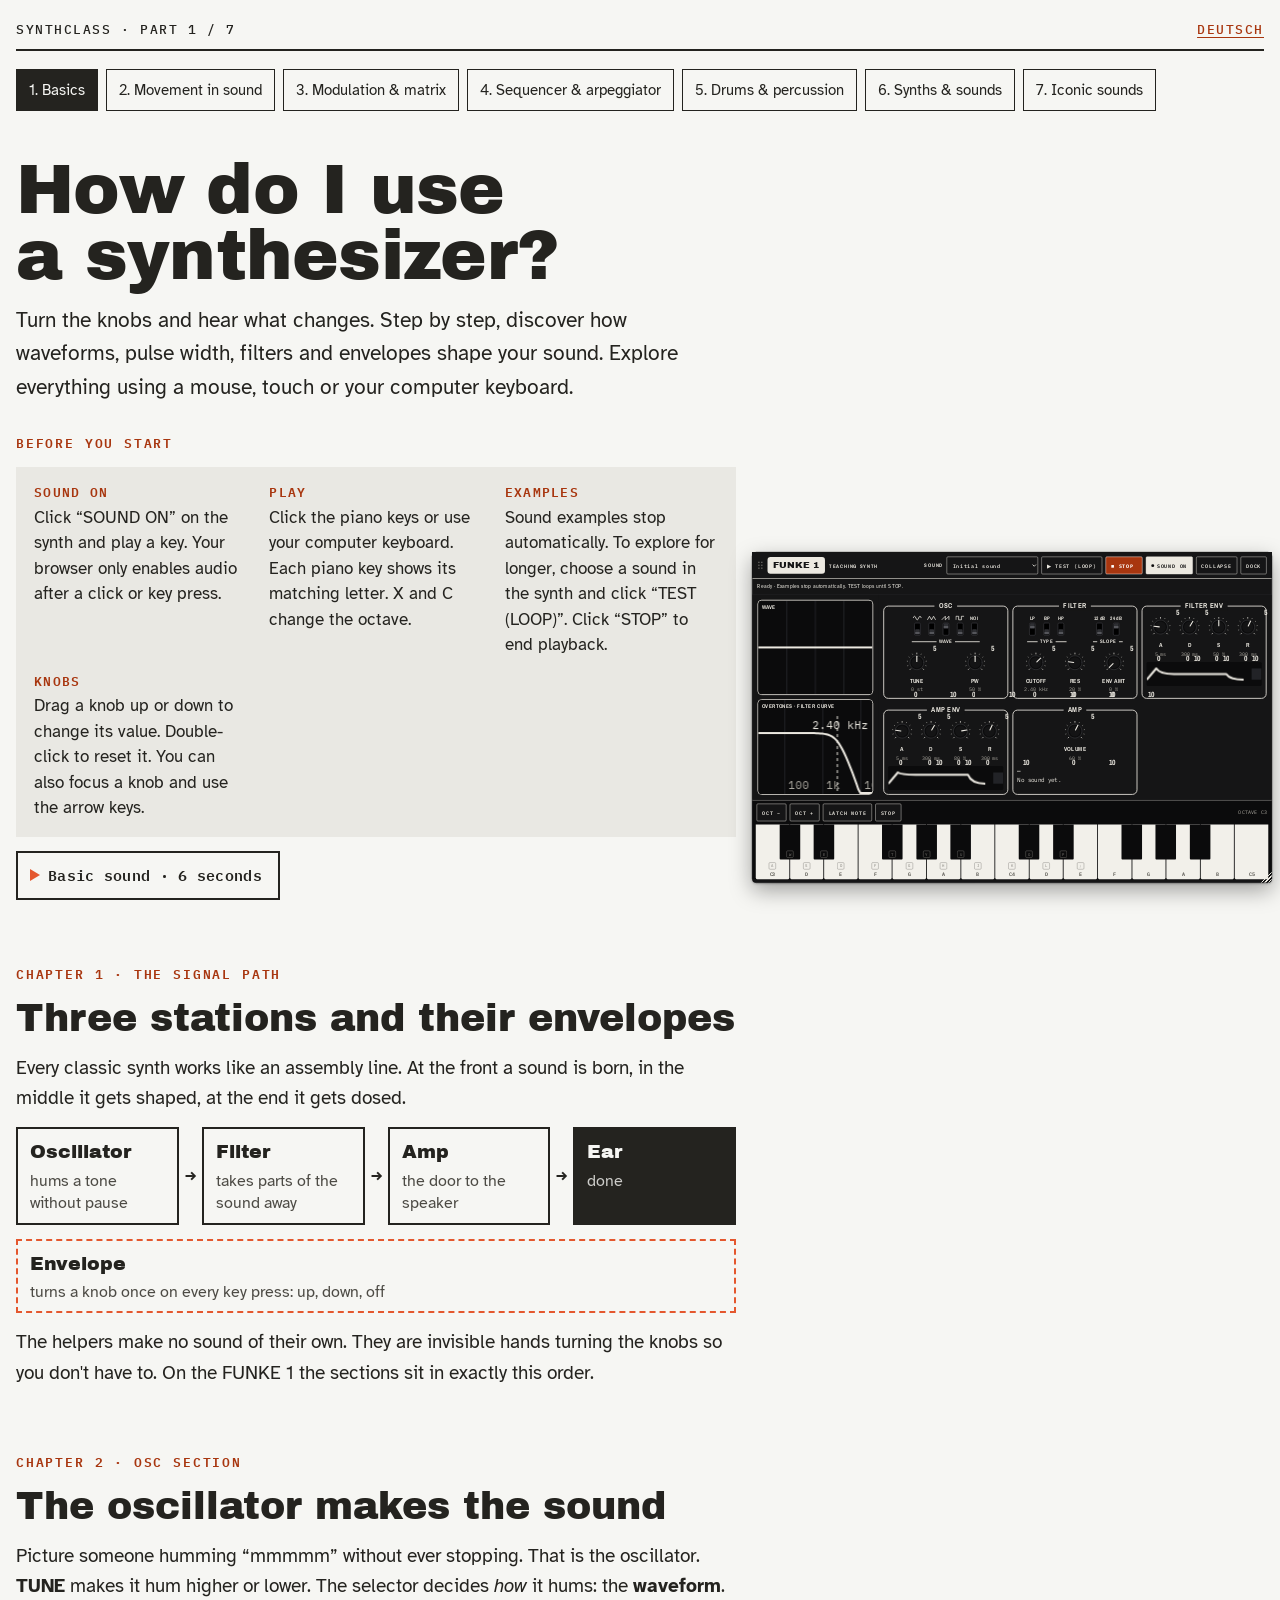
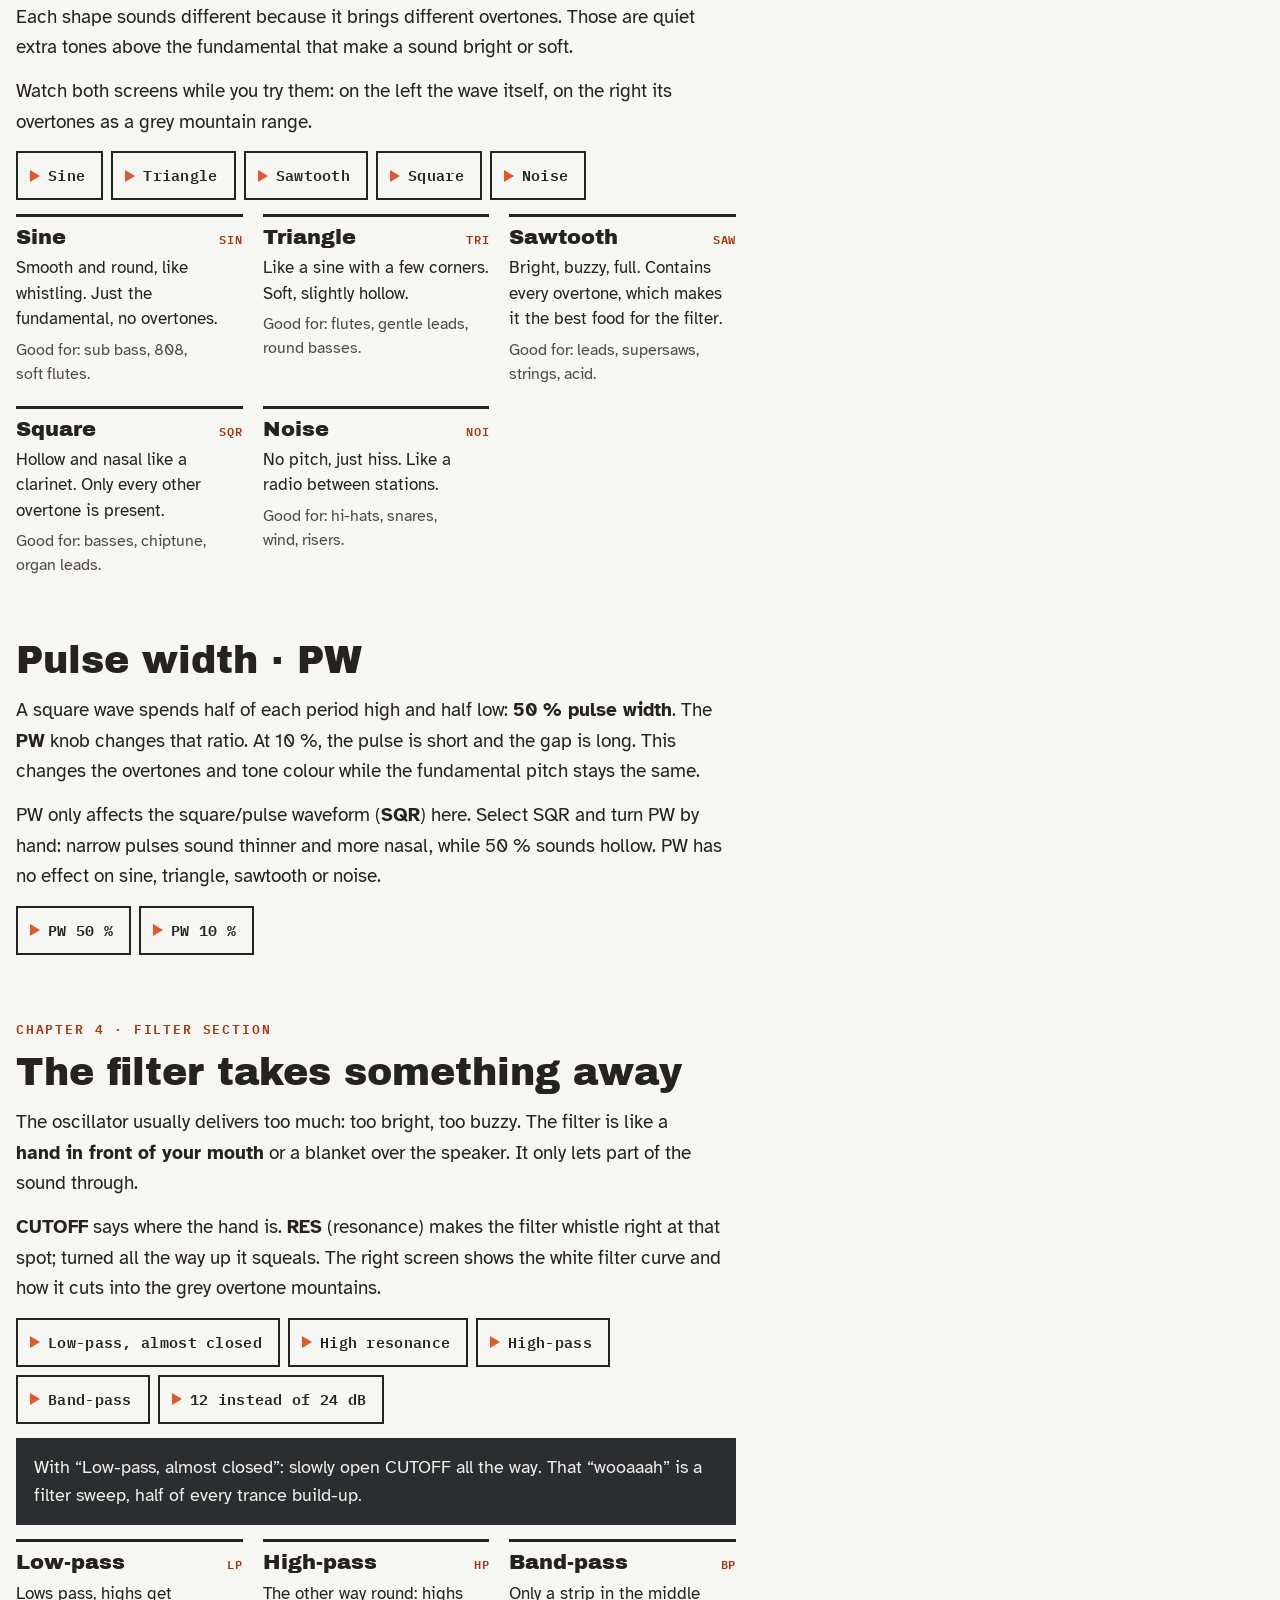
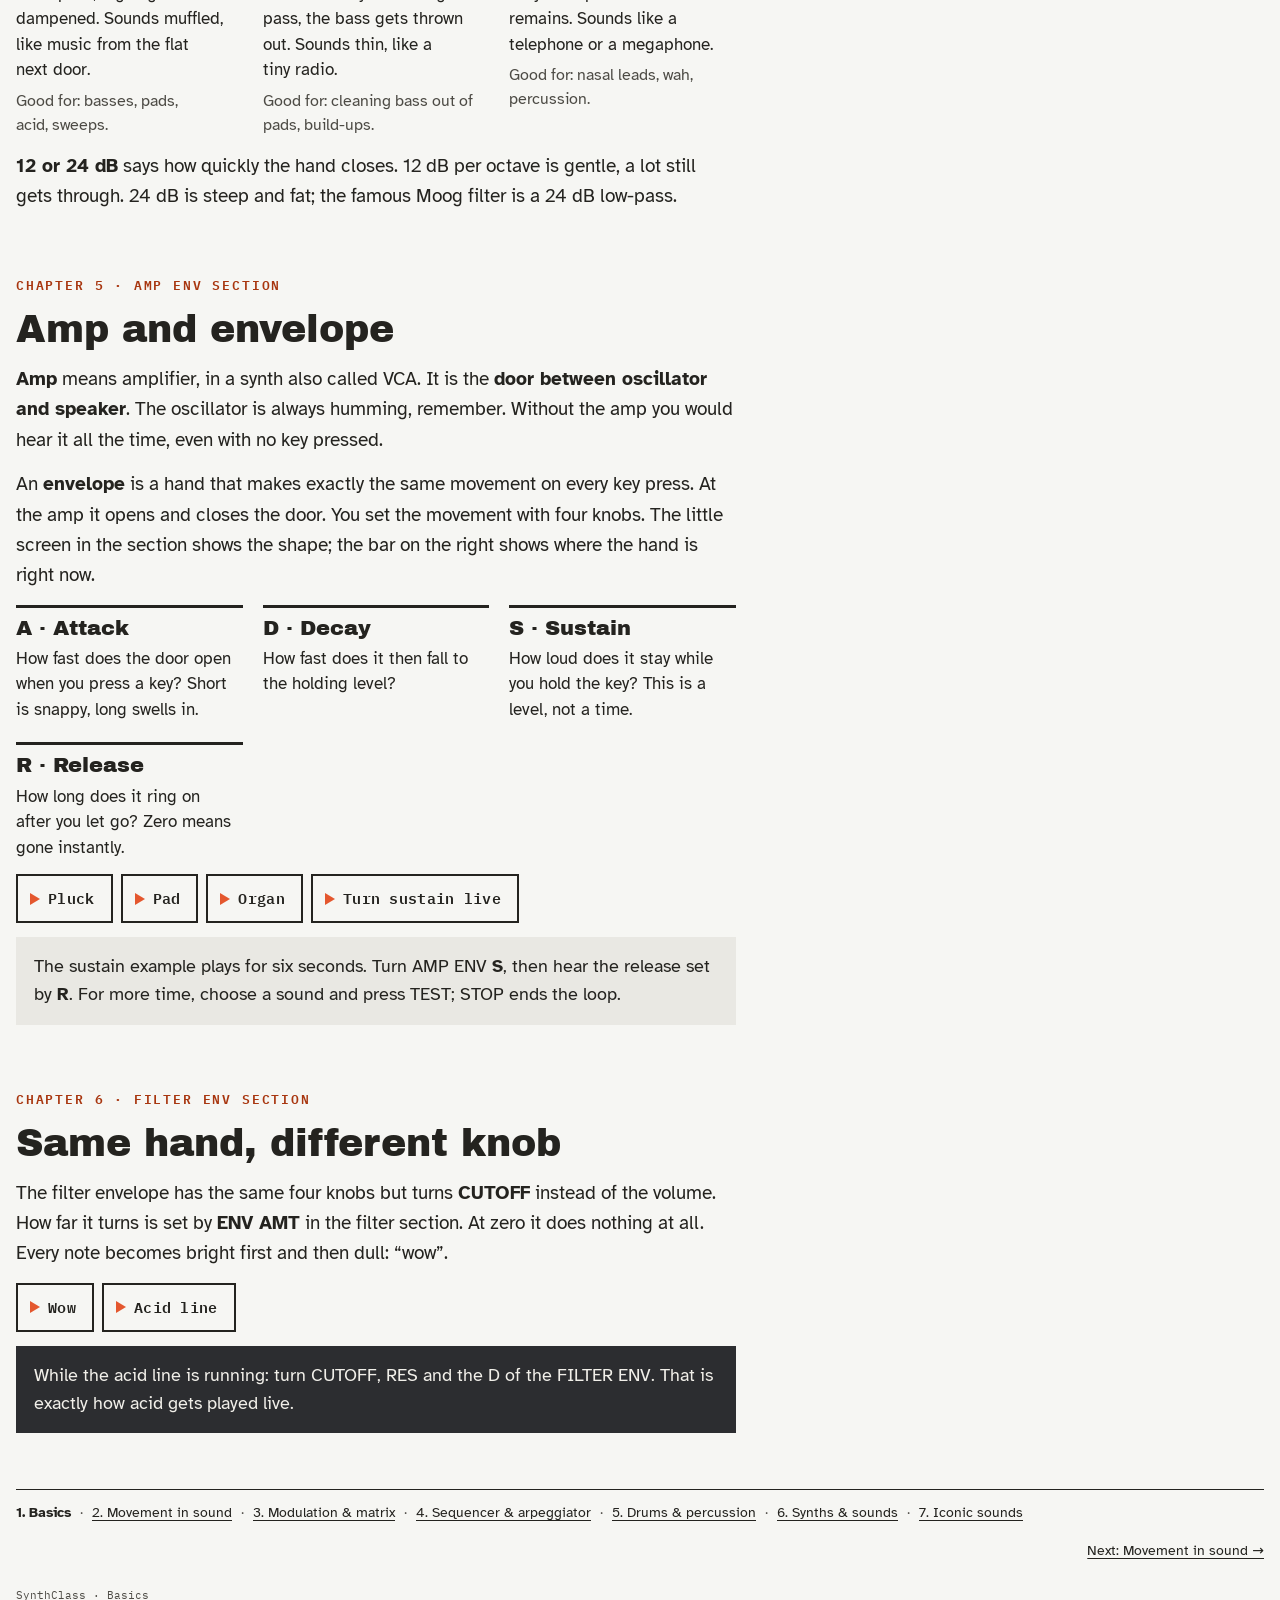
==== commit a0d866c5: "Add part 7: Iconic sounds Seven famous sounds rebuilt in the style of the originals: a Kraftwerk-sty" ====
--- a/index.html
+++ b/index.html
@@ -256,7 +256,7 @@
 </head>
 <body data-course="1">
 <div class="page">
-  <div class="top"><div>SynthClass · Part 1 / 6</div><a href="de/index.html" hreflang="de">Deutsch</a></div><nav aria-label="Course pages" class="course-nav"><a href="index.html" aria-current="page">1. Basics</a><a href="advanced.html">2. Movement in sound</a><a href="modulation.html">3. Modulation & matrix</a><a href="sequencer.html">4. Sequencer & arpeggiator</a><a href="drums.html">5. Drums & percussion</a><a href="sounds.html">6. Synths & sounds</a></nav><header class="hero"><h1>How do I use a synthesizer?</h1><p class="lead">Turn the knobs and hear what changes. Step by step, discover how waveforms, pulse width, filters and envelopes shape your sound. Explore everything using a mouse, touch or your computer keyboard.</p></header>
+  <div class="top"><div>SynthClass · Part 1 / 7</div><a href="de/index.html" hreflang="de">Deutsch</a></div><nav aria-label="Course pages" class="course-nav"><a href="index.html" aria-current="page">1. Basics</a><a href="advanced.html">2. Movement in sound</a><a href="modulation.html">3. Modulation & matrix</a><a href="sequencer.html">4. Sequencer & arpeggiator</a><a href="drums.html">5. Drums & percussion</a><a href="sounds.html">6. Synths & sounds</a><a href="iconic.html">7. Iconic sounds</a></nav><header class="hero"><h1>How do I use a synthesizer?</h1><p class="lead">Turn the knobs and hear what changes. Step by step, discover how waveforms, pulse width, filters and envelopes shape your sound. Explore everything using a mouse, touch or your computer keyboard.</p></header>
 
   <div class="layout">
     <main class="text"><section class="chapter" id="start">
@@ -387,7 +387,7 @@
     </aside>
   </div>
 
-  <footer class="foot course-footer"><nav class="course-bottom" aria-label="Course navigation at the end of the page"><div class="course-bottom-links"><a href="index.html" aria-current="page">1. Basics</a> <span aria-hidden="true">·</span> <a href="advanced.html">2. Movement in sound</a> <span aria-hidden="true">·</span> <a href="modulation.html">3. Modulation & matrix</a> <span aria-hidden="true">·</span> <a href="sequencer.html">4. Sequencer & arpeggiator</a> <span aria-hidden="true">·</span> <a href="drums.html">5. Drums & percussion</a> <span aria-hidden="true">·</span> <a href="sounds.html">6. Synths & sounds</a></div><div class="course-bottom-adjacent"><a rel="next" href="advanced.html">Next: Movement in sound →</a></div></nav><small>SynthClass · Basics</small></footer>
+  <footer class="foot course-footer"><nav class="course-bottom" aria-label="Course navigation at the end of the page"><div class="course-bottom-links"><a href="index.html" aria-current="page">1. Basics</a> <span aria-hidden="true">·</span> <a href="advanced.html">2. Movement in sound</a> <span aria-hidden="true">·</span> <a href="modulation.html">3. Modulation & matrix</a> <span aria-hidden="true">·</span> <a href="sequencer.html">4. Sequencer & arpeggiator</a> <span aria-hidden="true">·</span> <a href="drums.html">5. Drums & percussion</a> <span aria-hidden="true">·</span> <a href="sounds.html">6. Synths & sounds</a> <span aria-hidden="true">·</span> <a href="iconic.html">7. Iconic sounds</a></div><div class="course-bottom-adjacent"><a rel="next" href="advanced.html">Next: Movement in sound →</a></div></nav><small>SynthClass · Basics</small></footer>
 </div>
 
 <div class="toast" id="toast" hidden><span id="toastText">Playing. The controls in the synth are marked.</span><button class="pbtn" id="toastGo">TO THE SYNTH</button></div>
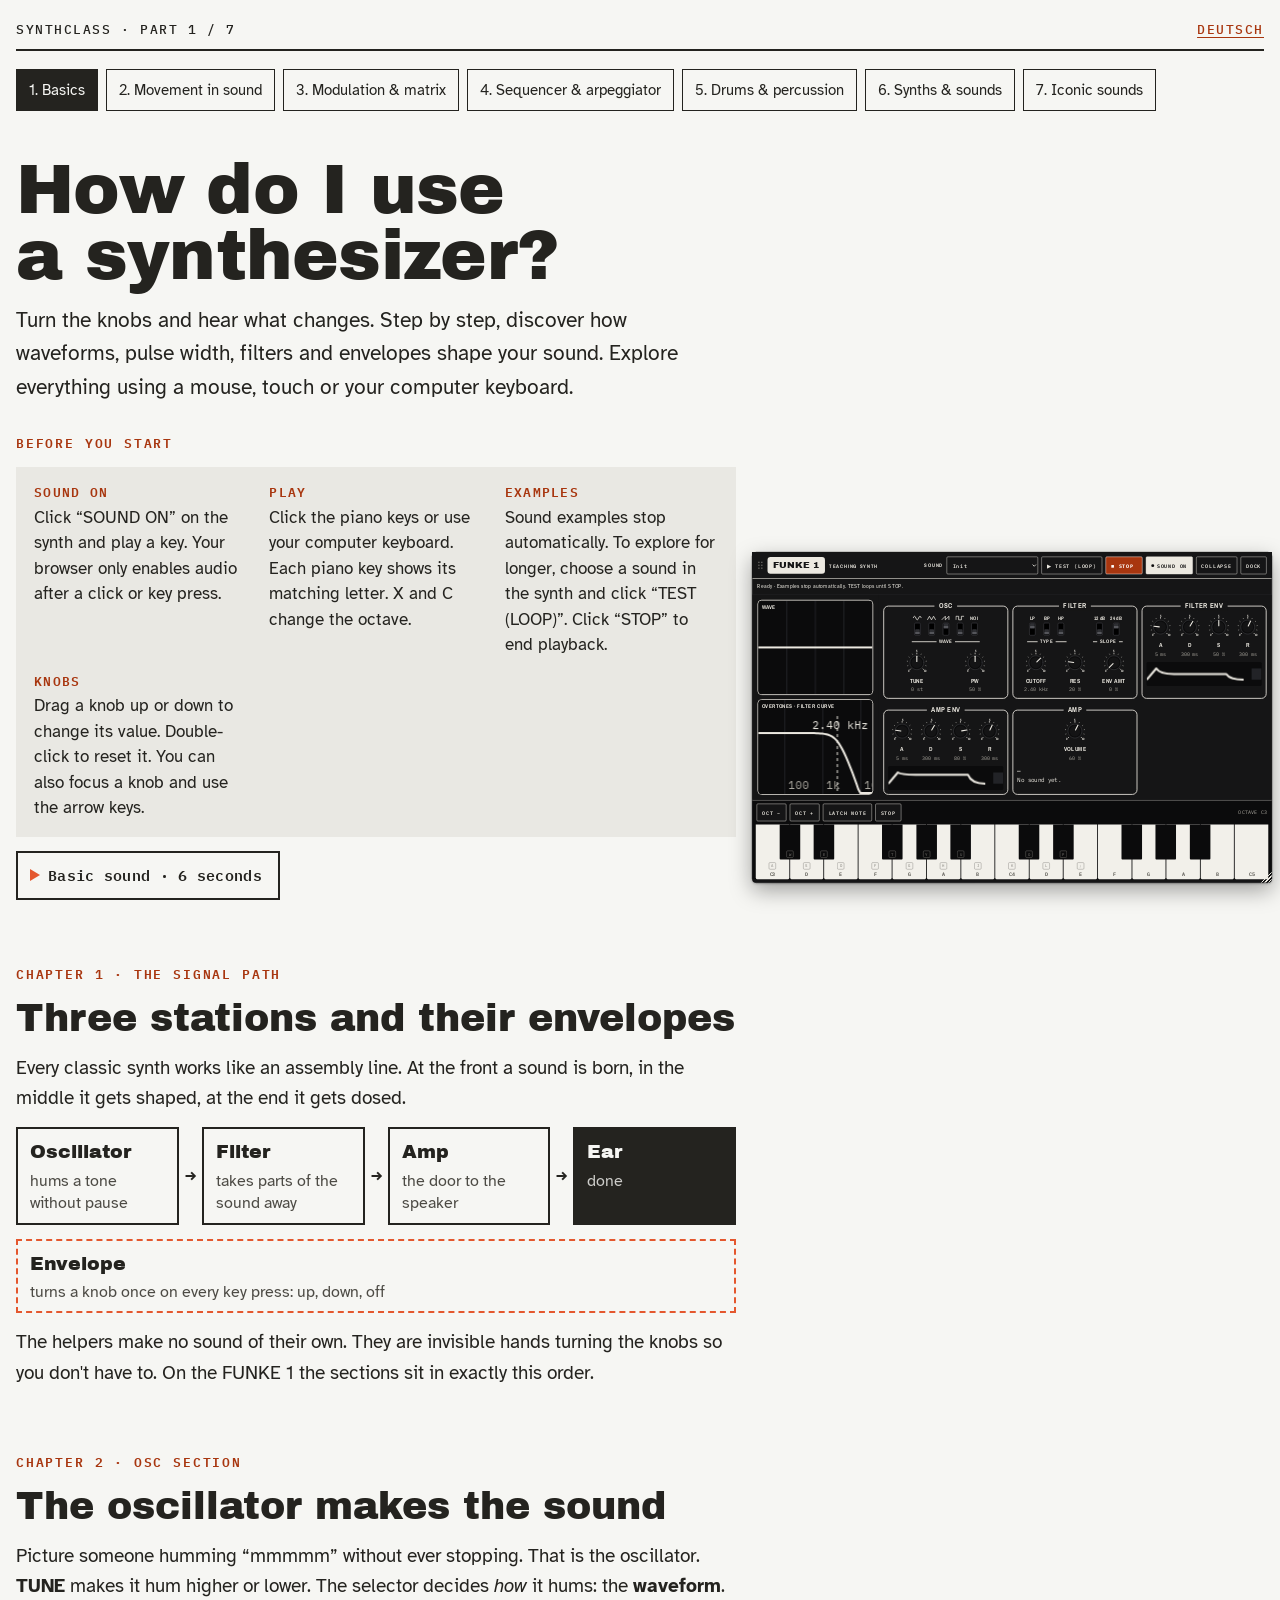
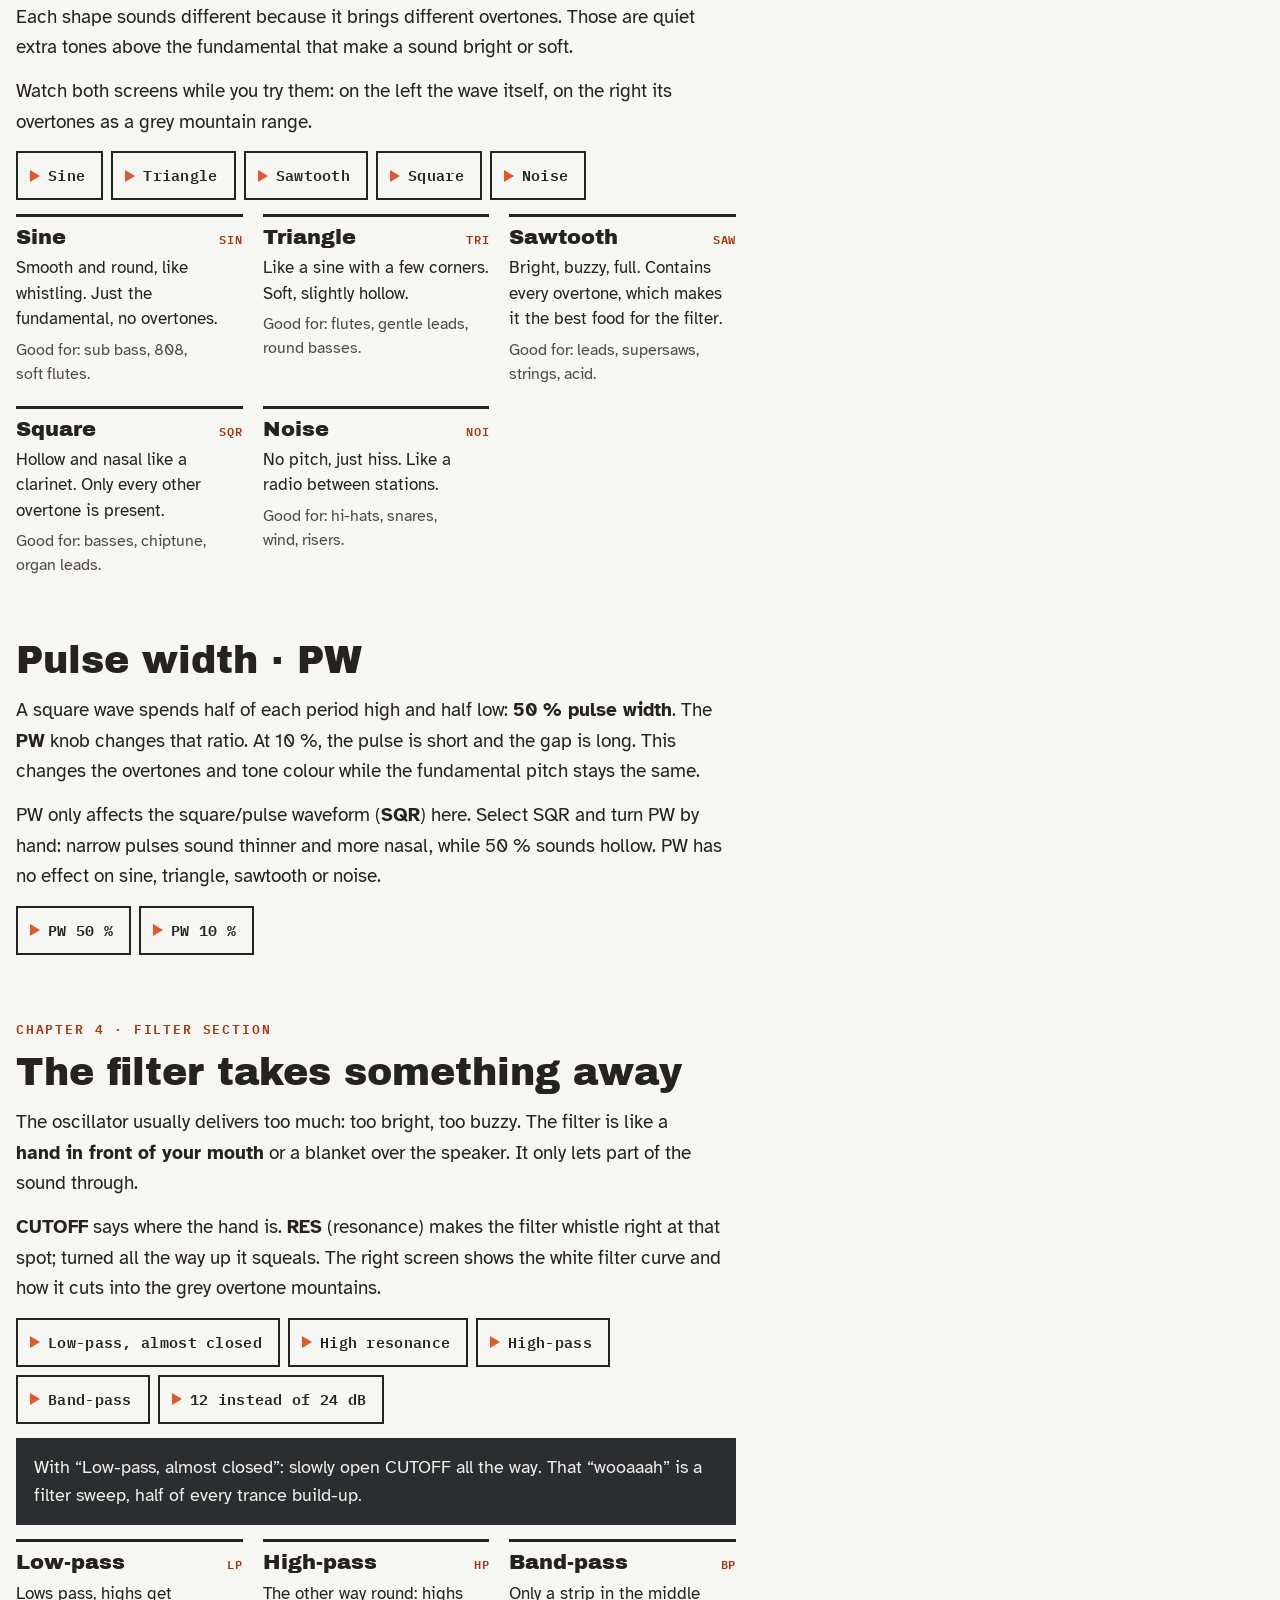
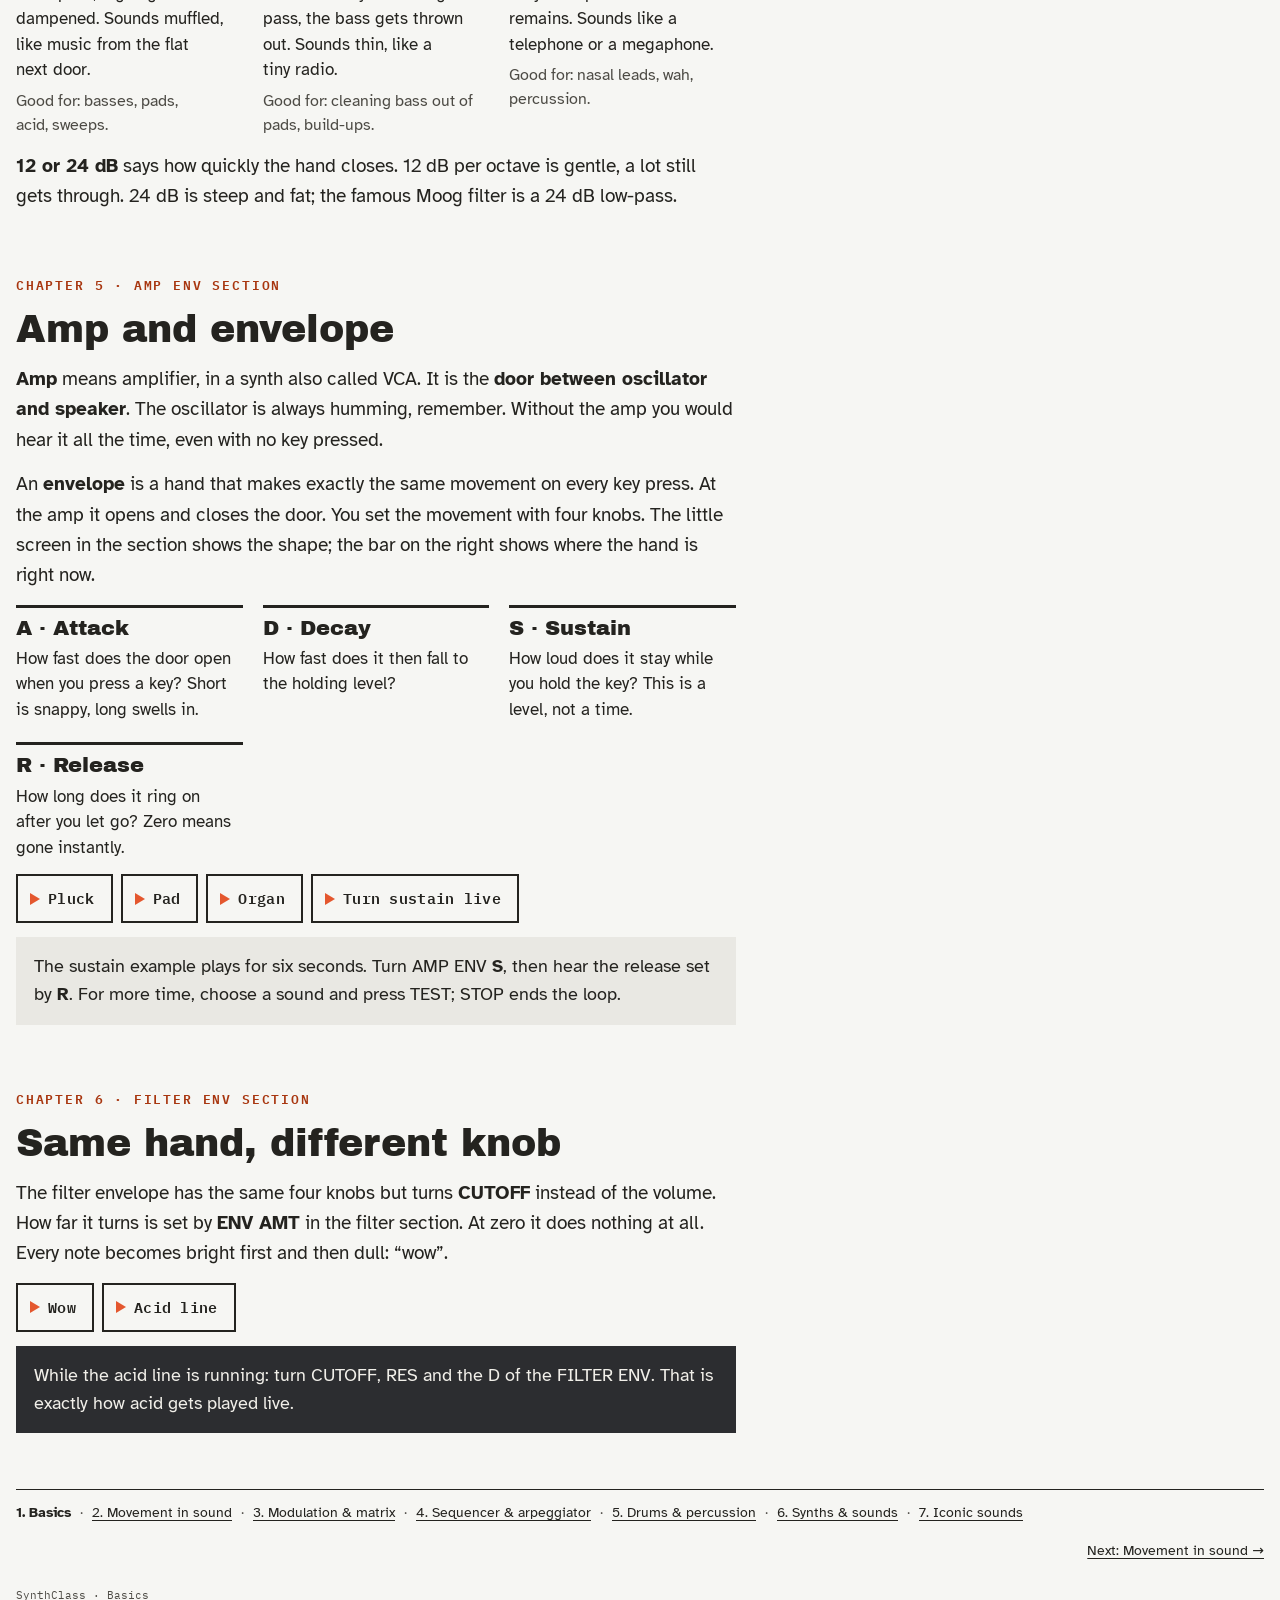
==== commit 0f87de81: "Add a dry Init patch to every synth; Juno-style chorus in part 7 Every SOUND menu now starts with In" ====
--- a/index.html
+++ b/index.html
@@ -359,7 +359,7 @@
           <div class="brand"><span class="grip" aria-hidden="true" title="Drag to move"></span><span class="n">FUNKE 1</span><span class="d">TEACHING SYNTH</span></div>
           <div class="ctrls">
             <label for="preset" class="brand"><span class="d">SOUND</span></label>
-            <select id="preset"><option value="init">Initial sound</option><option value="fe_acid">Acid line</option><option value="e_pad">Soft pad</option><option value="e_pluck">Pluck</option><option value="pw10">Pulse wave · PW 10 %</option></select>
+            <select id="preset"><option value="init">Init</option><option value="fe_acid">Acid line</option><option value="e_pad">Soft pad</option><option value="e_pluck">Pluck</option><option value="pw10">Pulse wave · PW 10 %</option></select>
             <button class="pbtn" id="previewTest" aria-pressed="false">▶ TEST (LOOP)</button><button class="pbtn preview-stop" id="previewStop">■ STOP</button><button class="pbtn power" id="power" aria-pressed="false"><span class="dot"></span><span id="powerLbl">SOUND ON</span></button>
             <button class="pbtn" id="minimize" aria-expanded="true" aria-controls="synth">COLLAPSE</button>
             <button class="pbtn" id="dock">DOCK</button>
@@ -439,7 +439,7 @@
 const P=Object.assign({},INIT);
 
 const LESSONS={
-  init:{p:{},hi:[],play:{hold:45}},
+  init:{"p":{"wave":"saw","tune":0,"cutoff":18000,"res":0,"envAmt":0,"fm":0,"lfoAmt":0,"aa":0.001,"ad":0.3,"as":1,"ar":0.03},"hi":[],"play":{"hold":45}},
   w_sin:{p:{wave:'sin',cutoff:18000,res:0},hi:['wave'],play:{hold:57}},
   w_tri:{p:{wave:'tri',cutoff:18000,res:0},hi:['wave'],play:{hold:57}},
   w_saw:{p:{wave:'saw',cutoff:18000,res:0},hi:['wave'],play:{hold:57}},
